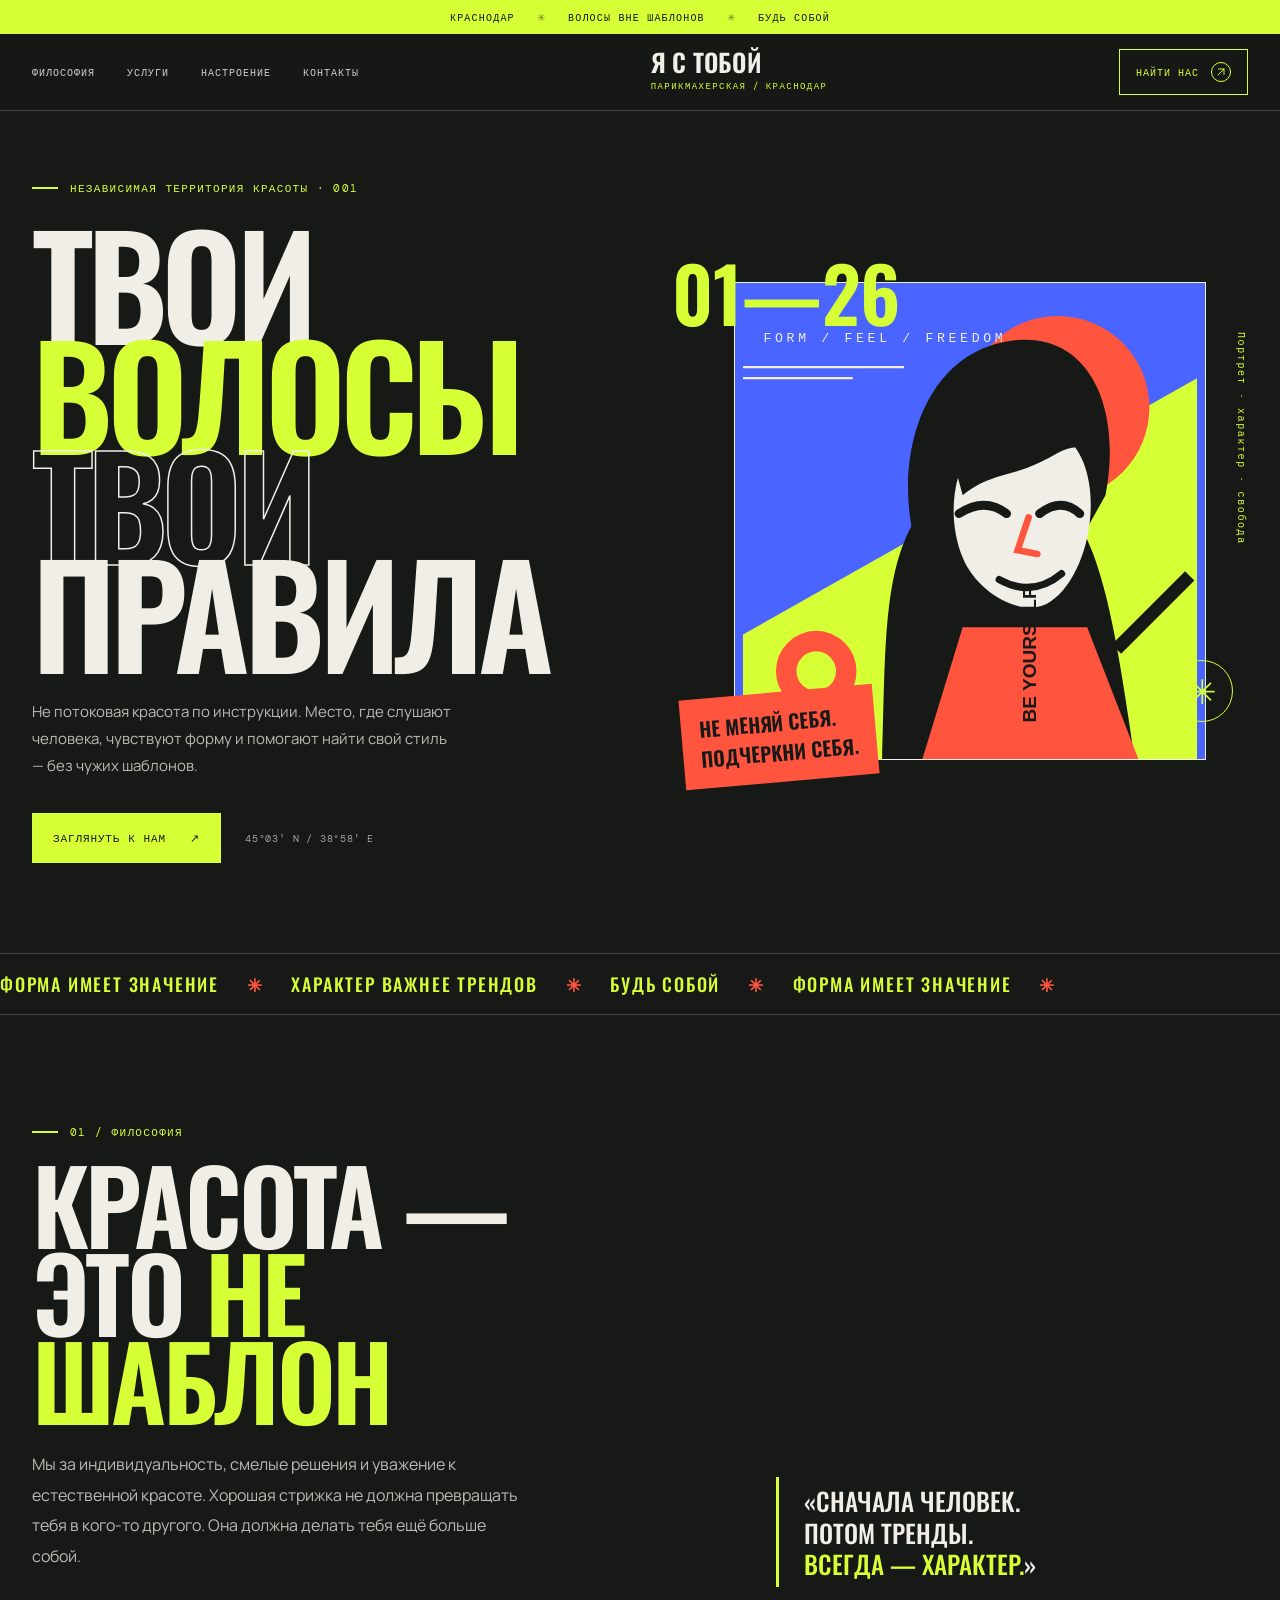
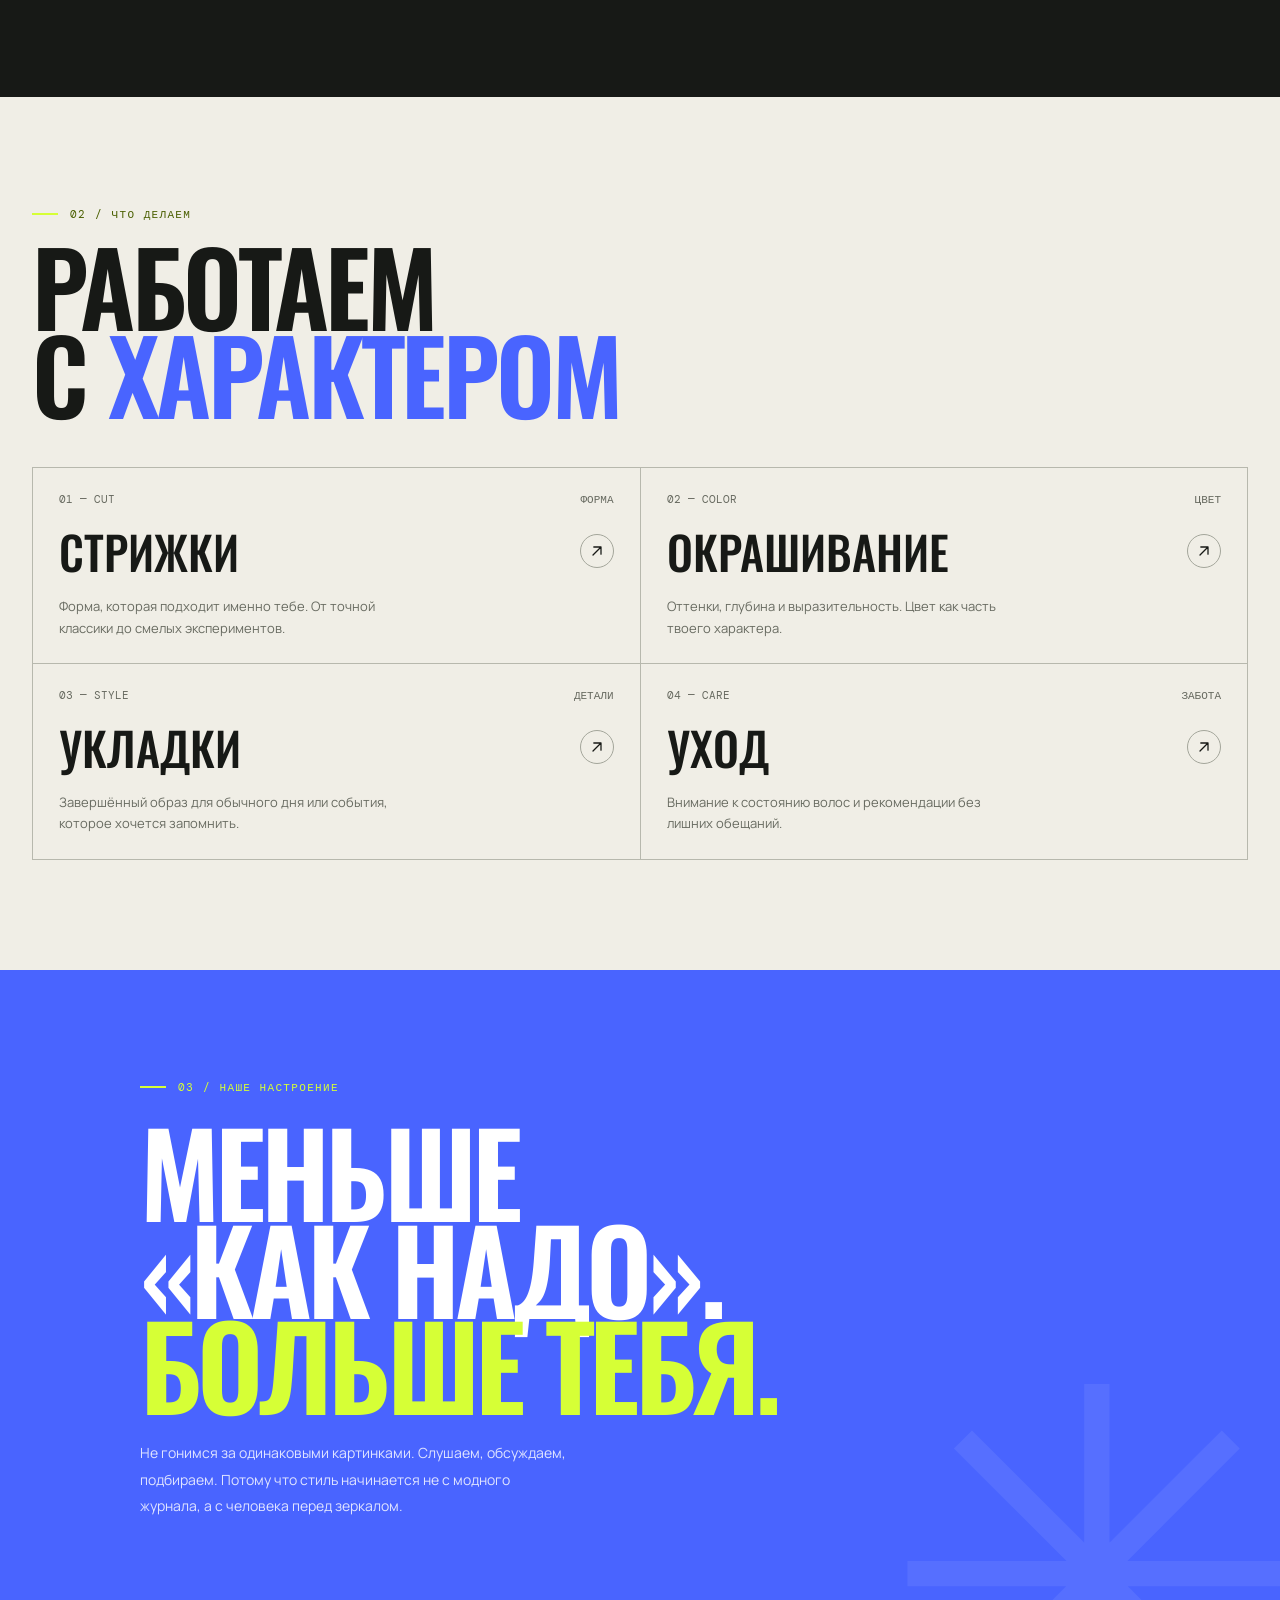
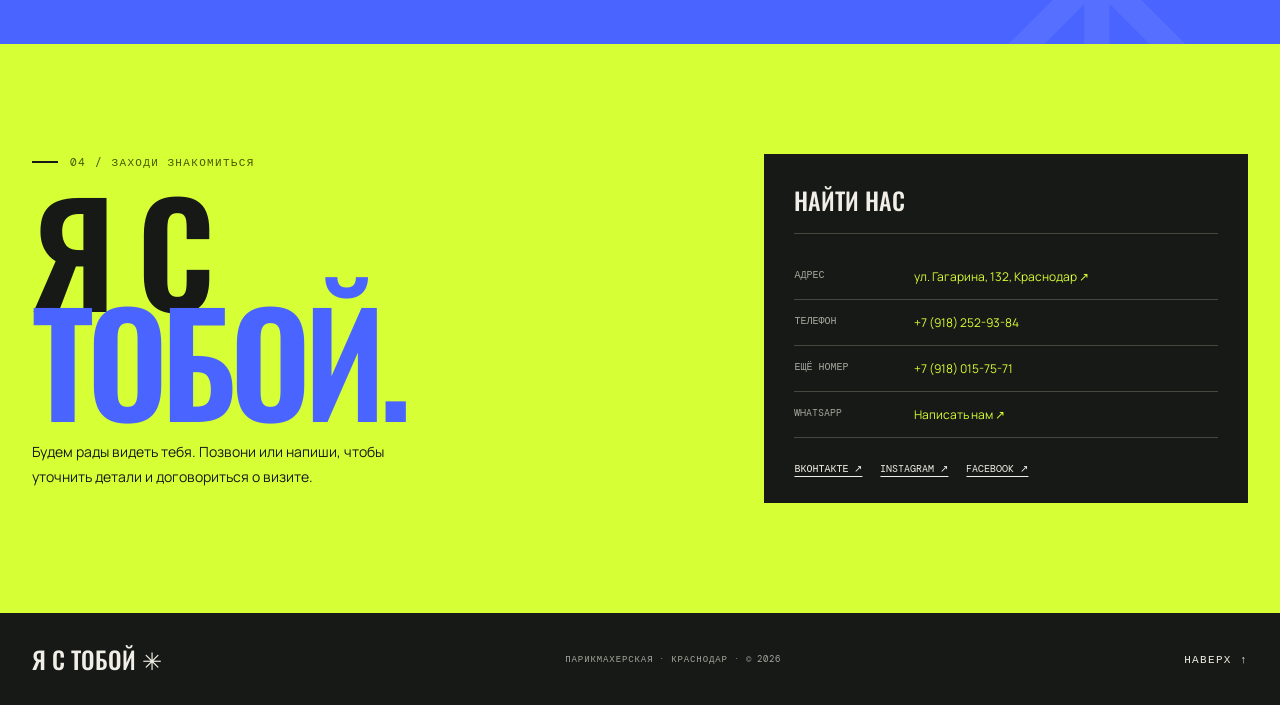
==== index.html @ aad61d64 "Use consistent geometric arrow icon in service cards" ====
<!doctype html>
<html lang="ru">
<head>
<meta charset="utf-8">
<meta name="viewport" content="width=device-width,initial-scale=1">
<meta name="theme-color" content="#171916">
<meta name="description" content="Я с Тобой — парикмахерская в Краснодаре. Стрижки, цвет и стиль с характером.">
<title>Я с Тобой — волосы вне шаблонов</title>
<link rel="preconnect" href="https://fonts.googleapis.com">
<link rel="preconnect" href="https://fonts.gstatic.com" crossorigin>
<link href="https://fonts.googleapis.com/css2?family=DM+Mono:wght@400;500&family=Manrope:wght@400;500;600;700;800&family=Oswald:wght@400;500;600;700&display=swap" rel="stylesheet">
<style>
:root{--night:#171916;--paper:#f0eee6;--lime:#d6ff36;--blue:#4964ff;--red:#ff543e;--muted:#a5a69c;--line:#44473e;--display:'Oswald',Impact,sans-serif;--body:'Manrope',Arial,sans-serif;--mono:'DM Mono',monospace}
*{box-sizing:border-box}html{scroll-behavior:smooth;scroll-padding-top:82px}body{margin:0;background:var(--night);color:var(--paper);font-family:var(--body);-webkit-font-smoothing:antialiased}a{color:inherit;text-decoration:none}button{font:inherit}img{display:block;width:100%;height:100%;object-fit:cover}::selection{background:var(--lime);color:var(--night)}.wrap{width:min(1320px,calc(100% - 64px));margin:auto}.mono,.eyebrow{font:11px var(--mono);letter-spacing:.12em;text-transform:uppercase}.topline{height:34px;background:var(--lime);color:var(--night);display:flex;align-items:center;justify-content:center;gap:22px;font:10px var(--mono);letter-spacing:.12em;text-transform:uppercase}.topline span{opacity:.55}header{position:sticky;top:0;z-index:20;background:rgba(23,25,22,.94);backdrop-filter:blur(14px);border-bottom:1px solid var(--line)}.nav{height:76px;display:flex;align-items:center;justify-content:space-between;gap:30px}.brand{font:600 25px/.82 var(--display);letter-spacing:.01em}.brand small{display:block;font:9px var(--mono);letter-spacing:.16em;margin-top:7px;color:var(--lime)}.navlinks{display:flex;gap:32px}.navlinks a{font:10px var(--mono);letter-spacing:.1em;text-transform:uppercase;color:#d0d0c8}.navlinks a:hover{color:var(--lime)}.nav-button{display:inline-flex;align-items:center;justify-content:center;gap:12px;border:1px solid var(--lime);padding:12px 16px;color:var(--lime);font:10px var(--mono);text-transform:uppercase;letter-spacing:.1em;white-space:nowrap}.nav-button i{display:grid;place-items:center;flex:0 0 20px;width:20px;height:20px;padding:0;border:1px solid currentColor;border-radius:50%}.nav-button i svg{display:block;width:12px;height:12px;overflow:visible}.nav-button:hover{background:var(--lime);color:var(--night)}.menu{display:none;background:none;color:var(--paper);border:1px solid var(--line);padding:10px 12px;font:10px var(--mono);text-transform:uppercase;align-items:center;justify-content:space-between;gap:9px;white-space:nowrap}.menu i{font:normal 14px/1 var(--body);display:grid;place-items:center;flex:0 0 19px;width:19px;height:19px;padding:0;line-height:1;text-align:center;border:1px solid var(--lime);border-radius:50%;color:var(--lime)}
.hero{min-height:690px;display:grid;grid-template-columns:1fr 1fr;align-items:center;gap:5vw;padding:70px 0 90px;position:relative}.hero-copy{position:relative;z-index:2}.eyebrow{color:var(--lime);display:flex;align-items:center;gap:12px}.eyebrow:before{content:'';width:26px;height:2px;background:var(--lime)}h1,h2,h3,p{margin-top:0}.hero h1{font:600 clamp(84px,11vw,154px)/.78 var(--display);text-transform:uppercase;letter-spacing:-.045em;margin:32px 0}.hero h1 span{display:block;color:var(--lime)}.hero h1 .outline{color:transparent;-webkit-text-stroke:1.5px var(--paper)}.hero-lead{font-size:15px;line-height:1.8;color:#b9bbb1;max-width:420px}.hero-actions{display:flex;align-items:center;gap:24px;margin-top:34px;flex-wrap:wrap}.button{display:inline-flex;align-items:center;gap:24px;background:var(--lime);color:var(--night);padding:17px 20px;font:500 11px var(--mono);text-transform:uppercase;letter-spacing:.08em;border:1px solid var(--lime);transition:.2s}.button:hover{background:transparent;color:var(--lime)}.coordinates{font:10px var(--mono);color:var(--muted);letter-spacing:.08em}
.visual{height:520px;position:relative;display:grid;place-items:center}.visual-frame{position:absolute;inset:20px 42px 22px 62px;background:var(--blue);overflow:hidden;border:1px solid var(--paper)}.visual-frame svg{width:100%;height:100%;display:block}.visual-index{position:absolute;top:0;left:0;font:600 76px/.8 var(--display);color:var(--lime);z-index:2}.visual-tag{position:absolute;right:0;top:70px;writing-mode:vertical-rl;font:10px var(--mono);letter-spacing:.16em;color:var(--lime)}.visual-stamp{position:absolute;bottom:0;left:10px;background:var(--red);color:var(--night);padding:15px 18px;font:600 20px var(--display);text-transform:uppercase;transform:rotate(-5deg)}.visual-cross{position:absolute;right:15px;bottom:60px;width:62px;height:62px;border:1px solid var(--lime);border-radius:50%;display:grid;place-items:center;color:var(--lime);font-size:34px}
.marquee{border-block:1px solid var(--line);overflow:hidden;white-space:nowrap;padding:17px 0;color:var(--lime);font:500 18px var(--display);letter-spacing:.1em;text-transform:uppercase}.marquee b{color:var(--red);padding:0 22px}
section{padding:110px 0}.section-kicker{color:var(--lime)}.section-title{font:600 clamp(56px,8vw,104px)/.86 var(--display);letter-spacing:-.035em;text-transform:uppercase;margin:20px 0 26px}.section-title span{color:var(--lime)}.intro-grid{display:grid;grid-template-columns:1fr .8fr;gap:12vw;align-items:end}.intro-copy{font-size:16px;line-height:1.9;color:#b9bbb1;max-width:500px}.manifesto-card{border-left:3px solid var(--lime);padding:8px 0 8px 25px;font:500 25px/1.25 var(--display);text-transform:uppercase}.manifesto-card span{color:var(--lime)}
.services{background:var(--paper);color:var(--night)}.services .section-kicker{color:#4a5f00}.services .section-title span{color:var(--blue)}.service-grid{display:grid;grid-template-columns:repeat(2,1fr);border-top:1px solid #b7b8ad;border-left:1px solid #b7b8ad;margin-top:50px}.service{min-height:190px;padding:24px 26px;border-right:1px solid #b7b8ad;border-bottom:1px solid #b7b8ad;display:flex;flex-direction:column;justify-content:space-between;gap:22px;transition:.2s}.service:hover{background:var(--lime)}.service-top{display:flex;justify-content:space-between;font:11px var(--mono);color:#66695f}.service-heading{display:flex;align-items:center;justify-content:space-between;gap:14px}.service h3{font:500 clamp(32px,3.6vw,46px)/1 var(--display);text-transform:uppercase;margin:0}.service p{color:#686b61;font-size:13px;line-height:1.65;max-width:340px;margin:0}.service-arrow{flex:0 0 34px;width:34px;height:34px;border:1px solid #a4a69b;border-radius:50%;display:grid;place-items:center;padding:0;transition:.2s}.service-arrow svg{display:block;width:16px;height:16px;overflow:visible}.service:hover .service-arrow{background:var(--night);border-color:var(--night);color:var(--lime)}
.statement{background:var(--blue);color:white;position:relative;overflow:hidden}.statement:after{content:'✳';position:absolute;right:-35px;bottom:-180px;font-size:520px;line-height:1;color:rgba(255,255,255,.07)}.statement-inner{position:relative;z-index:1;max-width:1000px}.statement .eyebrow{color:var(--lime)}.statement h2{font:600 clamp(60px,9vw,120px)/.84 var(--display);text-transform:uppercase;letter-spacing:-.04em;margin:28px 0}.statement h2 span{color:var(--lime)}.statement p{font-size:14px;line-height:1.9;max-width:430px;color:#e0e4ff}
.contact{background:var(--lime);color:var(--night)}.contact .eyebrow{color:#485700}.contact .eyebrow:before{background:var(--night)}.contact-grid{display:grid;grid-template-columns:1fr .8fr;gap:10vw;align-items:end}.contact h2{font:600 clamp(72px,11vw,145px)/.78 var(--display);text-transform:uppercase;letter-spacing:-.05em;margin:25px 0}.contact h2 span{color:var(--blue)}.contact-note{max-width:360px;font-size:14px;line-height:1.8}.contact-card{background:var(--night);color:var(--paper);padding:28px 30px}.contact-card h3{font:500 24px var(--display);text-transform:uppercase;margin-bottom:20px;padding-bottom:15px;border-bottom:1px solid var(--line)}.contact-row{display:grid;grid-template-columns:110px 1fr;gap:10px;padding:14px 0;border-bottom:1px solid var(--line);font-size:12px}.contact-row:last-child{border:0}.contact-row span:first-child{color:var(--muted);font:10px var(--mono);text-transform:uppercase}.contact-row a{color:var(--lime);overflow-wrap:anywhere}.socials{display:flex;gap:18px;flex-wrap:wrap;margin-top:24px;font:10px var(--mono);text-transform:uppercase}.socials a{text-decoration:underline;text-underline-offset:4px}
footer{padding:28px 0;background:var(--night)}.foot{display:flex;justify-content:space-between;gap:20px;align-items:center}.foot strong{font:500 24px var(--display)}.foot small{font:9px var(--mono);color:var(--muted);letter-spacing:.1em;text-transform:uppercase}
@media(max-width:800px){.hero{min-height:0;gap:25px}.visual{height:430px}.navlinks{gap:16px}.intro-grid,.contact-grid{gap:6vw}}
@media(max-width:600px){.wrap{width:calc(100% - 36px)}.topline{gap:9px;font-size:8px}.nav{height:66px}.menu{display:inline-flex}.navlinks{display:none;position:absolute;top:66px;left:0;right:0;background:var(--night);padding:24px;flex-direction:column;border-bottom:1px solid var(--line)}.navlinks.open{display:flex}.nav-button{padding:8px 10px;font-size:8px;gap:7px}.nav-button i{width:20px;height:20px}.nav-button i svg{width:12px;height:12px}.menu{width:96px;min-width:96px;padding:8px 10px;font-size:9px;gap:8px;justify-content:space-between}.menu i{flex-basis:18px;width:18px;height:18px;font-size:13px}.brand{font-size:22px}.hero{display:flex;flex-direction:column;align-items:stretch;padding:55px 0 70px;gap:35px}.hero h1{font-size:clamp(82px,19vw,116px)}.hero-lead{font-size:14px}.visual{height:360px}.visual-frame{inset:20px 25px 20px 45px}.visual-index{font-size:58px}.visual-stamp{font-size:16px}.visual-cross{width:48px;height:48px;right:0}.hero-actions{gap:17px}.button{padding:15px}.section-title{font-size:64px}section{padding:78px 0}.intro-grid,.contact-grid{grid-template-columns:1fr;gap:28px}.intro-copy{font-size:14px}.manifesto-card{font-size:22px}.service-grid{grid-template-columns:1fr;margin-top:34px}.service{min-height:0;padding:20px 19px;gap:15px}.service-heading{gap:10px}.service-arrow{flex-basis:30px;width:30px;height:30px;font-size:15px}.service h3{font-size:38px}.statement h2{font-size:clamp(60px,14vw,88px)}.contact h2{font-size:clamp(76px,18vw,112px)}.contact-card{padding:22px 18px}.contact-row{grid-template-columns:90px 1fr;font-size:11px}.foot{flex-direction:column;text-align:center;line-height:1.8}}
@media(prefers-reduced-motion:reduce){html{scroll-behavior:auto}*,*:before,*:after{transition:none!important}}
</style>
</head>
<body>
<div class="topline">Краснодар <span>✳</span> волосы вне шаблонов <span>✳</span> будь собой</div>
<header><div class="wrap nav">
<button class="menu" id="menu" aria-expanded="false" aria-controls="navlinks"><span id="menu-label">Меню</span><i id="menu-icon" aria-hidden="true">+</i></button>
<nav class="navlinks" id="navlinks"><a href="#about">Философия</a><a href="#services">Услуги</a><a href="#manifesto">Настроение</a><a href="#contacts">Контакты</a></nav>
<a class="brand" href="#top">Я С ТОБОЙ<small>ПАРИКМАХЕРСКАЯ / КРАСНОДАР</small></a>
<a class="nav-button" href="#contacts"><span>Найти нас</span><i aria-hidden="true"><svg viewBox="0 0 20 20" focusable="false"><path d="M5 15 15 5M6 5h9v9" fill="none" stroke="currentColor" stroke-width="1.6" stroke-linecap="round" stroke-linejoin="round"/></svg></i></a>
</div></header>
<main id="top">
<div class="wrap hero">
<div class="hero-copy"><div class="eyebrow">Независимая территория красоты · 001</div>
<h1>ТВОИ <span>ВОЛОСЫ</span><span class="outline">ТВОИ</span>ПРАВИЛА</h1>
<p class="hero-lead">Не потоковая красота по инструкции. Место, где слушают человека, чувствуют форму и помогают найти свой стиль — без чужих шаблонов.</p>
<div class="hero-actions"><a class="button" href="#contacts">Заглянуть к нам <span>↗</span></a><span class="coordinates">45°03′ N / 38°58′ E</span></div></div>
<div class="visual" aria-label="Авторская графическая иллюстрация в стиле современного авангардного плаката">
<div class="visual-index">01—26</div><div class="visual-frame">
<svg viewBox="0 0 620 650" role="img" aria-label="Абстрактный портрет в ярком графическом стиле" xmlns="http://www.w3.org/2000/svg">
<rect width="620" height="650" fill="#4964ff"/>
<path d="M0 480L620 130V650H0Z" fill="#d6ff36"/>
<circle cx="430" cy="170" r="125" fill="#ff543e"/>
<path d="M190 650C195 500 190 390 240 315C275 260 370 245 435 300C490 348 510 480 535 650Z" fill="#171916"/>
<path d="M235 355C205 240 245 100 360 80C465 60 520 160 495 290L450 370L270 420Z" fill="#171916"/>
<path d="M310 225C335 175 435 170 465 245C490 310 465 405 420 435C385 460 320 425 300 375C280 325 285 270 310 225Z" fill="#f0eee6"/>
<path d="M285 235C320 145 440 150 485 235C450 210 430 235 405 245C365 265 335 260 300 290Z" fill="#171916"/>
<path d="M295 315Q330 292 360 315" stroke="#171916" stroke-width="12" fill="none" stroke-linecap="round"/>
<path d="M405 315Q435 292 460 315" stroke="#171916" stroke-width="12" fill="none" stroke-linecap="round"/>
<path d="M390 320L375 365L402 370" stroke="#ff543e" stroke-width="9" fill="none" stroke-linecap="round"/>
<path d="M350 405Q395 430 435 397" stroke="#171916" stroke-width="10" fill="none" stroke-linecap="round"/>
<path d="M245 650L300 470L470 470L540 650Z" fill="#ff543e"/>
<path d="M0 115H220" stroke="#f0eee6" stroke-width="3"/><path d="M0 130H150" stroke="#f0eee6" stroke-width="3"/>
<path d="M510 500L610 400" stroke="#171916" stroke-width="18"/>
<circle cx="100" cy="530" r="55" fill="#ff543e"/><circle cx="100" cy="530" r="27" fill="#d6ff36"/>
<text x="28" y="80" fill="#f0eee6" font-family="monospace" font-size="18" letter-spacing="5">FORM / FEEL / FREEDOM</text>
<text x="400" y="600" fill="#171916" font-family="sans-serif" font-weight="900" font-size="26" transform="rotate(-90 400 600)">BE YOURSELF</text>
</svg></div><div class="visual-tag">Портрет · характер · свобода</div><div class="visual-stamp">Не меняй себя.<br>Подчеркни себя.</div><div class="visual-cross">✳</div></div>
</div>
<div class="marquee">Форма имеет значение <b>✳</b> характер важнее трендов <b>✳</b> будь собой <b>✳</b> форма имеет значение <b>✳</b></div>
<section id="about"><div class="wrap intro-grid"><div><div class="eyebrow section-kicker">01 / Философия</div><h2 class="section-title">Красота —<br>это <span>не шаблон</span></h2><p class="intro-copy">Мы за индивидуальность, смелые решения и уважение к естественной красоте. Хорошая стрижка не должна превращать тебя в кого-то другого. Она должна делать тебя ещё больше собой.</p></div><div class="manifesto-card">«Сначала человек.<br>Потом тренды.<br><span>Всегда — характер.</span>»</div></div></section>
<section class="services" id="services"><div class="wrap"><div class="eyebrow section-kicker">02 / Что делаем</div><h2 class="section-title">Работаем<br>с <span>характером</span></h2><div class="service-grid">
<article class="service"><div class="service-top"><span>01 — CUT</span><span>ФОРМА</span></div><div class="service-heading"><h3>Стрижки</h3><span class="service-arrow" aria-hidden="true"><svg viewBox="0 0 20 20" focusable="false"><path d="M5 15 15 5M6 5h9v9" fill="none" stroke="currentColor" stroke-width="1.6" stroke-linecap="round" stroke-linejoin="round"/></svg></span></div><p>Форма, которая подходит именно тебе. От точной классики до смелых экспериментов.</p></article>
<article class="service"><div class="service-top"><span>02 — COLOR</span><span>ЦВЕТ</span></div><div class="service-heading"><h3>Окрашивание</h3><span class="service-arrow" aria-hidden="true"><svg viewBox="0 0 20 20" focusable="false"><path d="M5 15 15 5M6 5h9v9" fill="none" stroke="currentColor" stroke-width="1.6" stroke-linecap="round" stroke-linejoin="round"/></svg></span></div><p>Оттенки, глубина и выразительность. Цвет как часть твоего характера.</p></article>
<article class="service"><div class="service-top"><span>03 — STYLE</span><span>ДЕТАЛИ</span></div><div class="service-heading"><h3>Укладки</h3><span class="service-arrow" aria-hidden="true"><svg viewBox="0 0 20 20" focusable="false"><path d="M5 15 15 5M6 5h9v9" fill="none" stroke="currentColor" stroke-width="1.6" stroke-linecap="round" stroke-linejoin="round"/></svg></span></div><p>Завершённый образ для обычного дня или события, которое хочется запомнить.</p></article>
<article class="service"><div class="service-top"><span>04 — CARE</span><span>ЗАБОТА</span></div><div class="service-heading"><h3>Уход</h3><span class="service-arrow" aria-hidden="true"><svg viewBox="0 0 20 20" focusable="false"><path d="M5 15 15 5M6 5h9v9" fill="none" stroke="currentColor" stroke-width="1.6" stroke-linecap="round" stroke-linejoin="round"/></svg></span></div><p>Внимание к состоянию волос и рекомендации без лишних обещаний.</p></article>
</div></div></section>
<section class="statement" id="manifesto"><div class="wrap statement-inner"><div class="eyebrow">03 / Наше настроение</div><h2>Меньше<br>«как надо».<br><span>Больше тебя.</span></h2><p>Не гонимся за одинаковыми картинками. Слушаем, обсуждаем, подбираем. Потому что стиль начинается не с модного журнала, а с человека перед зеркалом.</p></div></section>
<section class="contact" id="contacts"><div class="wrap contact-grid"><div><div class="eyebrow">04 / Заходи знакомиться</div><h2>Я с<br><span>тобой.</span></h2><p class="contact-note">Будем рады видеть тебя. Позвони или напиши, чтобы уточнить детали и договориться о визите.</p></div><div><div class="contact-card"><h3>Найти нас</h3>
<div class="contact-row"><span>Адрес</span><a href="https://www.google.com/maps/search/?api=1&query=45.0536065%2C38.9505459" target="_blank" rel="noopener">ул. Гагарина, 132, Краснодар ↗</a></div>
<div class="contact-row"><span>Телефон</span><a href="tel:+79182529384">+7 (918) 252-93-84</a></div>
<div class="contact-row"><span>Ещё номер</span><a href="tel:+79180157571">+7 (918) 015-75-71</a></div>
<div class="contact-row"><span>WhatsApp</span><a href="https://wa.me/79182529384" target="_blank" rel="noopener">Написать нам ↗</a></div>
<div class="socials"><a href="https://vk.com/elli_sol" target="_blank" rel="noopener">ВКонтакте ↗</a><a href="https://www.instagram.com/slli_soll/" target="_blank" rel="noopener">Instagram ↗</a><a href="https://www.facebook.com/elina.khoshabova" target="_blank" rel="noopener">Facebook ↗</a></div>
</div></div></div></section>
</main>
<footer><div class="wrap foot"><strong>Я С ТОБОЙ ✳</strong><small>Парикмахерская · Краснодар · © <span id="year"></span></small><a class="mono" href="#top">Наверх ↑</a></div></footer>
<script>
const menu=document.getElementById('menu'),menuLabel=document.getElementById('menu-label'),menuIcon=document.getElementById('menu-icon'),links=document.getElementById('navlinks');
function setMenu(open){menu.setAttribute('aria-expanded',String(open));menuLabel.textContent=open?'Закрыть':'Меню';menuIcon.textContent=open?'−':'+';}
menu.addEventListener('click',()=>{const open=links.classList.toggle('open');setMenu(open);});
links.querySelectorAll('a').forEach(a=>a.addEventListener('click',()=>{links.classList.remove('open');setMenu(false);}));
document.getElementById('year').textContent=new Date().getFullYear();
</script>
</body>
</html>
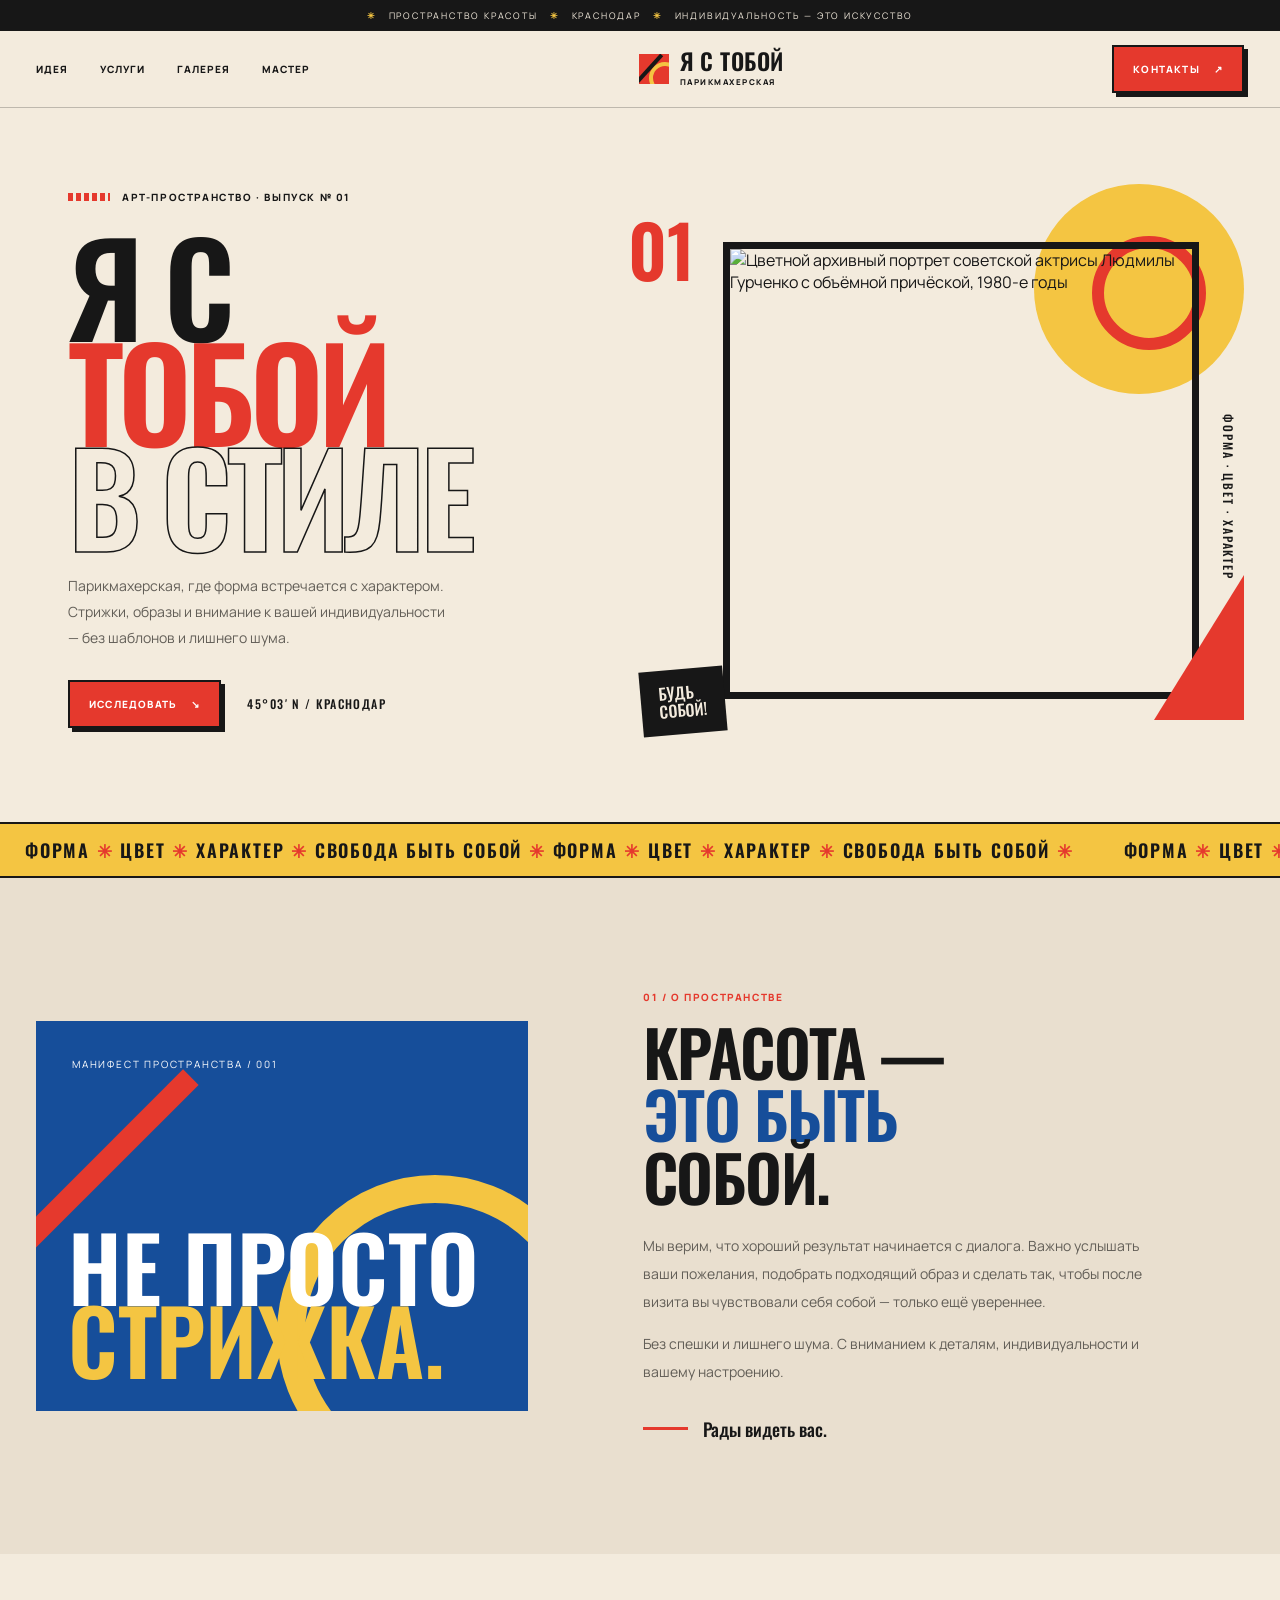
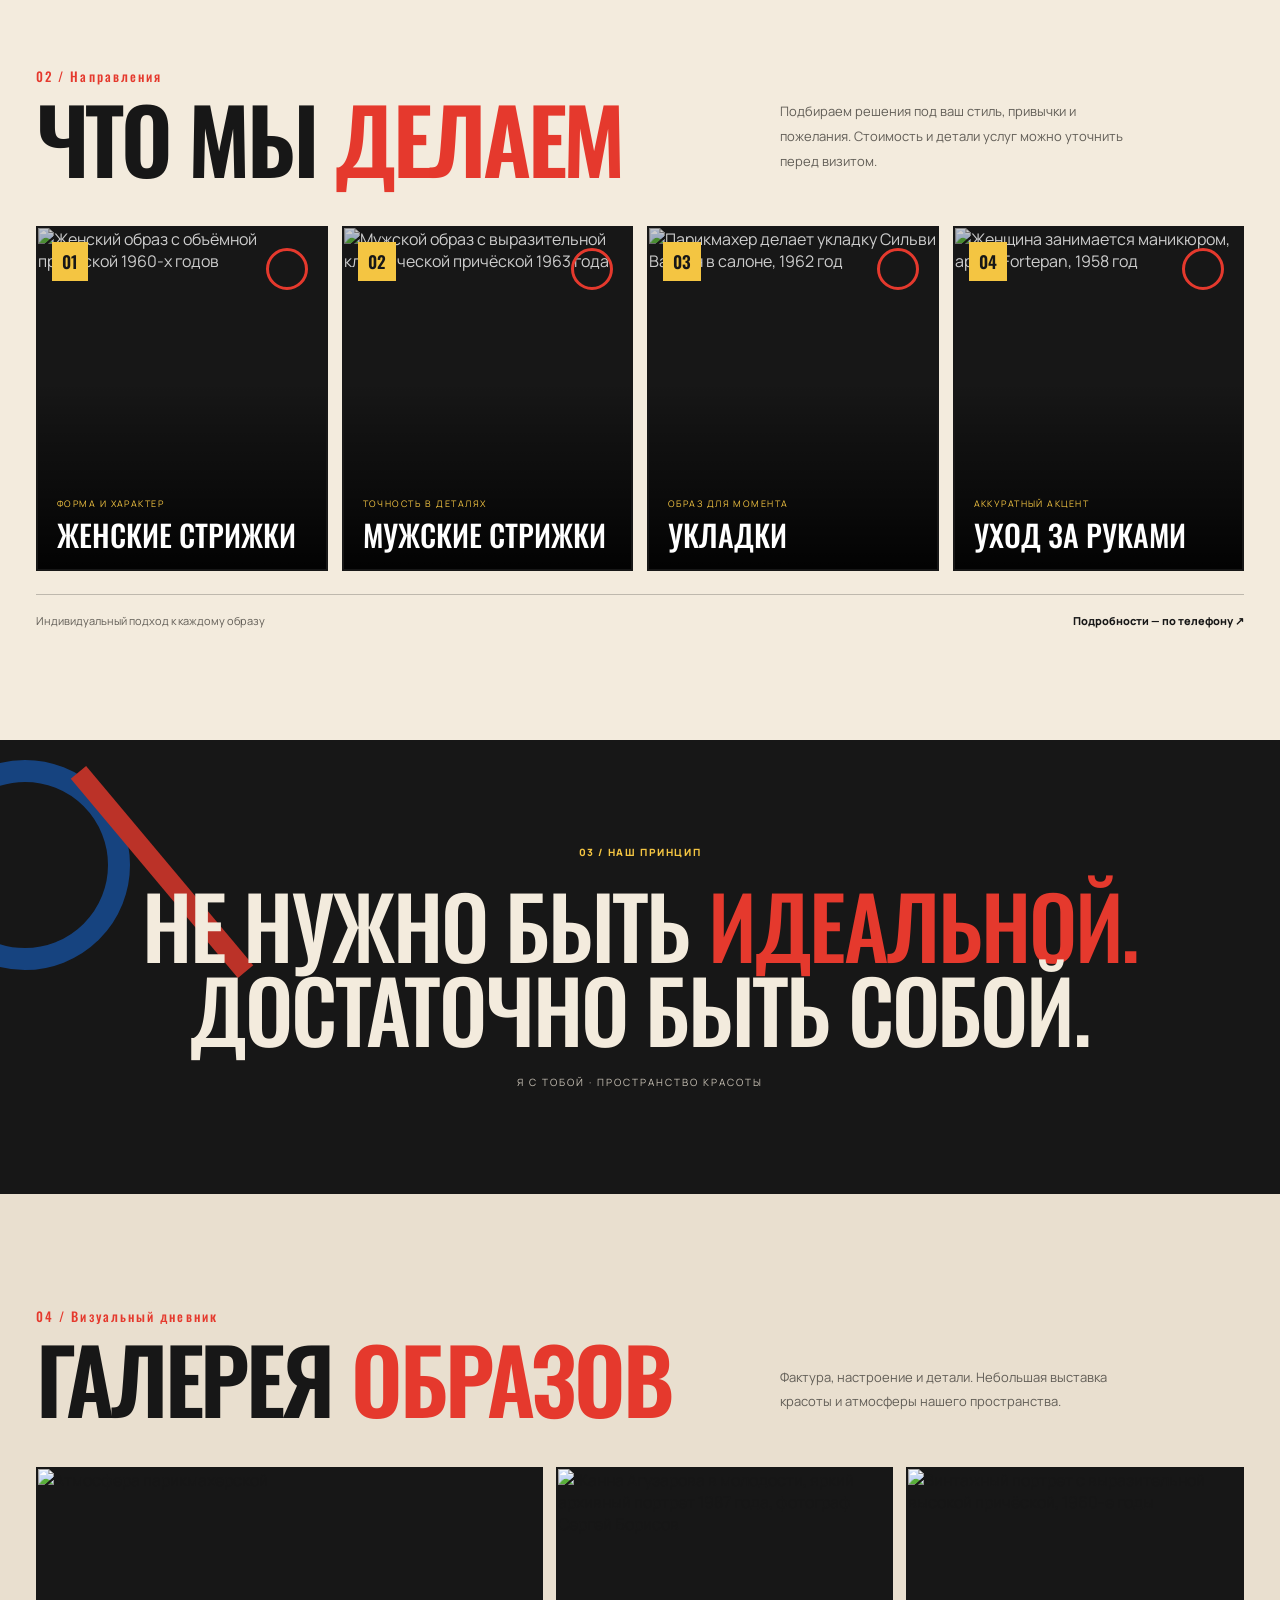
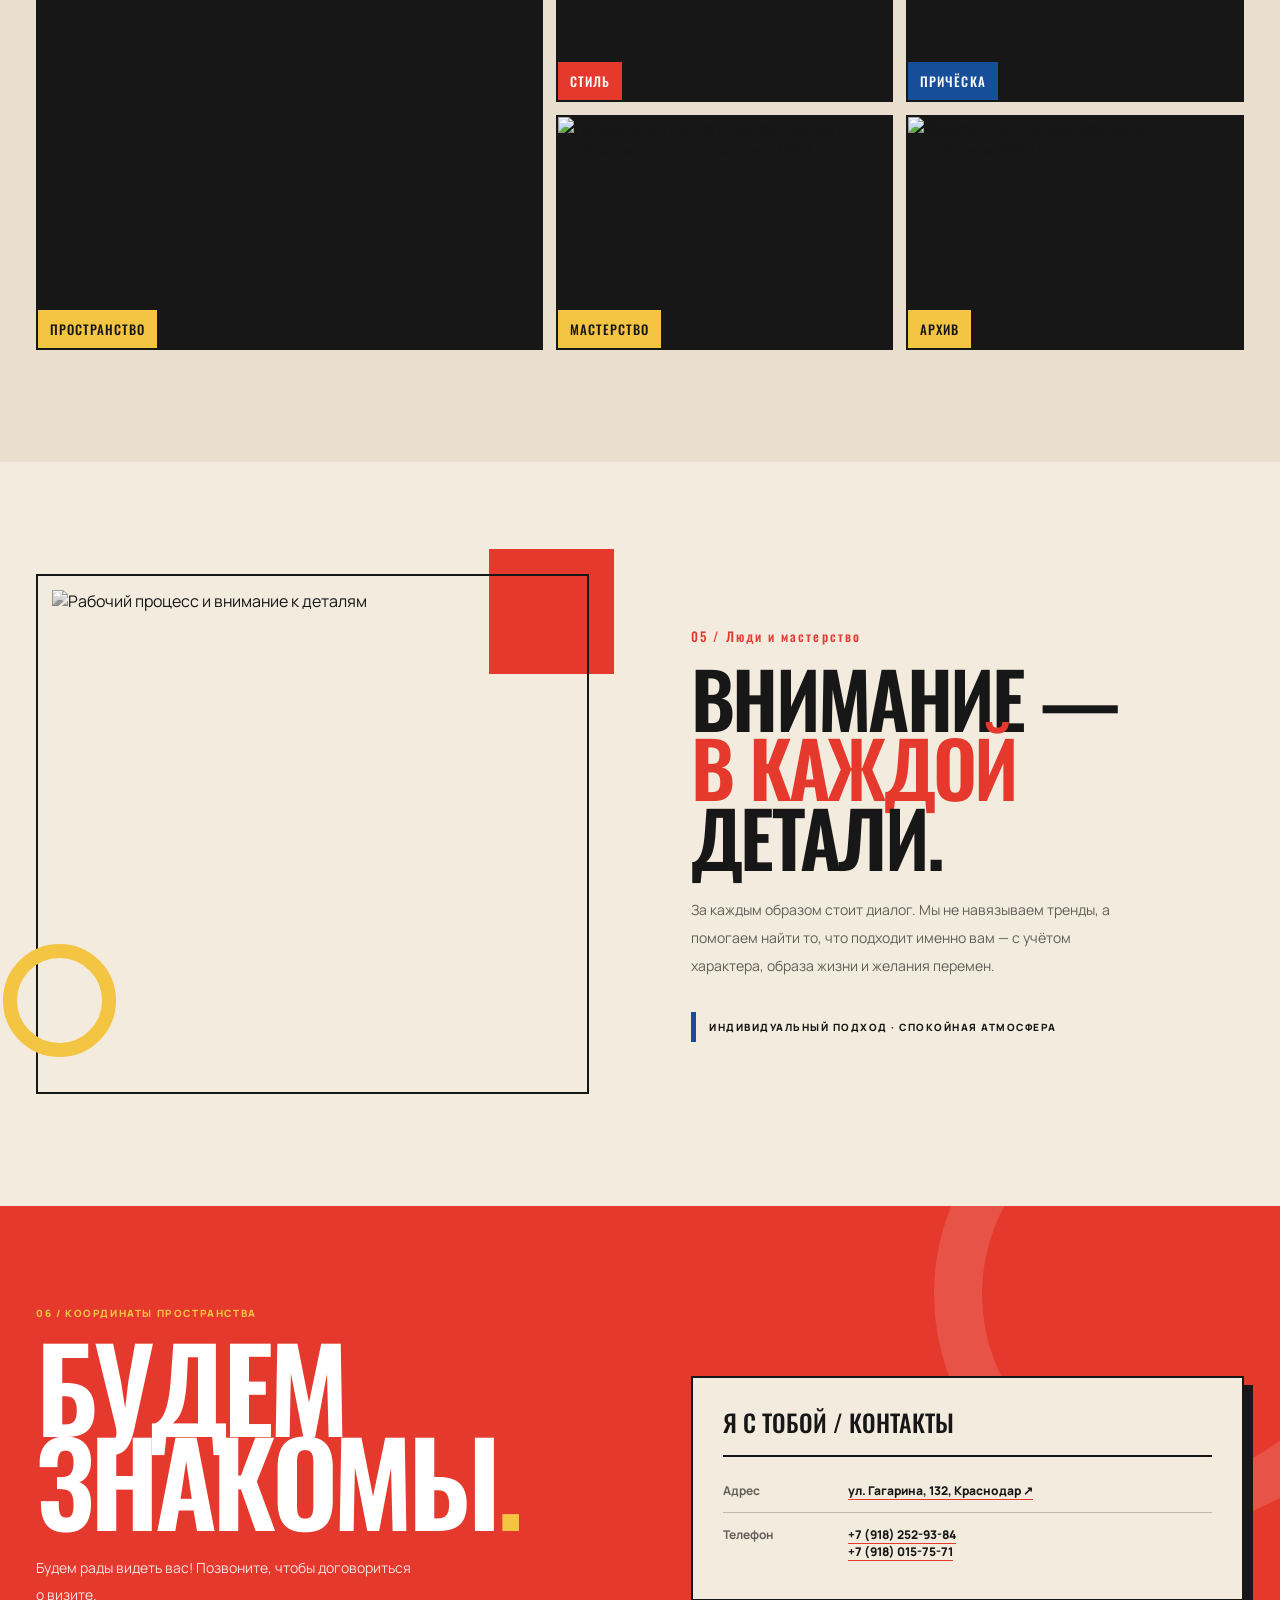
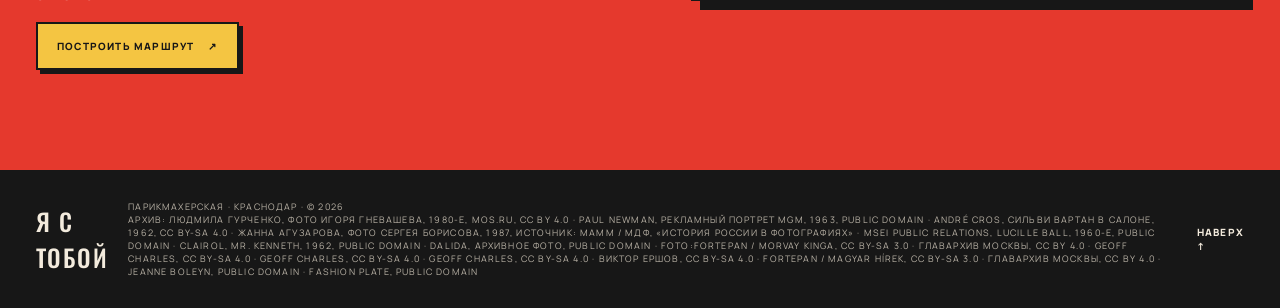
==== commit a5c4269b: "Update new salon website with final design and contacts" ====
--- a/index.html
+++ b/index.html
@@ -1,90 +1,339 @@
 <!doctype html>
-<html lang="ru">
+<html lang="ru" data-palette="A">
 <head>
-<meta charset="utf-8">
-<meta name="viewport" content="width=device-width,initial-scale=1">
-<meta name="theme-color" content="#171916">
-<meta name="description" content="Я с Тобой — парикмахерская в Краснодаре. Стрижки, цвет и стиль с характером.">
-<title>Я с Тобой — волосы вне шаблонов</title>
-<link rel="preconnect" href="https://fonts.googleapis.com">
-<link rel="preconnect" href="https://fonts.gstatic.com" crossorigin>
-<link href="https://fonts.googleapis.com/css2?family=DM+Mono:wght@400;500&family=Manrope:wght@400;500;600;700;800&family=Oswald:wght@400;500;600;700&display=swap" rel="stylesheet">
-<style>
-:root{--night:#171916;--paper:#f0eee6;--lime:#d6ff36;--blue:#4964ff;--red:#ff543e;--muted:#a5a69c;--line:#44473e;--display:'Oswald',Impact,sans-serif;--body:'Manrope',Arial,sans-serif;--mono:'DM Mono',monospace}
-*{box-sizing:border-box}html{scroll-behavior:smooth;scroll-padding-top:82px}body{margin:0;background:var(--night);color:var(--paper);font-family:var(--body);-webkit-font-smoothing:antialiased}a{color:inherit;text-decoration:none}button{font:inherit}img{display:block;width:100%;height:100%;object-fit:cover}::selection{background:var(--lime);color:var(--night)}.wrap{width:min(1320px,calc(100% - 64px));margin:auto}.mono,.eyebrow{font:11px var(--mono);letter-spacing:.12em;text-transform:uppercase}.topline{height:34px;background:var(--lime);color:var(--night);display:flex;align-items:center;justify-content:center;gap:22px;font:10px var(--mono);letter-spacing:.12em;text-transform:uppercase}.topline span{opacity:.55}header{position:sticky;top:0;z-index:20;background:rgba(23,25,22,.94);backdrop-filter:blur(14px);border-bottom:1px solid var(--line)}.nav{height:76px;display:flex;align-items:center;justify-content:space-between;gap:30px}.brand{font:600 25px/.82 var(--display);letter-spacing:.01em}.brand small{display:block;font:9px var(--mono);letter-spacing:.16em;margin-top:7px;color:var(--lime)}.navlinks{display:flex;gap:32px}.navlinks a{font:10px var(--mono);letter-spacing:.1em;text-transform:uppercase;color:#d0d0c8}.navlinks a:hover{color:var(--lime)}.nav-button{display:inline-flex;align-items:center;justify-content:center;gap:12px;border:1px solid var(--lime);padding:12px 16px;color:var(--lime);font:10px var(--mono);text-transform:uppercase;letter-spacing:.1em;white-space:nowrap}.nav-button i{display:grid;place-items:center;flex:0 0 20px;width:20px;height:20px;padding:0;border:1px solid currentColor;border-radius:50%}.nav-button i svg{display:block;width:12px;height:12px;overflow:visible}.nav-button:hover{background:var(--lime);color:var(--night)}.menu{display:none;background:none;color:var(--paper);border:1px solid var(--line);padding:10px 12px;font:10px var(--mono);text-transform:uppercase;align-items:center;justify-content:space-between;gap:9px;white-space:nowrap}.menu i{font:normal 14px/1 var(--body);display:grid;place-items:center;flex:0 0 19px;width:19px;height:19px;padding:0;line-height:1;text-align:center;border:1px solid var(--lime);border-radius:50%;color:var(--lime)}
-.hero{min-height:690px;display:grid;grid-template-columns:1fr 1fr;align-items:center;gap:5vw;padding:70px 0 90px;position:relative}.hero-copy{position:relative;z-index:2}.eyebrow{color:var(--lime);display:flex;align-items:center;gap:12px}.eyebrow:before{content:'';width:26px;height:2px;background:var(--lime)}h1,h2,h3,p{margin-top:0}.hero h1{font:600 clamp(84px,11vw,154px)/.78 var(--display);text-transform:uppercase;letter-spacing:-.045em;margin:32px 0}.hero h1 span{display:block;color:var(--lime)}.hero h1 .outline{color:transparent;-webkit-text-stroke:1.5px var(--paper)}.hero-lead{font-size:15px;line-height:1.8;color:#b9bbb1;max-width:420px}.hero-actions{display:flex;align-items:center;gap:24px;margin-top:34px;flex-wrap:wrap}.button{display:inline-flex;align-items:center;gap:24px;background:var(--lime);color:var(--night);padding:17px 20px;font:500 11px var(--mono);text-transform:uppercase;letter-spacing:.08em;border:1px solid var(--lime);transition:.2s}.button:hover{background:transparent;color:var(--lime)}.coordinates{font:10px var(--mono);color:var(--muted);letter-spacing:.08em}
-.visual{height:520px;position:relative;display:grid;place-items:center}.visual-frame{position:absolute;inset:20px 42px 22px 62px;background:var(--blue);overflow:hidden;border:1px solid var(--paper)}.visual-frame svg{width:100%;height:100%;display:block}.visual-index{position:absolute;top:0;left:0;font:600 76px/.8 var(--display);color:var(--lime);z-index:2}.visual-tag{position:absolute;right:0;top:70px;writing-mode:vertical-rl;font:10px var(--mono);letter-spacing:.16em;color:var(--lime)}.visual-stamp{position:absolute;bottom:0;left:10px;background:var(--red);color:var(--night);padding:15px 18px;font:600 20px var(--display);text-transform:uppercase;transform:rotate(-5deg)}.visual-cross{position:absolute;right:15px;bottom:60px;width:62px;height:62px;border:1px solid var(--lime);border-radius:50%;display:grid;place-items:center;color:var(--lime);font-size:34px}
-.marquee{border-block:1px solid var(--line);overflow:hidden;white-space:nowrap;padding:17px 0;color:var(--lime);font:500 18px var(--display);letter-spacing:.1em;text-transform:uppercase}.marquee b{color:var(--red);padding:0 22px}
-section{padding:110px 0}.section-kicker{color:var(--lime)}.section-title{font:600 clamp(56px,8vw,104px)/.86 var(--display);letter-spacing:-.035em;text-transform:uppercase;margin:20px 0 26px}.section-title span{color:var(--lime)}.intro-grid{display:grid;grid-template-columns:1fr .8fr;gap:12vw;align-items:end}.intro-copy{font-size:16px;line-height:1.9;color:#b9bbb1;max-width:500px}.manifesto-card{border-left:3px solid var(--lime);padding:8px 0 8px 25px;font:500 25px/1.25 var(--display);text-transform:uppercase}.manifesto-card span{color:var(--lime)}
-.services{background:var(--paper);color:var(--night)}.services .section-kicker{color:#4a5f00}.services .section-title span{color:var(--blue)}.service-grid{display:grid;grid-template-columns:repeat(2,1fr);border-top:1px solid #b7b8ad;border-left:1px solid #b7b8ad;margin-top:50px}.service{min-height:190px;padding:24px 26px;border-right:1px solid #b7b8ad;border-bottom:1px solid #b7b8ad;display:flex;flex-direction:column;justify-content:space-between;gap:22px;transition:.2s}.service:hover{background:var(--lime)}.service-top{display:flex;justify-content:space-between;font:11px var(--mono);color:#66695f}.service-heading{display:flex;align-items:center;justify-content:space-between;gap:14px}.service h3{font:500 clamp(32px,3.6vw,46px)/1 var(--display);text-transform:uppercase;margin:0}.service p{color:#686b61;font-size:13px;line-height:1.65;max-width:340px;margin:0}.service-arrow{flex:0 0 34px;width:34px;height:34px;border:1px solid #a4a69b;border-radius:50%;display:grid;place-items:center;padding:0;transition:.2s}.service-arrow svg{display:block;width:16px;height:16px;overflow:visible}.service:hover .service-arrow{background:var(--night);border-color:var(--night);color:var(--lime)}
-.statement{background:var(--blue);color:white;position:relative;overflow:hidden}.statement:after{content:'✳';position:absolute;right:-35px;bottom:-180px;font-size:520px;line-height:1;color:rgba(255,255,255,.07)}.statement-inner{position:relative;z-index:1;max-width:1000px}.statement .eyebrow{color:var(--lime)}.statement h2{font:600 clamp(60px,9vw,120px)/.84 var(--display);text-transform:uppercase;letter-spacing:-.04em;margin:28px 0}.statement h2 span{color:var(--lime)}.statement p{font-size:14px;line-height:1.9;max-width:430px;color:#e0e4ff}
-.contact{background:var(--lime);color:var(--night)}.contact .eyebrow{color:#485700}.contact .eyebrow:before{background:var(--night)}.contact-grid{display:grid;grid-template-columns:1fr .8fr;gap:10vw;align-items:end}.contact h2{font:600 clamp(72px,11vw,145px)/.78 var(--display);text-transform:uppercase;letter-spacing:-.05em;margin:25px 0}.contact h2 span{color:var(--blue)}.contact-note{max-width:360px;font-size:14px;line-height:1.8}.contact-card{background:var(--night);color:var(--paper);padding:28px 30px}.contact-card h3{font:500 24px var(--display);text-transform:uppercase;margin-bottom:20px;padding-bottom:15px;border-bottom:1px solid var(--line)}.contact-row{display:grid;grid-template-columns:110px 1fr;gap:10px;padding:14px 0;border-bottom:1px solid var(--line);font-size:12px}.contact-row:last-child{border:0}.contact-row span:first-child{color:var(--muted);font:10px var(--mono);text-transform:uppercase}.contact-row a{color:var(--lime);overflow-wrap:anywhere}.socials{display:flex;gap:18px;flex-wrap:wrap;margin-top:24px;font:10px var(--mono);text-transform:uppercase}.socials a{text-decoration:underline;text-underline-offset:4px}
-footer{padding:28px 0;background:var(--night)}.foot{display:flex;justify-content:space-between;gap:20px;align-items:center}.foot strong{font:500 24px var(--display)}.foot small{font:9px var(--mono);color:var(--muted);letter-spacing:.1em;text-transform:uppercase}
-@media(max-width:800px){.hero{min-height:0;gap:25px}.visual{height:430px}.navlinks{gap:16px}.intro-grid,.contact-grid{gap:6vw}}
-@media(max-width:600px){.wrap{width:calc(100% - 36px)}.topline{gap:9px;font-size:8px}.nav{height:66px}.menu{display:inline-flex}.navlinks{display:none;position:absolute;top:66px;left:0;right:0;background:var(--night);padding:24px;flex-direction:column;border-bottom:1px solid var(--line)}.navlinks.open{display:flex}.nav-button{padding:8px 10px;font-size:8px;gap:7px}.nav-button i{width:20px;height:20px}.nav-button i svg{width:12px;height:12px}.menu{width:96px;min-width:96px;padding:8px 10px;font-size:9px;gap:8px;justify-content:space-between}.menu i{flex-basis:18px;width:18px;height:18px;font-size:13px}.brand{font-size:22px}.hero{display:flex;flex-direction:column;align-items:stretch;padding:55px 0 70px;gap:35px}.hero h1{font-size:clamp(82px,19vw,116px)}.hero-lead{font-size:14px}.visual{height:360px}.visual-frame{inset:20px 25px 20px 45px}.visual-index{font-size:58px}.visual-stamp{font-size:16px}.visual-cross{width:48px;height:48px;right:0}.hero-actions{gap:17px}.button{padding:15px}.section-title{font-size:64px}section{padding:78px 0}.intro-grid,.contact-grid{grid-template-columns:1fr;gap:28px}.intro-copy{font-size:14px}.manifesto-card{font-size:22px}.service-grid{grid-template-columns:1fr;margin-top:34px}.service{min-height:0;padding:20px 19px;gap:15px}.service-heading{gap:10px}.service-arrow{flex-basis:30px;width:30px;height:30px;font-size:15px}.service h3{font-size:38px}.statement h2{font-size:clamp(60px,14vw,88px)}.contact h2{font-size:clamp(76px,18vw,112px)}.contact-card{padding:22px 18px}.contact-row{grid-template-columns:90px 1fr;font-size:11px}.foot{flex-direction:column;text-align:center;line-height:1.8}}
-@media(prefers-reduced-motion:reduce){html{scroll-behavior:auto}*,*:before,*:after{transition:none!important}}
-</style>
+  <meta charset="utf-8">
+  <meta name="viewport" content="width=device-width,initial-scale=1">
+  <meta name="theme-color" content="#f3ebdd">
+  <meta name="description" content="«Я с Тобой» — парикмахерская и пространство красоты. Стрижки, укладки и уход. Краснодар, улица Гагарина, 132.">
+  <title>Я с Тобой — пространство красоты</title>
+  <link rel="preconnect" href="https://fonts.googleapis.com">
+  <link rel="preconnect" href="https://fonts.gstatic.com" crossorigin>
+  <link href="https://fonts.googleapis.com/css2?family=Manrope:wght@400;500;600;700;800&family=Oswald:wght@400;500;600;700&display=swap" rel="stylesheet">
+  <style>
+    :root{
+      --paper:#f3ebdd;--paper-2:#e9dfcf;--ink:#171717;--muted:#625e57;
+      --red:#e5392d;--yellow:#f4c542;--blue:#164e9a;--green:#477c79;
+      --violet:#76618e;--line:rgba(23,23,23,.24);--white:#fffaf1;
+      --display:'Oswald',Impact,sans-serif;--body:'Manrope',Arial,sans-serif;
+      --shadow:7px 7px 0 var(--ink);
+    }
+    /* Four complete art directions. Preview with ?palette=A, B, C or D. */
+    html[data-palette="A"]{--paper:#f3ebdd;--paper-2:#e9dfcf;--ink:#171717;--muted:#625e57;--red:#e5392d;--yellow:#f4c542;--blue:#164e9a;--green:#477c79;--violet:#76618e}
+    html[data-palette="B"]{--paper:#f5f0e7;--paper-2:#e8e1d6;--ink:#171717;--muted:#69645c;--red:#d92727;--yellow:#b5b0a5;--blue:#343434;--green:#88847d;--violet:#d5cec2}
+    html[data-palette="C"]{--paper:#f1e9d9;--paper-2:#e8ddcc;--ink:#292521;--muted:#6e6258;--red:#e66a45;--yellow:#e9b94d;--blue:#477c79;--green:#477c79;--violet:#76618e}
+    html[data-palette="D"]{--paper:#ede5d5;--paper-2:#ddd1bc;--ink:#292929;--muted:#69665e;--red:#b92725;--yellow:#d8c9aa;--blue:#69736b;--green:#69736b;--violet:#8c8272}
+    *{box-sizing:border-box}
+    html{scroll-behavior:smooth;scroll-padding-top:84px}
+    body{margin:0;background:var(--paper);color:var(--ink);font-family:var(--body);-webkit-font-smoothing:antialiased}
+    a{color:inherit;text-decoration:none}
+    img{display:block;width:100%;height:100%;object-fit:cover}
+    button{font:inherit}
+    ::selection{background:var(--red);color:white}
+    a:focus-visible,button:focus-visible{outline:3px solid var(--blue);outline-offset:4px}
+    .skip{position:fixed;z-index:99;top:8px;left:8px;padding:12px;background:var(--ink);color:white;transform:translateY(-150%)}
+    .skip:focus{transform:none}
+    .wrap{width:min(1320px,calc(100% - 72px));margin:auto}
+    .micro{font-size:10px;font-weight:800;letter-spacing:.16em;text-transform:uppercase}
+    .muted{color:var(--muted)}
+    .topline{height:31px;background:var(--ink);color:var(--paper);display:flex;align-items:center;justify-content:center;gap:12px;font-size:9px;letter-spacing:.2em;text-transform:uppercase}
+    .topline b{color:var(--yellow)}
+    header{position:sticky;top:0;z-index:20;background:var(--paper);border-bottom:1px solid var(--line)}
+    .nav{height:76px;display:flex;align-items:center;justify-content:space-between;gap:24px}
+    .brand{display:flex;align-items:center;gap:11px;font:600 23px/.9 var(--display);letter-spacing:.02em;white-space:nowrap}
+    .brand-mark{width:30px;height:30px;background:var(--red);position:relative;display:block;overflow:hidden}
+    .brand-mark:before{content:"";position:absolute;width:24px;height:24px;border:4px solid var(--yellow);border-radius:50%;left:10px;top:8px}
+    .brand-mark:after{content:"";position:absolute;width:4px;height:38px;background:var(--ink);transform:rotate(42deg);left:8px;top:-4px}
+    .brand small{display:block;font:800 8px var(--body);letter-spacing:.19em;margin-top:5px}
+    .navlinks{display:flex;align-items:center;gap:clamp(15px,2.5vw,34px)}
+    .navlinks a{font-size:10px;font-weight:800;text-transform:uppercase;letter-spacing:.1em;position:relative}
+    .navlinks a:after{content:"";position:absolute;left:0;right:100%;bottom:-7px;height:2px;background:var(--red);transition:right .2s}
+    .navlinks a:hover:after{right:0}
+    .nav-cta,.button{display:inline-flex;align-items:center;justify-content:center;gap:14px;background:var(--red);color:white;padding:15px 19px;font-size:10px;font-weight:800;letter-spacing:.12em;text-transform:uppercase;border:2px solid var(--ink);box-shadow:4px 4px 0 var(--ink);transition:transform .2s,box-shadow .2s}
+    .nav-cta:hover,.button:hover{transform:translate(3px,3px);box-shadow:1px 1px 0 var(--ink)}
+    .menu-toggle{display:none;background:none;border:1px solid var(--ink);padding:10px 12px;font-size:10px;font-weight:800;text-transform:uppercase}
+    /* HERO — editorial cover / abstract poster */
+    .hero{min-height:690px;padding:64px 0 76px;display:grid;grid-template-columns:.92fr 1.08fr;gap:4.5vw;align-items:center;position:relative}
+    .hero-copy{position:relative;z-index:2;padding:18px 0 18px 2.5vw}
+    .issue{display:flex;align-items:center;gap:12px;margin-bottom:28px}
+    .issue:before{content:"";width:42px;height:8px;background:repeating-linear-gradient(90deg,var(--red) 0 5px,transparent 5px 8px)}
+    h1,h2,h3,p{margin-top:0}
+    .hero h1{font:600 clamp(76px,10vw,142px)/.82 var(--display);letter-spacing:-.045em;text-transform:uppercase;margin:0 0 26px}
+    .hero h1 span{display:block;color:var(--red)}
+    .hero h1 .outline{-webkit-text-stroke:1.5px var(--ink);color:transparent}
+    .hero-desc{max-width:380px;font-size:14px;line-height:1.85;color:var(--muted);margin:0 0 29px}
+    .hero-bottom{display:flex;align-items:center;gap:26px;flex-wrap:wrap}
+    .hero-index{font:500 12px var(--display);letter-spacing:.12em}
+    .hero-art{height:550px;position:relative;isolation:isolate}
+    .hero-photo{position:absolute;inset:58px 45px 35px 100px;width:calc(100% - 145px);height:calc(100% - 93px);border:7px solid var(--ink);z-index:1;filter:none}
+    .hero-photo img{object-position:center 34%}
+    .art-circle{position:absolute;width:210px;height:210px;border-radius:50%;background:var(--yellow);top:0;right:0;z-index:0}
+    .art-circle:after{content:"";position:absolute;width:90px;height:90px;border:12px solid var(--red);border-radius:50%;left:58px;top:52px}
+    .art-bar{display:none}
+    .art-triangle{position:absolute;right:0;bottom:14px;width:0;height:0;border-left:90px solid transparent;border-right:0 solid transparent;border-bottom:145px solid var(--red);z-index:2}
+    .art-caption{position:absolute;right:7px;top:230px;writing-mode:vertical-rl;font:500 12px var(--display);letter-spacing:.16em;text-transform:uppercase;z-index:4}
+    .art-number{position:absolute;left:5px;top:36px;font:600 72px/.8 var(--display);color:var(--red);z-index:3}
+    .hero-sticker{position:absolute;left:18px;bottom:0;background:var(--ink);color:var(--paper);padding:15px 18px;font:500 16px/1.1 var(--display);text-transform:uppercase;transform:rotate(-5deg);z-index:4}
+    .ticker{background:var(--yellow);border-block:2px solid var(--ink);overflow:hidden;white-space:nowrap;padding:13px 0;font:600 18px var(--display);letter-spacing:.1em;text-transform:uppercase}
+    .ticker-track{display:inline-block;animation:marquee 32s linear infinite}
+    .ticker span{padding:0 25px}.ticker b{color:var(--red)}
+    @keyframes marquee{to{transform:translateX(-50%)}}
+    /* Sections */
+    .section{padding:112px 0}
+    .section-head{display:grid;grid-template-columns:1fr .65fr;gap:30px;align-items:end;margin-bottom:48px}
+    .section-no{font:500 13px var(--display);letter-spacing:.16em;color:var(--red)}
+    .section-head h2{font:600 clamp(55px,7vw,94px)/.9 var(--display);text-transform:uppercase;letter-spacing:-.035em;margin:12px 0 0}
+    .section-head h2 em{font-style:normal;color:var(--red)}
+    .section-head p{max-width:360px;margin:0 0 5px;font-size:13px;line-height:1.9;color:var(--muted)}
+    .about{background:var(--paper-2);position:relative;overflow:hidden}
+    .about-grid{display:grid;grid-template-columns:.9fr 1.1fr;gap:9vw;align-items:center}
+    .about-poster{min-height:390px;position:relative;background:var(--blue);padding:36px;color:white;overflow:hidden}
+    .about-poster:before{content:"";position:absolute;width:260px;height:260px;border:28px solid var(--yellow);border-radius:50%;right:-65px;bottom:-80px}
+    .about-poster:after{content:"";position:absolute;width:240px;height:22px;background:var(--red);transform:rotate(-45deg);left:-50px;top:130px}
+    .poster-small{font-size:10px;letter-spacing:.18em;text-transform:uppercase;position:relative;z-index:1}
+    .poster-word{position:absolute;left:32px;bottom:35px;font:600 clamp(56px,7vw,94px)/.82 var(--display);text-transform:uppercase;z-index:1}
+    .poster-word span{display:block;color:var(--yellow)}
+    .about-copy .micro{color:var(--red)}
+    .about-copy h3{font:600 clamp(38px,5vw,64px)/.98 var(--display);text-transform:uppercase;letter-spacing:-.025em;margin:16px 0 24px}
+    .about-copy h3 span{color:var(--blue)}
+    .about-copy p{font-size:14px;line-height:2;color:var(--muted);max-width:520px}
+    .signature{display:flex;align-items:center;gap:15px;margin-top:30px;font:500 18px var(--display)}
+    .signature:before{content:"";width:45px;height:3px;background:var(--red)}
+    .services-grid{display:grid;grid-template-columns:repeat(4,1fr);gap:14px}
+    .service{min-height:345px;position:relative;background:var(--ink);color:white;overflow:hidden;border:2px solid var(--ink)}
+    .service img{position:absolute;inset:0;opacity:.78;filter:none;transition:transform .7s,filter .7s}
+    .service:hover img{transform:scale(1.06);filter:none;opacity:.9}
+    .service:after{content:"";position:absolute;inset:45% 0 0;background:linear-gradient(transparent,rgba(0,0,0,.88))}
+    .service-index{position:absolute;top:14px;left:14px;z-index:2;background:var(--yellow);color:var(--ink);padding:7px 10px;font:600 17px var(--display)}
+    .service-shape{position:absolute;top:20px;right:18px;width:42px;height:42px;border:3px solid var(--red);border-radius:50%;z-index:2}
+    .service-copy{position:absolute;left:19px;right:15px;bottom:19px;z-index:2}
+    .service-copy small{font-size:9px;letter-spacing:.16em;text-transform:uppercase;color:var(--yellow)}
+    .service-copy h3{font:500 30px/1 var(--display);text-transform:uppercase;margin:8px 0 0}
+    .service-foot{margin-top:23px;display:flex;justify-content:space-between;align-items:center;border-top:1px solid var(--line);padding-top:18px;font-size:11px;color:var(--muted)}
+    .service-foot strong{color:var(--ink);font-weight:800}
+    .manifesto{background:var(--ink);color:var(--paper);padding:105px 0;position:relative;overflow:hidden}
+    .manifesto-inner{position:relative;z-index:1;max-width:1050px;margin:auto;text-align:center}
+    .manifesto .micro{color:var(--yellow)}
+    .manifesto blockquote{font:500 clamp(42px,6.7vw,88px)/.98 var(--display);text-transform:uppercase;letter-spacing:-.025em;margin:24px 0}
+    .manifesto blockquote span{color:var(--red)}
+    .manifesto-note{font-size:10px;letter-spacing:.2em;text-transform:uppercase;color:#c8c1b5}
+    .manifesto-shape{position:absolute;width:210px;height:210px;border:22px solid var(--blue);border-radius:50%;left:-80px;top:20px;opacity:.8}
+    .manifesto-shape:after{content:"";position:absolute;width:260px;height:20px;background:var(--red);transform:rotate(50deg);left:90px;top:80px}
+    .gallery-section{background:var(--paper-2)}
+    .gallery{display:grid;grid-template-columns:1.2fr .8fr .8fr;grid-template-rows:235px 235px;gap:13px}
+    .gallery figure{margin:0;position:relative;overflow:hidden;background:var(--ink);border:2px solid var(--ink)}
+    .gallery figure:first-child{grid-row:span 2}
+    .gallery img{filter:none;transition:transform .7s,filter .7s}
+    .gallery figure:hover img{transform:scale(1.045);filter:none}
+    .gallery figcaption{position:absolute;left:0;bottom:0;background:var(--yellow);color:var(--ink);padding:9px 12px;font:500 13px var(--display);letter-spacing:.08em;text-transform:uppercase}
+    .gallery figure:nth-child(2) figcaption{background:var(--red);color:white}
+    .gallery figure:nth-child(3) figcaption{background:var(--blue);color:white}
+    .master-grid{display:grid;grid-template-columns:1fr 1fr;gap:8vw;align-items:center}
+    .master-photo{height:520px;position:relative;border:2px solid var(--ink);padding:14px}
+    .master-photo img{filter:grayscale(100%);object-position:center 30%}
+    .master-photo:before{content:"";position:absolute;width:125px;height:125px;background:var(--red);right:-27px;top:-27px;z-index:-1}
+    .master-photo:after{content:"";position:absolute;width:85px;height:85px;border:14px solid var(--yellow);border-radius:50%;left:-35px;bottom:35px;z-index:2}
+    .master-copy h2{font:600 clamp(48px,6vw,78px)/.9 var(--display);text-transform:uppercase;letter-spacing:-.035em;margin:17px 0 25px}
+    .master-copy h2 span{color:var(--red)}
+    .master-copy p{max-width:440px;font-size:14px;line-height:2;color:var(--muted)}
+    .master-label{display:inline-block;margin-top:18px;border-left:5px solid var(--blue);padding:8px 0 8px 13px;font-size:10px;font-weight:800;letter-spacing:.15em;text-transform:uppercase}
+    .contact{background:var(--red);color:white;padding:100px 0;position:relative;overflow:hidden}
+    .contact:after{content:"";position:absolute;width:370px;height:370px;border:48px solid rgba(255,255,255,.13);border-radius:50%;right:-120px;top:-145px}
+    .contact-grid{position:relative;z-index:1;display:grid;grid-template-columns:1fr 1fr;gap:8vw;align-items:center}
+    .contact .micro{color:var(--yellow)}
+    .contact h2{font:600 clamp(65px,9vw,116px)/.82 var(--display);text-transform:uppercase;letter-spacing:-.04em;margin:18px 0 28px}
+    .contact-intro{max-width:380px;font-size:14px;line-height:1.9;color:rgba(255,255,255,.85)}
+    .contact .button{background:var(--yellow);color:var(--ink);border-color:var(--ink)}
+    .contact-card{background:var(--paper);color:var(--ink);padding:26px 30px;border:2px solid var(--ink);box-shadow:9px 9px 0 var(--ink)}
+    .contact-card-title{font:500 24px var(--display);text-transform:uppercase;border-bottom:2px solid var(--ink);padding-bottom:15px;margin-bottom:12px}
+    .contact-row{display:grid;grid-template-columns:110px 1fr;gap:15px;padding:13px 0;border-bottom:1px solid var(--line);font-size:12px}
+    .contact-row:last-child{border:0}
+    .contact-row span:first-child{color:var(--muted);font-weight:700}
+    .contact-row a{font-weight:800;border-bottom:1px solid var(--red);overflow-wrap:anywhere}
+    .contact-row a:hover{color:var(--red)}
+    footer{background:var(--ink);color:var(--paper);padding:30px 0}
+    .footer-inner{display:flex;align-items:center;justify-content:space-between;gap:20px}
+    .footer-brand{font:500 24px var(--display);letter-spacing:.06em}
+    .footer-note{font-size:9px;letter-spacing:.13em;text-transform:uppercase;color:#b8b1a5}
+    .backtop{font-size:10px;font-weight:800;letter-spacing:.12em;text-transform:uppercase}
+    .reveal{opacity:0;transform:translateY(22px);transition:opacity .7s ease,transform .7s ease}
+    .reveal.visible{opacity:1;transform:none}
+    @media(max-width:950px){
+      .wrap{width:calc(100% - 46px)}.hero{min-height:0;padding:55px 0 65px;gap:25px}.hero h1{font-size:clamp(70px,10vw,110px)}.hero-art{height:460px}.hero-photo{inset:48px 35px 30px 65px;width:calc(100% - 100px);height:calc(100% - 78px)}.art-circle{width:165px;height:165px}.art-circle:after{width:70px;height:70px;left:44px;top:40px}.art-bar{width:260px;bottom:75px}.services-grid{grid-template-columns:repeat(2,1fr)}.service{min-height:330px}.gallery{grid-template-rows:190px 190px}.navlinks{gap:15px}.navlinks a{font-size:9px}
+    }
+    @media(max-width:650px){
+      html{scroll-padding-top:72px}.wrap{width:calc(100% - 36px)}.topline{font-size:8px;letter-spacing:.1em}.nav{height:68px}.brand{font-size:20px}.brand-mark{width:26px;height:26px}.menu-toggle{display:block}.navlinks{display:none;position:absolute;top:68px;left:0;right:0;background:var(--paper);padding:22px 20px 25px;border-bottom:2px solid var(--ink);flex-direction:column;align-items:flex-start;gap:22px}.navlinks.open{display:flex}.navlinks a{font-size:12px}.nav-cta{padding:11px 12px;font-size:9px}.hero{display:flex;flex-direction:column;align-items:stretch;padding:43px 0 55px;gap:35px}.hero-copy{padding:0}.hero h1{font-size:clamp(75px,18vw,112px)}.hero-desc{font-size:13px}.hero-art{height:390px;margin:0 3px 0 0}.hero-photo{inset:43px 33px 28px 55px;width:calc(100% - 88px);height:calc(100% - 71px)}.art-circle{width:135px;height:135px}.art-circle:after{width:55px;height:55px;border-width:9px;left:37px;top:34px}.art-bar{width:230px;height:25px;left:-20px;bottom:58px}.art-triangle{border-left-width:65px;border-bottom-width:105px}.art-caption{right:0;top:175px;font-size:10px}.art-number{font-size:57px}.hero-sticker{font-size:13px;padding:12px 14px}.ticker{padding:10px 0;font-size:15px}.section{padding:76px 0}.section-head{display:block;margin-bottom:30px}.section-head h2{font-size:65px}.section-head p{margin-top:18px}.about-grid,.master-grid,.contact-grid{grid-template-columns:1fr;gap:35px}.about-poster{min-height:320px}.poster-word{font-size:76px}.about-copy h3{font-size:48px}.services-grid{gap:10px}.service{min-height:270px}.service-copy{left:12px;right:10px;bottom:13px}.service-copy h3{font-size:23px}.service-index{top:9px;left:9px;font-size:14px}.service-shape{width:30px;height:30px;top:11px;right:11px}.service-foot{font-size:10px;line-height:1.6}.manifesto{padding:80px 0}.manifesto blockquote{font-size:48px}.manifesto-shape{width:130px;height:130px;border-width:15px;left:-90px}.gallery{grid-template-columns:1fr 1fr;grid-template-rows:245px 155px 155px;gap:9px}.gallery figure:first-child{grid-row:span 2}.gallery figure:last-child{grid-column:span 2}.master-photo{height:390px;order:2}.master-copy{order:1}.master-copy h2{font-size:60px}.contact{padding:76px 0}.contact h2{font-size:82px}.contact-card{padding:21px 17px;box-shadow:6px 6px 0 var(--ink)}.contact-row{grid-template-columns:90px 1fr;font-size:11px}.footer-inner{flex-direction:column;text-align:center}.footer-note{line-height:1.8}
+    }
+    @media(max-width:370px){.nav-cta{font-size:8px;padding:10px 8px}.brand{font-size:18px}.hero h1{font-size:70px}.service{min-height:235px}.service-copy h3{font-size:20px}.contact-row{grid-template-columns:78px 1fr}}
+    @media(prefers-reduced-motion:reduce){*,*:before,*:after{scroll-behavior:auto!important;animation:none!important;transition:none!important}.reveal{opacity:1;transform:none}}
+  </style>
 </head>
 <body>
-<div class="topline">Краснодар <span>✳</span> волосы вне шаблонов <span>✳</span> будь собой</div>
-<header><div class="wrap nav">
-<button class="menu" id="menu" aria-expanded="false" aria-controls="navlinks"><span id="menu-label">Меню</span><i id="menu-icon" aria-hidden="true">+</i></button>
-<nav class="navlinks" id="navlinks"><a href="#about">Философия</a><a href="#services">Услуги</a><a href="#manifesto">Настроение</a><a href="#contacts">Контакты</a></nav>
-<a class="brand" href="#top">Я С ТОБОЙ<small>ПАРИКМАХЕРСКАЯ / КРАСНОДАР</small></a>
-<a class="nav-button" href="#contacts"><span>Найти нас</span><i aria-hidden="true"><svg viewBox="0 0 20 20" focusable="false"><path d="M5 15 15 5M6 5h9v9" fill="none" stroke="currentColor" stroke-width="1.6" stroke-linecap="round" stroke-linejoin="round"/></svg></i></a>
-</div></header>
-<main id="top">
-<div class="wrap hero">
-<div class="hero-copy"><div class="eyebrow">Независимая территория красоты · 001</div>
-<h1>ТВОИ <span>ВОЛОСЫ</span><span class="outline">ТВОИ</span>ПРАВИЛА</h1>
-<p class="hero-lead">Не потоковая красота по инструкции. Место, где слушают человека, чувствуют форму и помогают найти свой стиль — без чужих шаблонов.</p>
-<div class="hero-actions"><a class="button" href="#contacts">Заглянуть к нам <span>↗</span></a><span class="coordinates">45°03′ N / 38°58′ E</span></div></div>
-<div class="visual" aria-label="Авторская графическая иллюстрация в стиле современного авангардного плаката">
-<div class="visual-index">01—26</div><div class="visual-frame">
-<svg viewBox="0 0 620 650" role="img" aria-label="Абстрактный портрет в ярком графическом стиле" xmlns="http://www.w3.org/2000/svg">
-<rect width="620" height="650" fill="#4964ff"/>
-<path d="M0 480L620 130V650H0Z" fill="#d6ff36"/>
-<circle cx="430" cy="170" r="125" fill="#ff543e"/>
-<path d="M190 650C195 500 190 390 240 315C275 260 370 245 435 300C490 348 510 480 535 650Z" fill="#171916"/>
-<path d="M235 355C205 240 245 100 360 80C465 60 520 160 495 290L450 370L270 420Z" fill="#171916"/>
-<path d="M310 225C335 175 435 170 465 245C490 310 465 405 420 435C385 460 320 425 300 375C280 325 285 270 310 225Z" fill="#f0eee6"/>
-<path d="M285 235C320 145 440 150 485 235C450 210 430 235 405 245C365 265 335 260 300 290Z" fill="#171916"/>
-<path d="M295 315Q330 292 360 315" stroke="#171916" stroke-width="12" fill="none" stroke-linecap="round"/>
-<path d="M405 315Q435 292 460 315" stroke="#171916" stroke-width="12" fill="none" stroke-linecap="round"/>
-<path d="M390 320L375 365L402 370" stroke="#ff543e" stroke-width="9" fill="none" stroke-linecap="round"/>
-<path d="M350 405Q395 430 435 397" stroke="#171916" stroke-width="10" fill="none" stroke-linecap="round"/>
-<path d="M245 650L300 470L470 470L540 650Z" fill="#ff543e"/>
-<path d="M0 115H220" stroke="#f0eee6" stroke-width="3"/><path d="M0 130H150" stroke="#f0eee6" stroke-width="3"/>
-<path d="M510 500L610 400" stroke="#171916" stroke-width="18"/>
-<circle cx="100" cy="530" r="55" fill="#ff543e"/><circle cx="100" cy="530" r="27" fill="#d6ff36"/>
-<text x="28" y="80" fill="#f0eee6" font-family="monospace" font-size="18" letter-spacing="5">FORM / FEEL / FREEDOM</text>
-<text x="400" y="600" fill="#171916" font-family="sans-serif" font-weight="900" font-size="26" transform="rotate(-90 400 600)">BE YOURSELF</text>
-</svg></div><div class="visual-tag">Портрет · характер · свобода</div><div class="visual-stamp">Не меняй себя.<br>Подчеркни себя.</div><div class="visual-cross">✳</div></div>
-</div>
-<div class="marquee">Форма имеет значение <b>✳</b> характер важнее трендов <b>✳</b> будь собой <b>✳</b> форма имеет значение <b>✳</b></div>
-<section id="about"><div class="wrap intro-grid"><div><div class="eyebrow section-kicker">01 / Философия</div><h2 class="section-title">Красота —<br>это <span>не шаблон</span></h2><p class="intro-copy">Мы за индивидуальность, смелые решения и уважение к естественной красоте. Хорошая стрижка не должна превращать тебя в кого-то другого. Она должна делать тебя ещё больше собой.</p></div><div class="manifesto-card">«Сначала человек.<br>Потом тренды.<br><span>Всегда — характер.</span>»</div></div></section>
-<section class="services" id="services"><div class="wrap"><div class="eyebrow section-kicker">02 / Что делаем</div><h2 class="section-title">Работаем<br>с <span>характером</span></h2><div class="service-grid">
-<article class="service"><div class="service-top"><span>01 — CUT</span><span>ФОРМА</span></div><div class="service-heading"><h3>Стрижки</h3><span class="service-arrow" aria-hidden="true"><svg viewBox="0 0 20 20" focusable="false"><path d="M5 15 15 5M6 5h9v9" fill="none" stroke="currentColor" stroke-width="1.6" stroke-linecap="round" stroke-linejoin="round"/></svg></span></div><p>Форма, которая подходит именно тебе. От точной классики до смелых экспериментов.</p></article>
-<article class="service"><div class="service-top"><span>02 — COLOR</span><span>ЦВЕТ</span></div><div class="service-heading"><h3>Окрашивание</h3><span class="service-arrow" aria-hidden="true"><svg viewBox="0 0 20 20" focusable="false"><path d="M5 15 15 5M6 5h9v9" fill="none" stroke="currentColor" stroke-width="1.6" stroke-linecap="round" stroke-linejoin="round"/></svg></span></div><p>Оттенки, глубина и выразительность. Цвет как часть твоего характера.</p></article>
-<article class="service"><div class="service-top"><span>03 — STYLE</span><span>ДЕТАЛИ</span></div><div class="service-heading"><h3>Укладки</h3><span class="service-arrow" aria-hidden="true"><svg viewBox="0 0 20 20" focusable="false"><path d="M5 15 15 5M6 5h9v9" fill="none" stroke="currentColor" stroke-width="1.6" stroke-linecap="round" stroke-linejoin="round"/></svg></span></div><p>Завершённый образ для обычного дня или события, которое хочется запомнить.</p></article>
-<article class="service"><div class="service-top"><span>04 — CARE</span><span>ЗАБОТА</span></div><div class="service-heading"><h3>Уход</h3><span class="service-arrow" aria-hidden="true"><svg viewBox="0 0 20 20" focusable="false"><path d="M5 15 15 5M6 5h9v9" fill="none" stroke="currentColor" stroke-width="1.6" stroke-linecap="round" stroke-linejoin="round"/></svg></span></div><p>Внимание к состоянию волос и рекомендации без лишних обещаний.</p></article>
-</div></div></section>
-<section class="statement" id="manifesto"><div class="wrap statement-inner"><div class="eyebrow">03 / Наше настроение</div><h2>Меньше<br>«как надо».<br><span>Больше тебя.</span></h2><p>Не гонимся за одинаковыми картинками. Слушаем, обсуждаем, подбираем. Потому что стиль начинается не с модного журнала, а с человека перед зеркалом.</p></div></section>
-<section class="contact" id="contacts"><div class="wrap contact-grid"><div><div class="eyebrow">04 / Заходи знакомиться</div><h2>Я с<br><span>тобой.</span></h2><p class="contact-note">Будем рады видеть тебя. Позвони или напиши, чтобы уточнить детали и договориться о визите.</p></div><div><div class="contact-card"><h3>Найти нас</h3>
-<div class="contact-row"><span>Адрес</span><a href="https://www.google.com/maps/search/?api=1&query=45.0536065%2C38.9505459" target="_blank" rel="noopener">ул. Гагарина, 132, Краснодар ↗</a></div>
-<div class="contact-row"><span>Телефон</span><a href="tel:+79182529384">+7 (918) 252-93-84</a></div>
-<div class="contact-row"><span>Ещё номер</span><a href="tel:+79180157571">+7 (918) 015-75-71</a></div>
-<div class="contact-row"><span>WhatsApp</span><a href="https://wa.me/79182529384" target="_blank" rel="noopener">Написать нам ↗</a></div>
-<div class="socials"><a href="https://vk.com/elli_sol" target="_blank" rel="noopener">ВКонтакте ↗</a><a href="https://www.instagram.com/slli_soll/" target="_blank" rel="noopener">Instagram ↗</a><a href="https://www.facebook.com/elina.khoshabova" target="_blank" rel="noopener">Facebook ↗</a></div>
-</div></div></div></section>
-</main>
-<footer><div class="wrap foot"><strong>Я С ТОБОЙ ✳</strong><small>Парикмахерская · Краснодар · © <span id="year"></span></small><a class="mono" href="#top">Наверх ↑</a></div></footer>
-<script>
-const menu=document.getElementById('menu'),menuLabel=document.getElementById('menu-label'),menuIcon=document.getElementById('menu-icon'),links=document.getElementById('navlinks');
-function setMenu(open){menu.setAttribute('aria-expanded',String(open));menuLabel.textContent=open?'Закрыть':'Меню';menuIcon.textContent=open?'−':'+';}
-menu.addEventListener('click',()=>{const open=links.classList.toggle('open');setMenu(open);});
-links.querySelectorAll('a').forEach(a=>a.addEventListener('click',()=>{links.classList.remove('open');setMenu(false);}));
-document.getElementById('year').textContent=new Date().getFullYear();
-</script>
+  <a class="skip" href="#main">Перейти к содержимому</a>
+  <div class="topline"><b>✳</b> Пространство красоты <b>✳</b> Краснодар <b>✳</b> Индивидуальность — это искусство</div>
+  <header>
+    <div class="wrap nav">
+      <button class="menu-toggle" aria-expanded="false" aria-controls="menu">Меню</button>
+      <nav class="navlinks" id="menu" aria-label="Основная навигация">
+        <a href="#about">Идея</a><a href="#services">Услуги</a><a href="#works">Галерея</a><a href="#master">Мастер</a>
+      </nav>
+      <a class="brand" href="#top" aria-label="Я с Тобой — на главную"><span class="brand-mark" aria-hidden="true"></span><span>Я С ТОБОЙ<small>ПАРИКМАХЕРСКАЯ</small></span></a>
+      <a class="nav-cta" href="#contacts">Контакты <span aria-hidden="true">↗</span></a>
+    </div>
+  </header>
+
+  <main id="main">
+    <div id="top" class="wrap hero">
+      <div class="hero-copy">
+        <div class="issue micro">Арт-пространство · Выпуск № 01</div>
+        <h1>Я с <span>Тобой</span><span class="outline">в стиле</span></h1>
+        <p class="hero-desc">Парикмахерская, где форма встречается с характером. Стрижки, образы и внимание к вашей индивидуальности — без шаблонов и лишнего шума.</p>
+        <div class="hero-bottom">
+          <a class="button" href="#services">Исследовать <span aria-hidden="true">↘</span></a>
+          <span class="hero-index micro">45°03′ N / Краснодар</span>
+        </div>
+      </div>
+      <div class="hero-art" aria-label="Абстрактная композиция в духе авангарда">
+        <div class="art-circle"></div>
+        <div class="art-number">01</div>
+        <div class="hero-photo"><img src="https://upload.wikimedia.org/wikipedia/commons/c/c2/Gurchenko_1980s.jpg" alt="Цветной архивный портрет советской актрисы Людмилы Гурченко с объёмной причёской, 1980-е годы" fetchpriority="high"></div>
+        <div class="art-bar"></div><div class="art-triangle"></div>
+        <div class="art-caption">Форма · цвет · характер</div>
+        <div class="hero-sticker">Будь<br>собой!</div>
+      </div>
+    </div>
+
+    <div class="ticker" aria-label="Я с Тобой — пространство красоты">
+      <div class="ticker-track"><span>Форма <b>✳</b> Цвет <b>✳</b> Характер <b>✳</b> Свобода быть собой <b>✳</b> Форма <b>✳</b> Цвет <b>✳</b> Характер <b>✳</b> Свобода быть собой <b>✳</b></span><span aria-hidden="true">Форма <b>✳</b> Цвет <b>✳</b> Характер <b>✳</b> Свобода быть собой <b>✳</b> Форма <b>✳</b> Цвет <b>✳</b> Характер <b>✳</b> Свобода быть собой <b>✳</b></span></div>
+    </div>
+
+    <section class="about section" id="about">
+      <div class="wrap about-grid">
+        <div class="about-poster reveal"><div class="poster-small">Манифест пространства / 001</div><div class="poster-word">Не просто<span>стрижка.</span></div></div>
+        <div class="about-copy reveal">
+          <div class="micro">01 / О пространстве</div>
+          <h3>Красота —<br><span>это быть</span><br>собой.</h3>
+          <p>Мы верим, что хороший результат начинается с диалога. Важно услышать ваши пожелания, подобрать подходящий образ и сделать так, чтобы после визита вы чувствовали себя собой — только ещё увереннее.</p>
+          <p>Без спешки и лишнего шума. С вниманием к деталям, индивидуальности и вашему настроению.</p>
+          <div class="signature">Рады видеть вас.</div>
+        </div>
+      </div>
+    </section>
+
+    <section class="section wrap" id="services">
+      <div class="section-head reveal">
+        <div><div class="section-no">02 / Направления</div><h2>Что мы <em>делаем</em></h2></div>
+        <p>Подбираем решения под ваш стиль, привычки и пожелания. Стоимость и детали услуг можно уточнить перед визитом.</p>
+      </div>
+      <div class="services-grid">
+        <article class="service reveal"><img loading="lazy" decoding="async" src="https://upload.wikimedia.org/wikipedia/commons/3/3c/Dalida_publicity_photo_1960s.jpg" alt="Женский образ с объёмной причёской 1960-х годов"><span class="service-index">01</span><span class="service-shape"></span><div class="service-copy"><small>Форма и характер</small><h3>Женские стрижки</h3></div></article>
+        <article class="service reveal"><img loading="lazy" decoding="async" src="https://upload.wikimedia.org/wikipedia/commons/d/d2/Paul_Newman_-_1963.jpg" alt="Мужской образ с выразительной классической причёской 1963 года"><span class="service-index">02</span><span class="service-shape"></span><div class="service-copy"><small>Точность в деталях</small><h3>Мужские стрижки</h3></div></article>
+        <article class="service reveal"><img loading="lazy" decoding="async" src="https://upload.wikimedia.org/wikipedia/commons/1/1d/13.12.1962._Queralto_coiffe_Sylvie_Vartan._%281962%29_-_53Fi3119.jpg" alt="Парикмахер делает укладку Сильви Вартан в салоне, 1962 год"><span class="service-index">03</span><span class="service-shape"></span><div class="service-copy"><small>Образ для момента</small><h3>Укладки</h3></div></article>
+        <article class="service reveal"><img loading="lazy" decoding="async" src="https://upload.wikimedia.org/wikipedia/commons/9/91/Woman%2C_light%2C_manicure%2C_portrait_Fortepan_31001.jpg" alt="Женщина занимается маникюром, архив Fortepan, 1958 год"><span class="service-index">04</span><span class="service-shape"></span><div class="service-copy"><small>Аккуратный акцент</small><h3>Уход за руками</h3></div></article>
+      </div>
+      <div class="service-foot"><span>Индивидуальный подход к каждому образу</span><strong>Подробности — по телефону ↗</strong></div>
+    </section>
+
+    <section class="manifesto">
+      <div class="manifesto-shape" aria-hidden="true"></div>
+      <div class="wrap manifesto-inner reveal">
+        <div class="micro">03 / Наш принцип</div>
+        <blockquote>Не нужно быть <span>идеальной.</span><br>Достаточно быть собой.</blockquote>
+        <div class="manifesto-note">Я С ТОБОЙ · Пространство красоты</div>
+      </div>
+    </section>
+
+    <section class="gallery-section section" id="works">
+      <div class="wrap">
+        <div class="section-head reveal">
+          <div><div class="section-no">04 / Визуальный дневник</div><h2>Галерея <em>образов</em></h2></div>
+          <p>Фактура, настроение и детали. Небольшая выставка красоты и атмосферы нашего пространства.</p>
+        </div>
+        <div class="gallery">
+          <figure class="reveal"><img loading="lazy" decoding="async" src="https://upload.wikimedia.org/wikipedia/commons/0/02/28th_hair_dressing_shop_on_Kutuzovsky_Prospekt.jpg" alt="Атмосфера парикмахерской"><figcaption>Пространство</figcaption></figure>
+          <figure class="reveal"><img loading="lazy" decoding="async" src="https://735606.selcdn.ru/thumbnails/photos/2017/02/20/f78k4wvue6ebiip5_1024.jpg" alt="Жанна Агузарова в молодости, яркий архивный портрет 1987 года, фотограф Сергей Борисов"><figcaption>Стиль</figcaption></figure>
+          <figure class="reveal"><img loading="lazy" decoding="async" src="https://upload.wikimedia.org/wikipedia/commons/d/dd/Lucille_Ball_-_1960.jpg" alt="Винтажный портрет с выразительной высокой причёской, 1960-е годы"><figcaption>Причёска</figcaption></figure>
+          <figure class="reveal"><img loading="lazy" decoding="async" src="https://upload.wikimedia.org/wikipedia/commons/1/17/Kenneth_1962.jpg" alt="Парикмахер Кеннет демонстрирует профессиональную укладку, 1962 год"><figcaption>Мастерство</figcaption></figure>
+          <figure class="reveal"><img loading="lazy" decoding="async" src="https://upload.wikimedia.org/wikipedia/commons/0/03/Hairdresser%2C_hair_dryer_Fortepan_84472.jpg" alt="Женский зал парикмахерской с сушуарами, 1960 год"><figcaption>Архив</figcaption></figure>
+        </div>
+      </div>
+    </section>
+
+    <section class="section wrap" id="master">
+      <div class="master-grid">
+        <div class="master-photo reveal"><img loading="lazy" decoding="async" src="https://upload.wikimedia.org/wikipedia/commons/d/de/History_of_hairdressing_salons_in_Moscow_03.jpg" alt="Рабочий процесс и внимание к деталям"></div>
+        <div class="master-copy reveal">
+          <div class="section-no">05 / Люди и мастерство</div>
+          <h2>Внимание —<br><span>в каждой</span><br>детали.</h2>
+          <p>За каждым образом стоит диалог. Мы не навязываем тренды, а помогаем найти то, что подходит именно вам — с учётом характера, образа жизни и желания перемен.</p>
+          <div class="master-label">Индивидуальный подход · Спокойная атмосфера</div>
+        </div>
+      </div>
+    </section>
+
+    <section class="contact" id="contacts">
+      <div class="wrap contact-grid">
+        <div class="reveal">
+          <div class="micro">06 / Координаты пространства</div>
+          <h2>Будем<br>знакомы<span style="color:var(--yellow)">.</span></h2>
+          <p class="contact-intro">Будем рады видеть вас! Позвоните, чтобы договориться о визите.</p>
+          <a class="button" href="https://www.google.com/maps/dir/?api=1&destination=45.0536065%2C38.9505459" target="_blank" rel="noopener">Построить маршрут <span aria-hidden="true">↗</span></a>
+        </div>
+        <div class="contact-card reveal">
+          <div class="contact-card-title">Я с Тобой / Контакты</div>
+          <div class="contact-row"><span>Адрес</span><span><a href="https://www.google.com/maps/dir/?api=1&destination=45.0536065%2C38.9505459" target="_blank" rel="noopener">ул. Гагарина, 132, Краснодар ↗</a></span></div>
+          <div class="contact-row"><span>Телефон</span><span><a href="tel:+79182529384">+7 (918) 252-93-84</a><br><a href="tel:+79180157571">+7 (918) 015-75-71</a></span></div>
+        </div>
+      </div>
+    </section>
+  </main>
+
+  <footer>
+    <div class="wrap footer-inner">
+      <div class="footer-brand">Я С ТОБОЙ</div>
+      <div class="footer-note">Парикмахерская · Краснодар · © <span id="year"></span><br><span>Архив: <a href="https://commons.wikimedia.org/wiki/File:Gurchenko_1980s.jpg" target="_blank" rel="noopener">Людмила Гурченко, фото Игоря Гневашева, 1980-е, Mos.ru, CC BY 4.0</a> · <a href="https://commons.wikimedia.org/wiki/File:Paul_Newman_-_1963.jpg" target="_blank" rel="noopener">Paul Newman, рекламный портрет MGM, 1963, Public Domain</a> · <a href="https://commons.wikimedia.org/wiki/File:13.12.1962._Queralto_coiffe_Sylvie_Vartan._(1962)_-_53Fi3119.jpg" target="_blank" rel="noopener">André Cros, Сильви Вартан в салоне, 1962, CC BY-SA 4.0</a> · <a href="https://russiainphoto.ru/photos/134982/" target="_blank" rel="noopener">Жанна Агузарова, фото Сергея Борисова, 1987, источник: МАММ / МДФ, «История России в фотографиях»</a> · <a href="https://commons.wikimedia.org/wiki/File:Lucille_Ball_-_1960.jpg" target="_blank" rel="noopener">MSEI Public Relations, Lucille Ball, 1960-е, Public Domain</a> · <a href="https://commons.wikimedia.org/wiki/File:Kenneth_1962.jpg" target="_blank" rel="noopener">Clairol, Mr. Kenneth, 1962, Public Domain</a> · <a href="https://commons.wikimedia.org/wiki/File:Dalida_publicity_photo_1960s.jpg" target="_blank" rel="noopener">Dalida, архивное фото, Public Domain</a> · <a href="https://commons.wikimedia.org/wiki/File:Hairdresser,_hair_dryer_Fortepan_84472.jpg" target="_blank" rel="noopener">FOTO:Fortepan / Morvay Kinga, CC BY-SA 3.0</a> · <a href="https://commons.wikimedia.org/wiki/File:28th_hair_dressing_shop_on_Kutuzovsky_Prospekt.jpg" target="_blank" rel="noopener">Главархив Москвы, CC BY 4.0</a> · <a href="https://commons.wikimedia.org/wiki/File:Young_woman_with_a_1960s-style_haircut_(1541847).jpg" target="_blank" rel="noopener">Geoff Charles, CC BY-SA 4.0</a> · <a href="https://commons.wikimedia.org/wiki/File:Young_woman_with_a_1960s-style_haircut_(1541848).jpg" target="_blank" rel="noopener">Geoff Charles, CC BY-SA 4.0</a> · <a href="https://commons.wikimedia.org/wiki/File:Young_woman_with_a_1960s-style_haircut_(1541844).jpg" target="_blank" rel="noopener">Geoff Charles, CC BY-SA 4.0</a> · <a href="https://commons.wikimedia.org/wiki/File:At_a_barber%27s._Tbilisi,_Georgia._Viktor_Yershov._1971.jpg" target="_blank" rel="noopener">Виктор Ершов, CC BY-SA 4.0</a> · <a href="https://commons.wikimedia.org/wiki/File:Manicure,_headscarf,_newspaper,_light_Fortepan_84664.jpg" target="_blank" rel="noopener">Fortepan / Magyar Hírek, CC BY-SA 3.0</a> · <a href="https://commons.wikimedia.org/wiki/File:History_of_hairdressing_salons_in_Moscow_03.jpg" target="_blank" rel="noopener">Главархив Москвы, CC BY 4.0</a> · <a href="https://commons.wikimedia.org/wiki/File:1967_hairstyle.jpg" target="_blank" rel="noopener">Jeanne Boleyn, Public Domain</a> · <a href="https://commons.wikimedia.org/wiki/File:June_1830_hairstyles.jpg" target="_blank" rel="noopener">Fashion plate, Public Domain</a></span></div>
+      <a class="backtop" href="#top">Наверх ↑</a>
+    </div>
+  </footer>
+
+  <script>
+    // Palette previews: append ?palette=A, ?palette=B, ?palette=C or ?palette=D.
+    const requestedPalette = new URLSearchParams(location.search).get('palette');
+    if (['A','B','C','D'].includes(requestedPalette)) {
+      document.documentElement.dataset.palette = requestedPalette;
+      const theme = {A:'#f3ebdd',B:'#f5f0e7',C:'#f1e9d9',D:'#ede5d5'}[requestedPalette];
+      document.querySelector('meta[name="theme-color"]').content = theme;
+    }
+    const toggle = document.querySelector('.menu-toggle');
+    const menu = document.querySelector('.navlinks');
+    toggle.addEventListener('click', () => {
+      const opened = menu.classList.toggle('open');
+      toggle.setAttribute('aria-expanded', String(opened));
+    });
+    menu.querySelectorAll('a').forEach(link => link.addEventListener('click', () => {
+      menu.classList.remove('open');
+      toggle.setAttribute('aria-expanded', 'false');
+    }));
+    document.addEventListener('keydown', event => {
+      if (event.key === 'Escape' && menu.classList.contains('open')) {
+        menu.classList.remove('open');
+        toggle.setAttribute('aria-expanded', 'false');
+        toggle.focus();
+      }
+    });
+    document.getElementById('year').textContent = new Date().getFullYear();
+    if ('IntersectionObserver' in window) {
+      const observer = new IntersectionObserver(entries => {
+        entries.forEach(entry => {
+          if (entry.isIntersecting) {
+            entry.target.classList.add('visible');
+            observer.unobserve(entry.target);
+          }
+        });
+      }, {threshold:.12});
+      document.querySelectorAll('.reveal').forEach(el => observer.observe(el));
+    } else {
+      document.querySelectorAll('.reveal').forEach(el => el.classList.add('visible'));
+    }
+  </script>
 </body>
 </html>
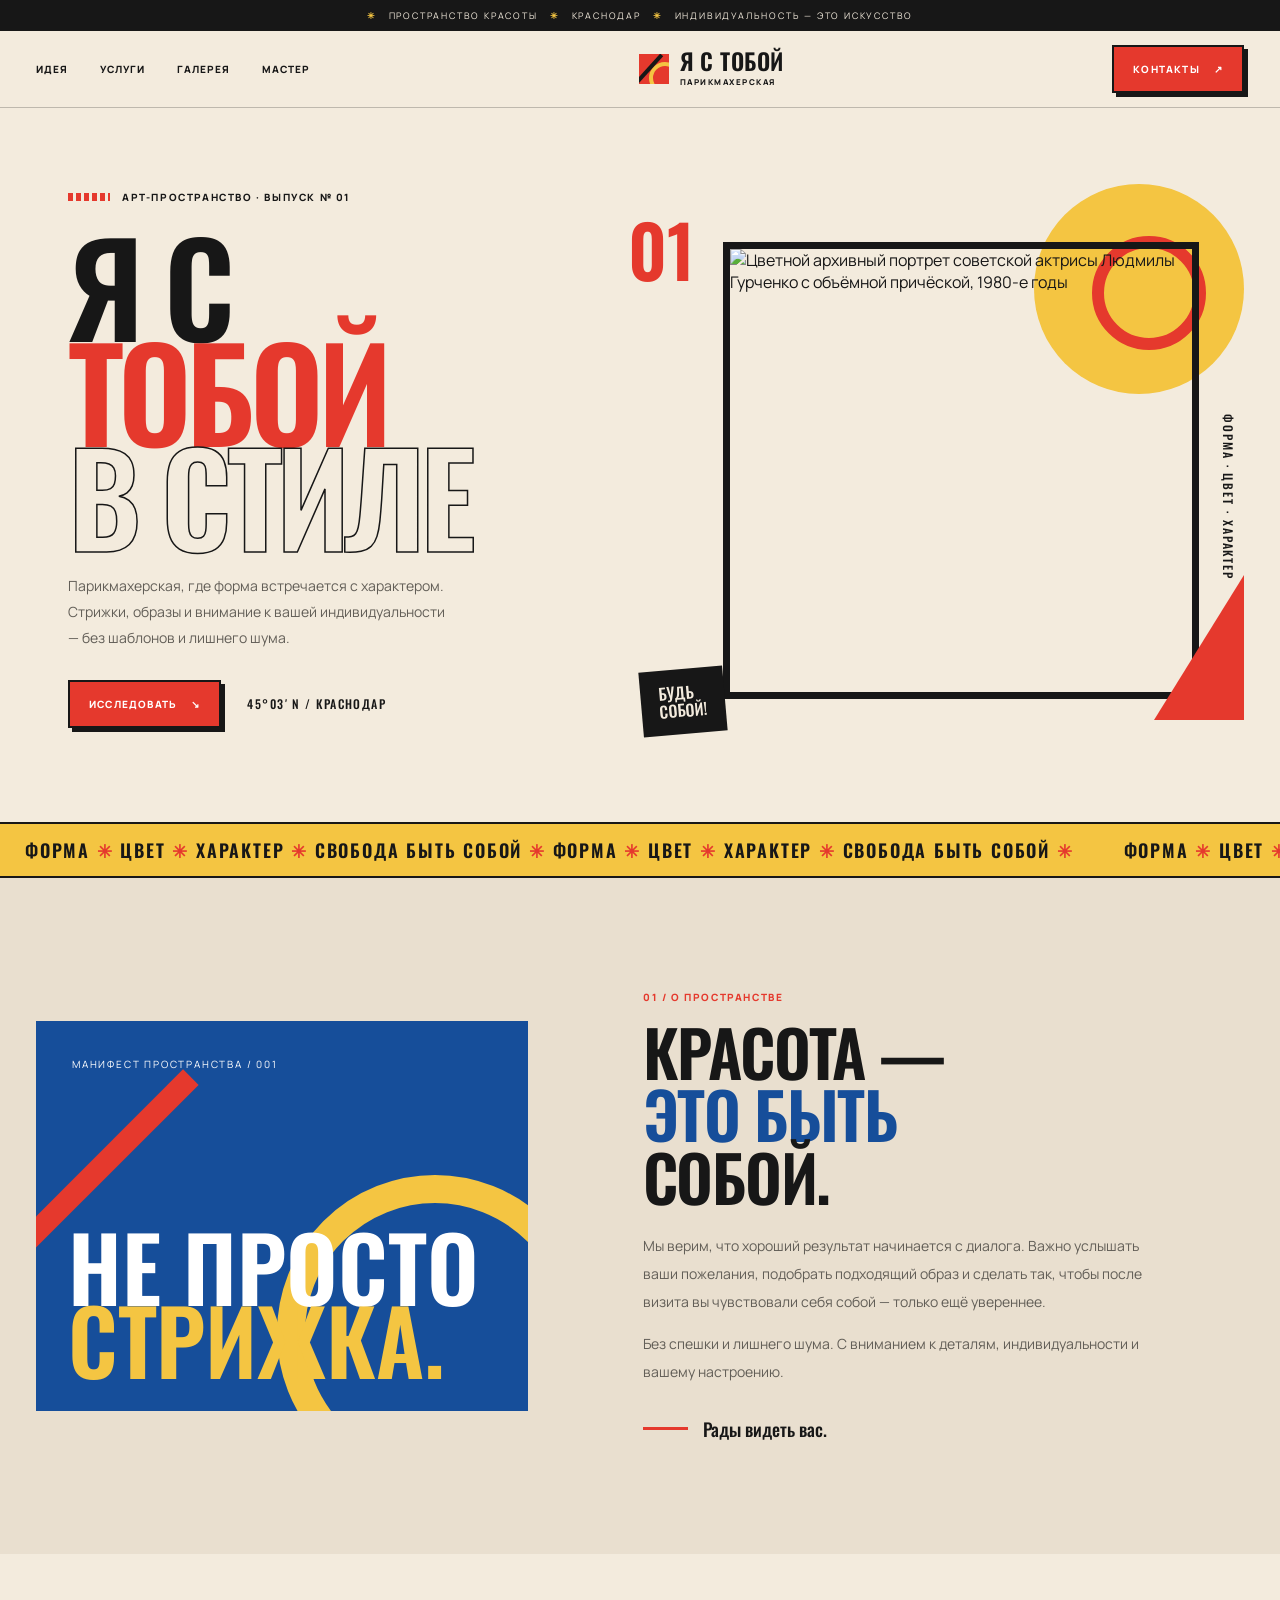
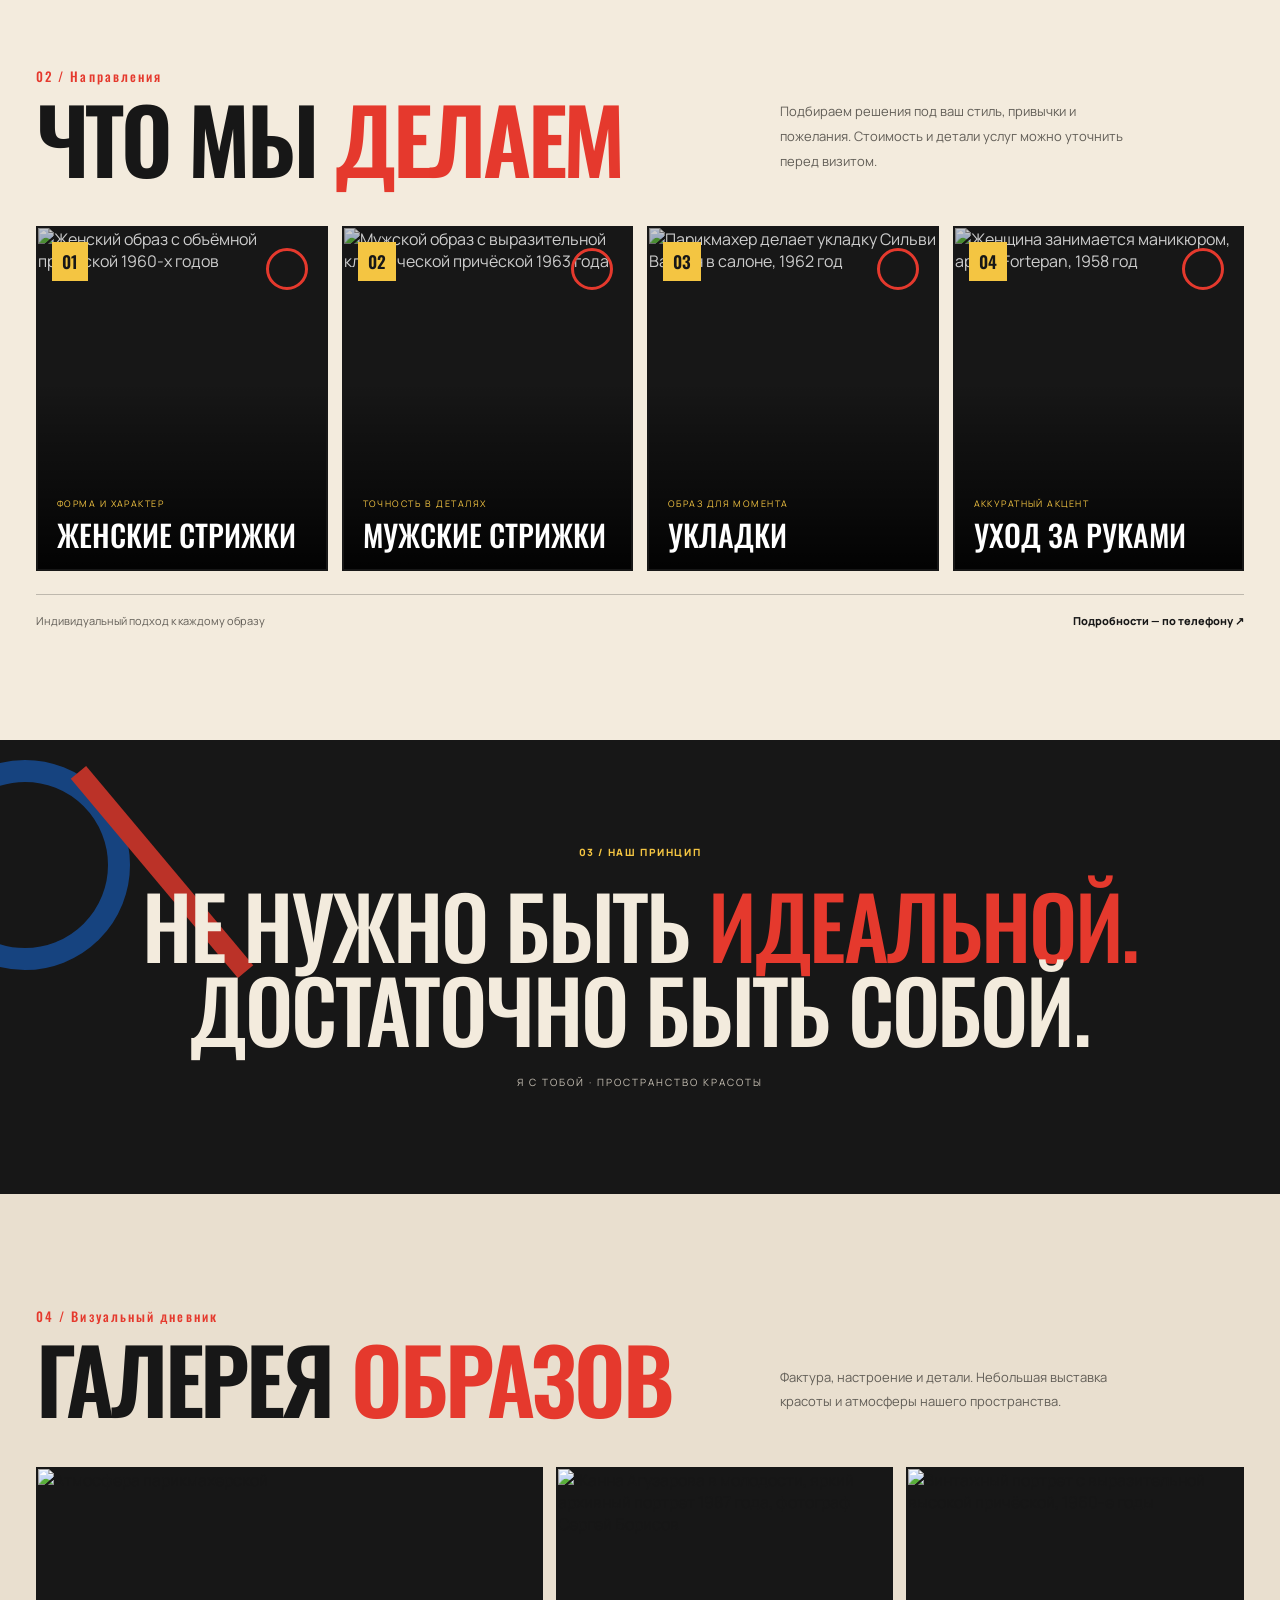
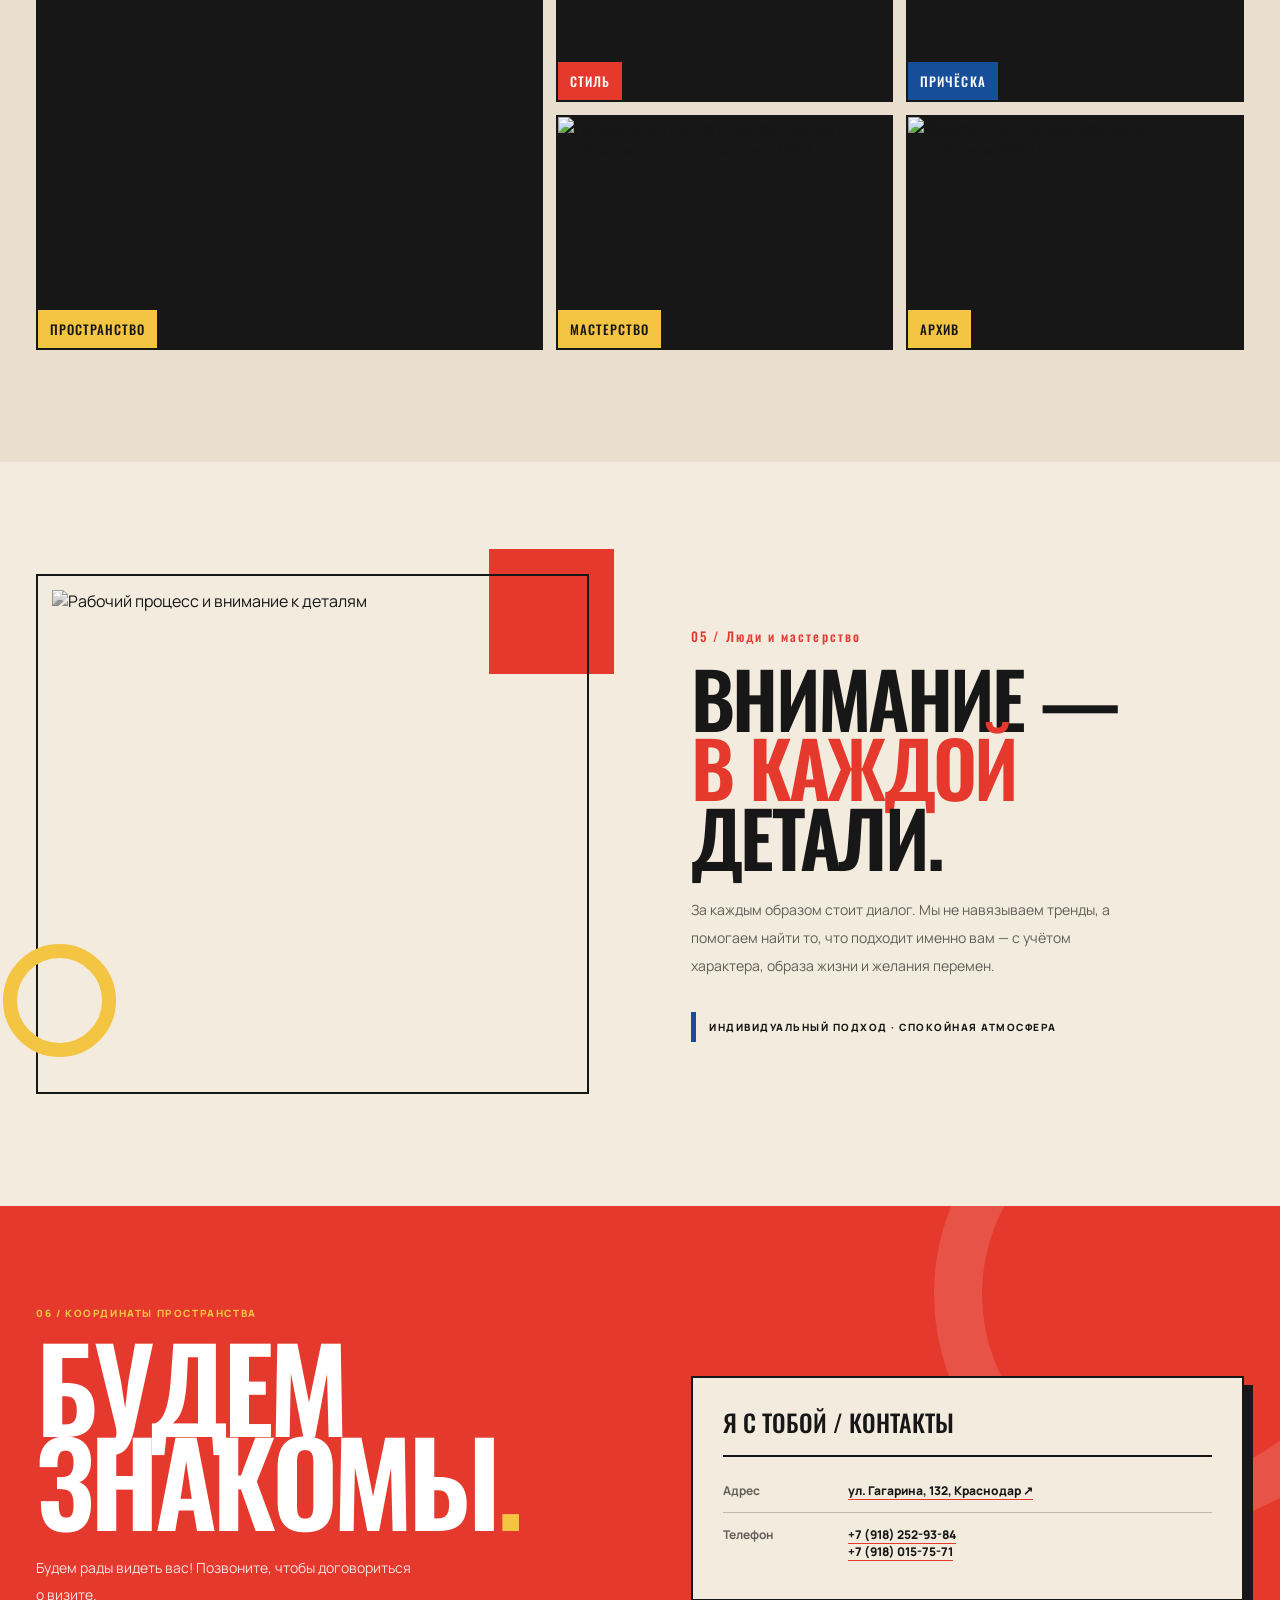
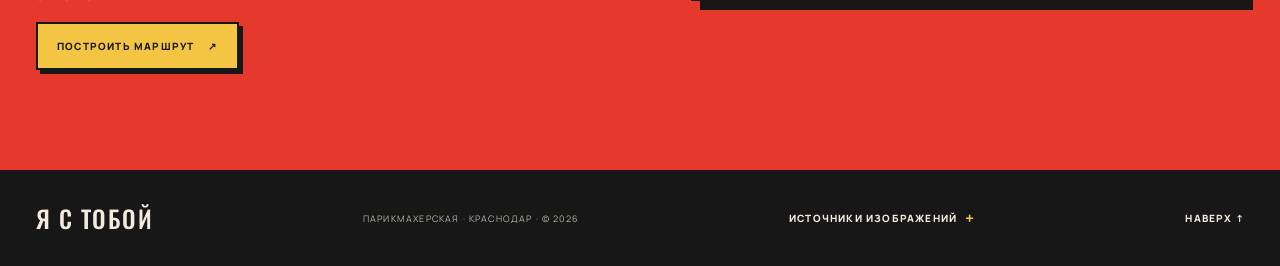
==== commit 04ad445a: "Move current image credits into compact expandable footer" ====
--- a/index.html
+++ b/index.html
@@ -154,6 +154,14 @@
     .footer-inner{display:flex;align-items:center;justify-content:space-between;gap:20px}
     .footer-brand{font:500 24px var(--display);letter-spacing:.06em}
     .footer-note{font-size:9px;letter-spacing:.13em;text-transform:uppercase;color:#b8b1a5}
+    .credits{font-size:10px;color:#b8b1a5;max-width:520px}
+    .credits summary{cursor:pointer;display:inline-flex;align-items:center;gap:8px;color:var(--paper);font-size:10px;font-weight:800;letter-spacing:.12em;text-transform:uppercase;list-style:none}
+    .credits summary::-webkit-details-marker{display:none}
+    .credits summary:after{content:"+";font:700 16px var(--body);color:var(--yellow)}
+    .credits[open] summary:after{content:"−"}
+    .credits-list{padding:13px 0 0;line-height:1.9;letter-spacing:0;text-transform:none}
+    .credits-list a{color:#ded6c8;text-decoration:underline;text-decoration-color:#777064;text-underline-offset:3px}
+    .credits-list a:hover{color:var(--yellow)}
     .backtop{font-size:10px;font-weight:800;letter-spacing:.12em;text-transform:uppercase}
     .reveal{opacity:0;transform:translateY(22px);transition:opacity .7s ease,transform .7s ease}
     .reveal.visible{opacity:1;transform:none}
@@ -161,7 +169,7 @@
       .wrap{width:calc(100% - 46px)}.hero{min-height:0;padding:55px 0 65px;gap:25px}.hero h1{font-size:clamp(70px,10vw,110px)}.hero-art{height:460px}.hero-photo{inset:48px 35px 30px 65px;width:calc(100% - 100px);height:calc(100% - 78px)}.art-circle{width:165px;height:165px}.art-circle:after{width:70px;height:70px;left:44px;top:40px}.art-bar{width:260px;bottom:75px}.services-grid{grid-template-columns:repeat(2,1fr)}.service{min-height:330px}.gallery{grid-template-rows:190px 190px}.navlinks{gap:15px}.navlinks a{font-size:9px}
     }
     @media(max-width:650px){
-      html{scroll-padding-top:72px}.wrap{width:calc(100% - 36px)}.topline{font-size:8px;letter-spacing:.1em}.nav{height:68px}.brand{font-size:20px}.brand-mark{width:26px;height:26px}.menu-toggle{display:block}.navlinks{display:none;position:absolute;top:68px;left:0;right:0;background:var(--paper);padding:22px 20px 25px;border-bottom:2px solid var(--ink);flex-direction:column;align-items:flex-start;gap:22px}.navlinks.open{display:flex}.navlinks a{font-size:12px}.nav-cta{padding:11px 12px;font-size:9px}.hero{display:flex;flex-direction:column;align-items:stretch;padding:43px 0 55px;gap:35px}.hero-copy{padding:0}.hero h1{font-size:clamp(75px,18vw,112px)}.hero-desc{font-size:13px}.hero-art{height:390px;margin:0 3px 0 0}.hero-photo{inset:43px 33px 28px 55px;width:calc(100% - 88px);height:calc(100% - 71px)}.art-circle{width:135px;height:135px}.art-circle:after{width:55px;height:55px;border-width:9px;left:37px;top:34px}.art-bar{width:230px;height:25px;left:-20px;bottom:58px}.art-triangle{border-left-width:65px;border-bottom-width:105px}.art-caption{right:0;top:175px;font-size:10px}.art-number{font-size:57px}.hero-sticker{font-size:13px;padding:12px 14px}.ticker{padding:10px 0;font-size:15px}.section{padding:76px 0}.section-head{display:block;margin-bottom:30px}.section-head h2{font-size:65px}.section-head p{margin-top:18px}.about-grid,.master-grid,.contact-grid{grid-template-columns:1fr;gap:35px}.about-poster{min-height:320px}.poster-word{font-size:76px}.about-copy h3{font-size:48px}.services-grid{gap:10px}.service{min-height:270px}.service-copy{left:12px;right:10px;bottom:13px}.service-copy h3{font-size:23px}.service-index{top:9px;left:9px;font-size:14px}.service-shape{width:30px;height:30px;top:11px;right:11px}.service-foot{font-size:10px;line-height:1.6}.manifesto{padding:80px 0}.manifesto blockquote{font-size:48px}.manifesto-shape{width:130px;height:130px;border-width:15px;left:-90px}.gallery{grid-template-columns:1fr 1fr;grid-template-rows:245px 155px 155px;gap:9px}.gallery figure:first-child{grid-row:span 2}.gallery figure:last-child{grid-column:span 2}.master-photo{height:390px;order:2}.master-copy{order:1}.master-copy h2{font-size:60px}.contact{padding:76px 0}.contact h2{font-size:82px}.contact-card{padding:21px 17px;box-shadow:6px 6px 0 var(--ink)}.contact-row{grid-template-columns:90px 1fr;font-size:11px}.footer-inner{flex-direction:column;text-align:center}.footer-note{line-height:1.8}
+      html{scroll-padding-top:72px}.wrap{width:calc(100% - 36px)}.topline{font-size:8px;letter-spacing:.1em}.nav{height:68px}.brand{font-size:20px}.brand-mark{width:26px;height:26px}.menu-toggle{display:block}.navlinks{display:none;position:absolute;top:68px;left:0;right:0;background:var(--paper);padding:22px 20px 25px;border-bottom:2px solid var(--ink);flex-direction:column;align-items:flex-start;gap:22px}.navlinks.open{display:flex}.navlinks a{font-size:12px}.nav-cta{padding:11px 12px;font-size:9px}.hero{display:flex;flex-direction:column;align-items:stretch;padding:43px 0 55px;gap:35px}.hero-copy{padding:0}.hero h1{font-size:clamp(75px,18vw,112px)}.hero-desc{font-size:13px}.hero-art{height:390px;margin:0 3px 0 0}.hero-photo{inset:43px 33px 28px 55px;width:calc(100% - 88px);height:calc(100% - 71px)}.art-circle{width:135px;height:135px}.art-circle:after{width:55px;height:55px;border-width:9px;left:37px;top:34px}.art-bar{width:230px;height:25px;left:-20px;bottom:58px}.art-triangle{border-left-width:65px;border-bottom-width:105px}.art-caption{right:0;top:175px;font-size:10px}.art-number{font-size:57px}.hero-sticker{font-size:13px;padding:12px 14px}.ticker{padding:10px 0;font-size:15px}.section{padding:76px 0}.section-head{display:block;margin-bottom:30px}.section-head h2{font-size:65px}.section-head p{margin-top:18px}.about-grid,.master-grid,.contact-grid{grid-template-columns:1fr;gap:35px}.about-poster{min-height:320px}.poster-word{font-size:76px}.about-copy h3{font-size:48px}.services-grid{gap:10px}.service{min-height:270px}.service-copy{left:12px;right:10px;bottom:13px}.service-copy h3{font-size:23px}.service-index{top:9px;left:9px;font-size:14px}.service-shape{width:30px;height:30px;top:11px;right:11px}.service-foot{font-size:10px;line-height:1.6}.manifesto{padding:80px 0}.manifesto blockquote{font-size:48px}.manifesto-shape{width:130px;height:130px;border-width:15px;left:-90px}.gallery{grid-template-columns:1fr 1fr;grid-template-rows:245px 155px 155px;gap:9px}.gallery figure:first-child{grid-row:span 2}.gallery figure:last-child{grid-column:span 2}.master-photo{height:390px;order:2}.master-copy{order:1}.master-copy h2{font-size:60px}.contact{padding:76px 0}.contact h2{font-size:82px}.contact-card{padding:21px 17px;box-shadow:6px 6px 0 var(--ink)}.contact-row{grid-template-columns:90px 1fr;font-size:11px}.footer-inner{flex-direction:column;text-align:center}.footer-note{line-height:1.8}.credits{max-width:100%}.credits-list{text-align:left}
     }
     @media(max-width:370px){.nav-cta{font-size:8px;padding:10px 8px}.brand{font-size:18px}.hero h1{font-size:70px}.service{min-height:235px}.service-copy h3{font-size:20px}.contact-row{grid-template-columns:78px 1fr}}
     @media(prefers-reduced-motion:reduce){*,*:before,*:after{scroll-behavior:auto!important;animation:none!important;transition:none!important}.reveal{opacity:1;transform:none}}
@@ -290,7 +298,23 @@
   <footer>
     <div class="wrap footer-inner">
       <div class="footer-brand">Я С ТОБОЙ</div>
-      <div class="footer-note">Парикмахерская · Краснодар · © <span id="year"></span><br><span>Архив: <a href="https://commons.wikimedia.org/wiki/File:Gurchenko_1980s.jpg" target="_blank" rel="noopener">Людмила Гурченко, фото Игоря Гневашева, 1980-е, Mos.ru, CC BY 4.0</a> · <a href="https://commons.wikimedia.org/wiki/File:Paul_Newman_-_1963.jpg" target="_blank" rel="noopener">Paul Newman, рекламный портрет MGM, 1963, Public Domain</a> · <a href="https://commons.wikimedia.org/wiki/File:13.12.1962._Queralto_coiffe_Sylvie_Vartan._(1962)_-_53Fi3119.jpg" target="_blank" rel="noopener">André Cros, Сильви Вартан в салоне, 1962, CC BY-SA 4.0</a> · <a href="https://russiainphoto.ru/photos/134982/" target="_blank" rel="noopener">Жанна Агузарова, фото Сергея Борисова, 1987, источник: МАММ / МДФ, «История России в фотографиях»</a> · <a href="https://commons.wikimedia.org/wiki/File:Lucille_Ball_-_1960.jpg" target="_blank" rel="noopener">MSEI Public Relations, Lucille Ball, 1960-е, Public Domain</a> · <a href="https://commons.wikimedia.org/wiki/File:Kenneth_1962.jpg" target="_blank" rel="noopener">Clairol, Mr. Kenneth, 1962, Public Domain</a> · <a href="https://commons.wikimedia.org/wiki/File:Dalida_publicity_photo_1960s.jpg" target="_blank" rel="noopener">Dalida, архивное фото, Public Domain</a> · <a href="https://commons.wikimedia.org/wiki/File:Hairdresser,_hair_dryer_Fortepan_84472.jpg" target="_blank" rel="noopener">FOTO:Fortepan / Morvay Kinga, CC BY-SA 3.0</a> · <a href="https://commons.wikimedia.org/wiki/File:28th_hair_dressing_shop_on_Kutuzovsky_Prospekt.jpg" target="_blank" rel="noopener">Главархив Москвы, CC BY 4.0</a> · <a href="https://commons.wikimedia.org/wiki/File:Young_woman_with_a_1960s-style_haircut_(1541847).jpg" target="_blank" rel="noopener">Geoff Charles, CC BY-SA 4.0</a> · <a href="https://commons.wikimedia.org/wiki/File:Young_woman_with_a_1960s-style_haircut_(1541848).jpg" target="_blank" rel="noopener">Geoff Charles, CC BY-SA 4.0</a> · <a href="https://commons.wikimedia.org/wiki/File:Young_woman_with_a_1960s-style_haircut_(1541844).jpg" target="_blank" rel="noopener">Geoff Charles, CC BY-SA 4.0</a> · <a href="https://commons.wikimedia.org/wiki/File:At_a_barber%27s._Tbilisi,_Georgia._Viktor_Yershov._1971.jpg" target="_blank" rel="noopener">Виктор Ершов, CC BY-SA 4.0</a> · <a href="https://commons.wikimedia.org/wiki/File:Manicure,_headscarf,_newspaper,_light_Fortepan_84664.jpg" target="_blank" rel="noopener">Fortepan / Magyar Hírek, CC BY-SA 3.0</a> · <a href="https://commons.wikimedia.org/wiki/File:History_of_hairdressing_salons_in_Moscow_03.jpg" target="_blank" rel="noopener">Главархив Москвы, CC BY 4.0</a> · <a href="https://commons.wikimedia.org/wiki/File:1967_hairstyle.jpg" target="_blank" rel="noopener">Jeanne Boleyn, Public Domain</a> · <a href="https://commons.wikimedia.org/wiki/File:June_1830_hairstyles.jpg" target="_blank" rel="noopener">Fashion plate, Public Domain</a></span></div>
+      <div class="footer-note">Парикмахерская · Краснодар · © <span id="year"></span></div>
+      <details class="credits">
+        <summary>Источники изображений</summary>
+        <div class="credits-list">
+          <a href="https://commons.wikimedia.org/wiki/File:Gurchenko_1980s.jpg" target="_blank" rel="noopener">Людмила Гурченко — Игорь Гневашев, 1980-е; Mos.ru, CC BY 4.0</a><br>
+          <a href="https://commons.wikimedia.org/wiki/File:Dalida_publicity_photo_1960s.jpg" target="_blank" rel="noopener">Далида — рекламный портрет 1960-х; автор неизвестен, Public Domain (Италия)</a><br>
+          <a href="https://commons.wikimedia.org/wiki/File:Paul_Newman_-_1963.jpg" target="_blank" rel="noopener">Пол Ньюман — MGM, рекламное фото, 1963; Public Domain (США)</a><br>
+          <a href="https://commons.wikimedia.org/wiki/File:13.12.1962._Queralto_coiffe_Sylvie_Vartan._(1962)_-_53Fi3119.jpg" target="_blank" rel="noopener">Сильви Вартан в салоне — André Cros, 1962; Archives municipales de Toulouse, CC BY-SA 4.0</a><br>
+          <a href="https://commons.wikimedia.org/wiki/File:Woman,_light,_manicure,_portrait_Fortepan_31001.jpg" target="_blank" rel="noopener">Маникюр — FOTO:FORTEPAN / Lencse Zoltán, 1958; CC BY-SA 3.0</a><br>
+          <a href="https://commons.wikimedia.org/wiki/File:28th_hair_dressing_shop_on_Kutuzovsky_Prospekt.jpg" target="_blank" rel="noopener">Парикмахерская на Кутузовском проспекте — Mos.ru; CC BY 4.0</a><br>
+          <a href="https://russiainphoto.ru/photos/134982/" target="_blank" rel="noopener">Жанна Агузарова — Сергей Борисов, 1987; источник: МАММ / МДФ</a> <span>(условия использования уточняются у правообладателя)</span><br>
+          <a href="https://commons.wikimedia.org/wiki/File:Lucille_Ball_-_1960.jpg" target="_blank" rel="noopener">Люсиль Болл — MSEI Public Relations, 1960-е; Public Domain (США)</a><br>
+          <a href="https://commons.wikimedia.org/wiki/File:Kenneth_1962.jpg" target="_blank" rel="noopener">Mr. Kenneth — Clairol, 1962; Public Domain (США)</a><br>
+          <a href="https://commons.wikimedia.org/wiki/File:Hairdresser,_hair_dryer_Fortepan_84472.jpg" target="_blank" rel="noopener">Парикмахерская с сушуарами — FOTO:FORTEPAN / Morvay Kinga, 1960; CC BY-SA 3.0</a><br>
+          <a href="https://commons.wikimedia.org/wiki/File:History_of_hairdressing_salons_in_Moscow_03.jpg" target="_blank" rel="noopener">Архив парикмахерских Москвы — Mos.ru; CC BY 4.0</a>
+        </div>
+      </details>
       <a class="backtop" href="#top">Наверх ↑</a>
     </div>
   </footer>
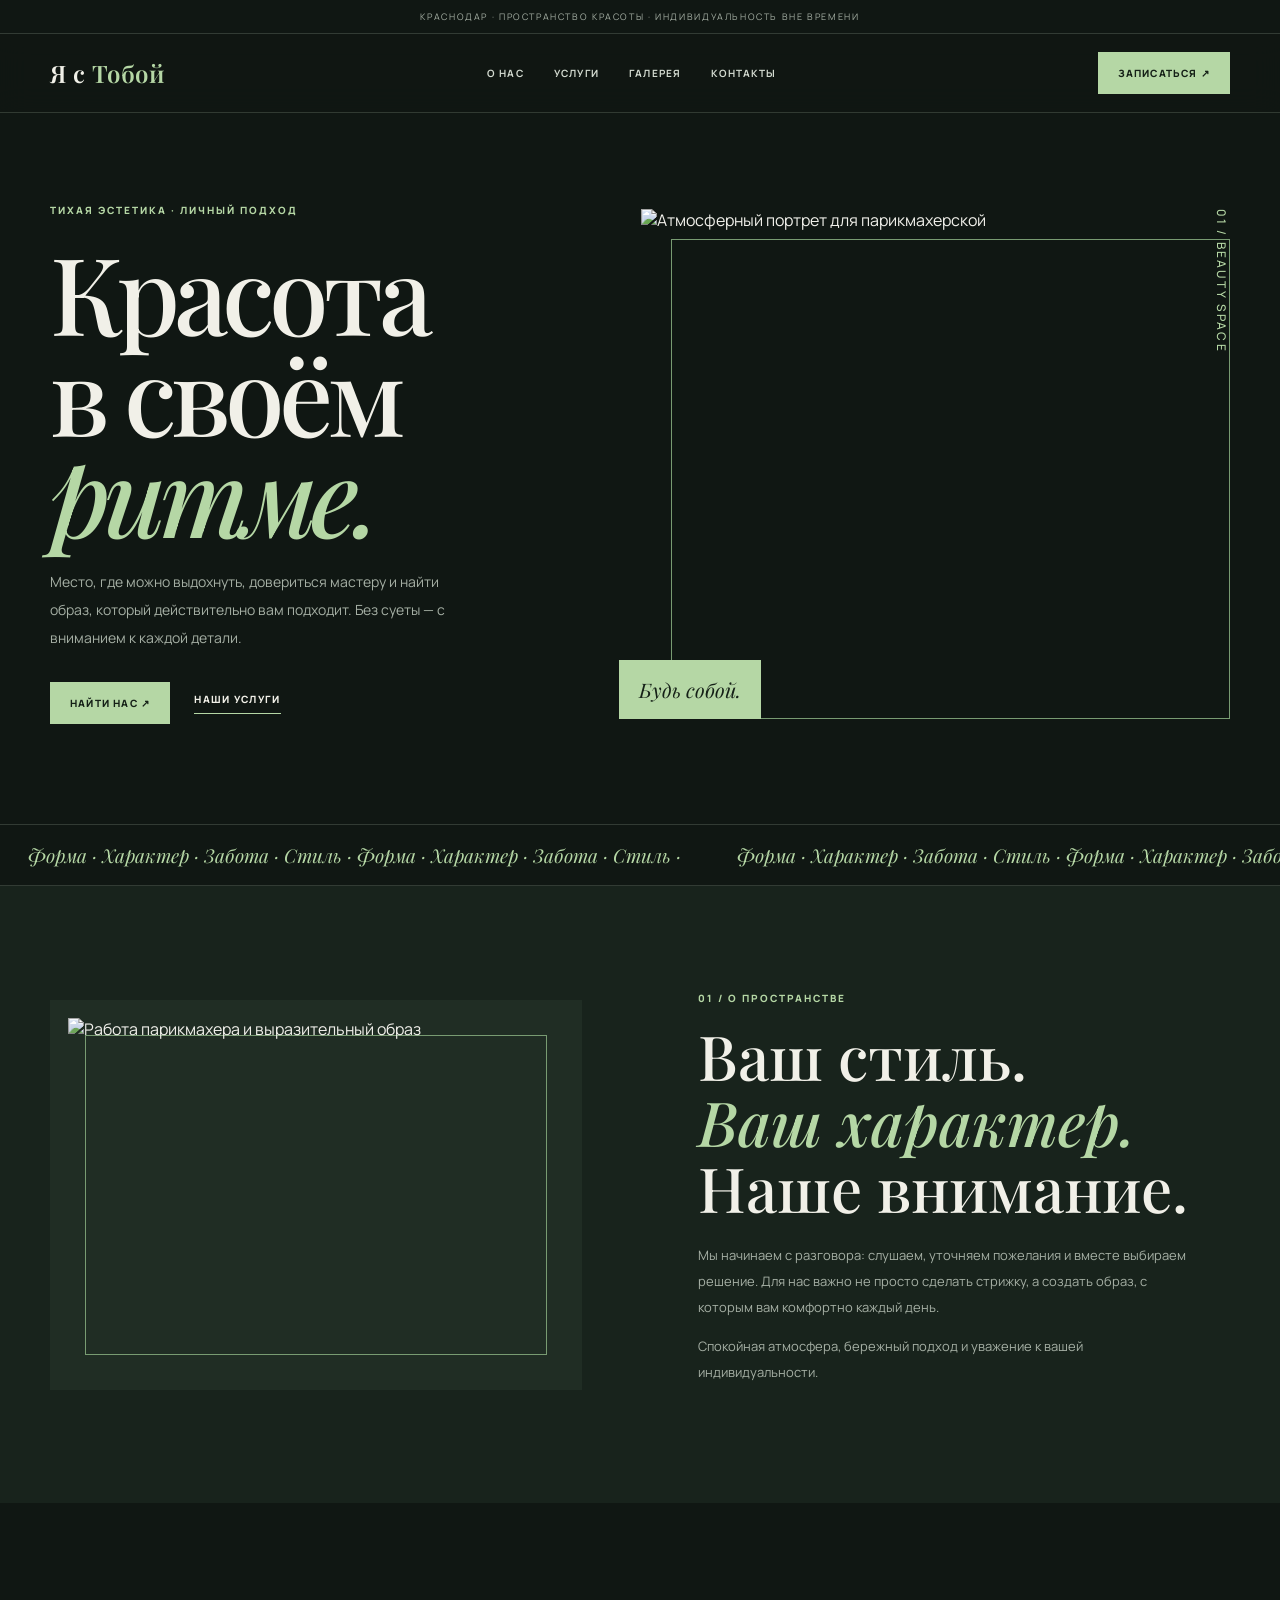
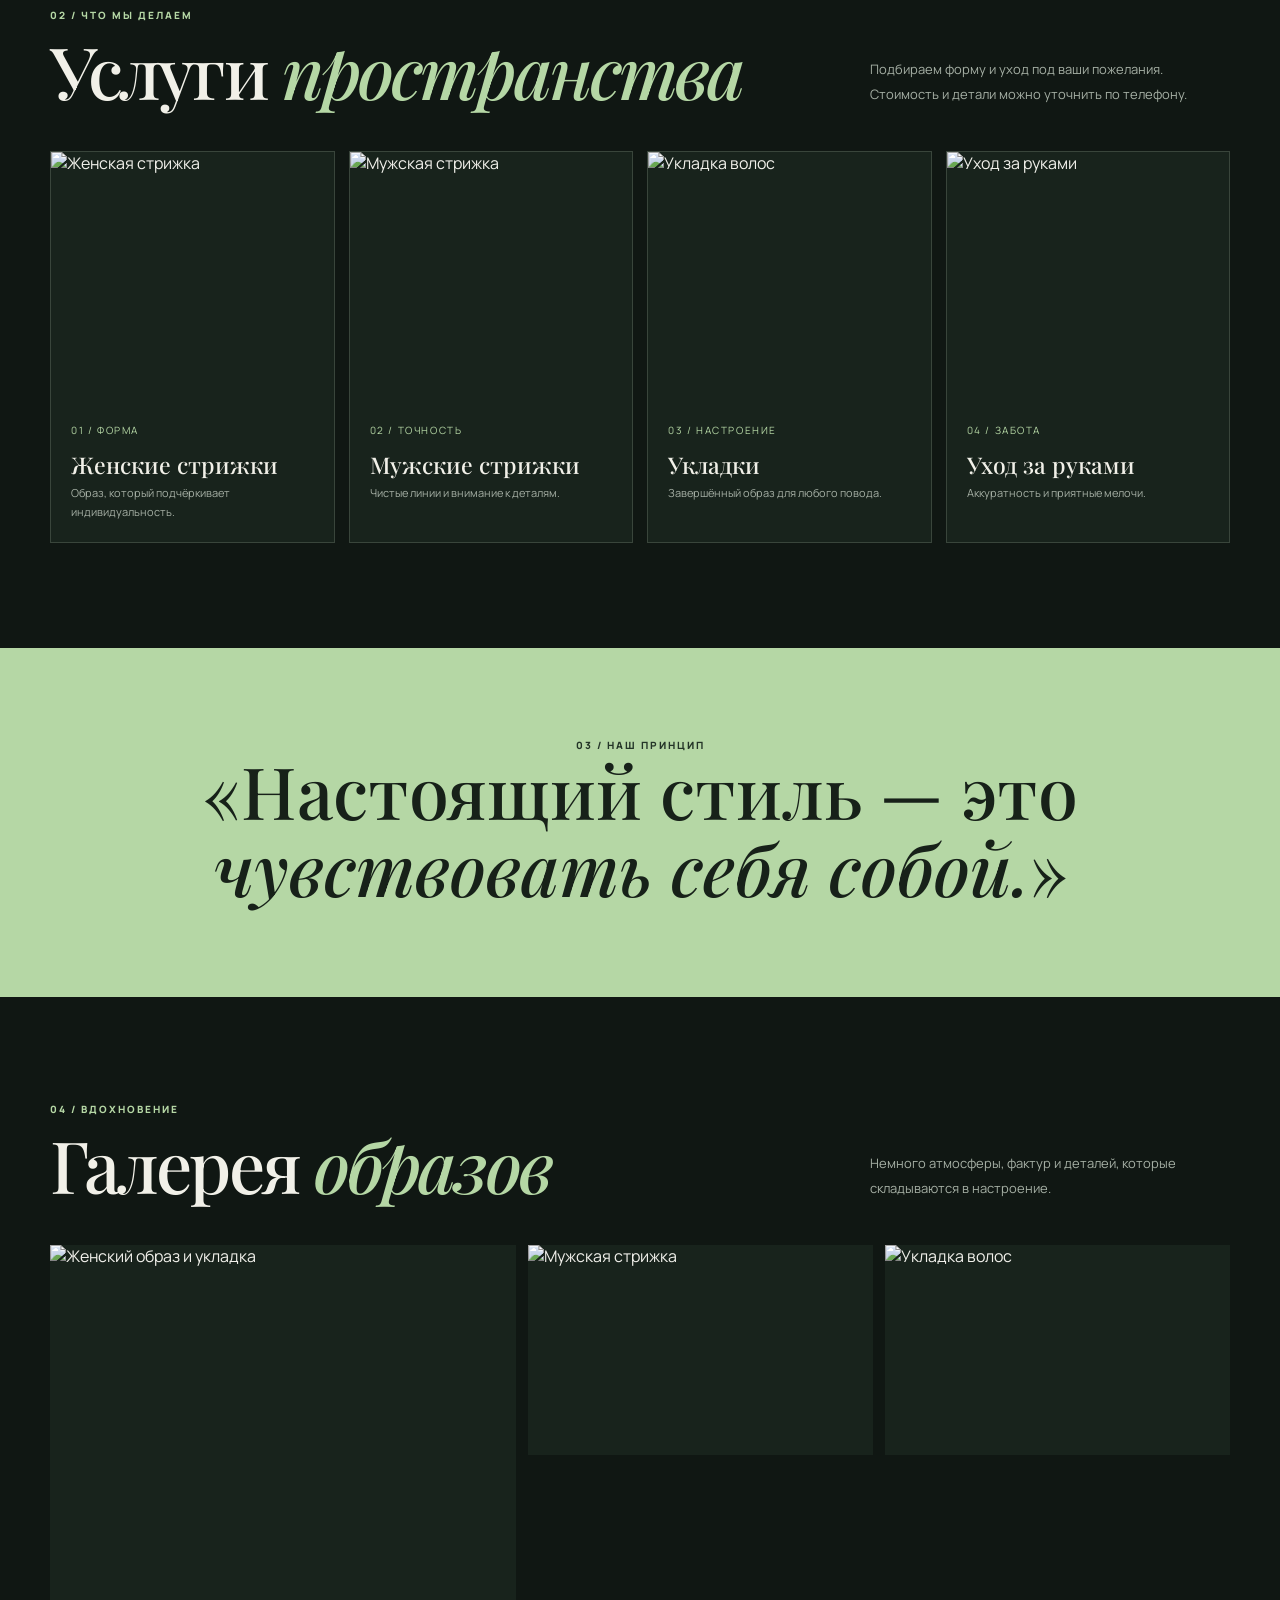
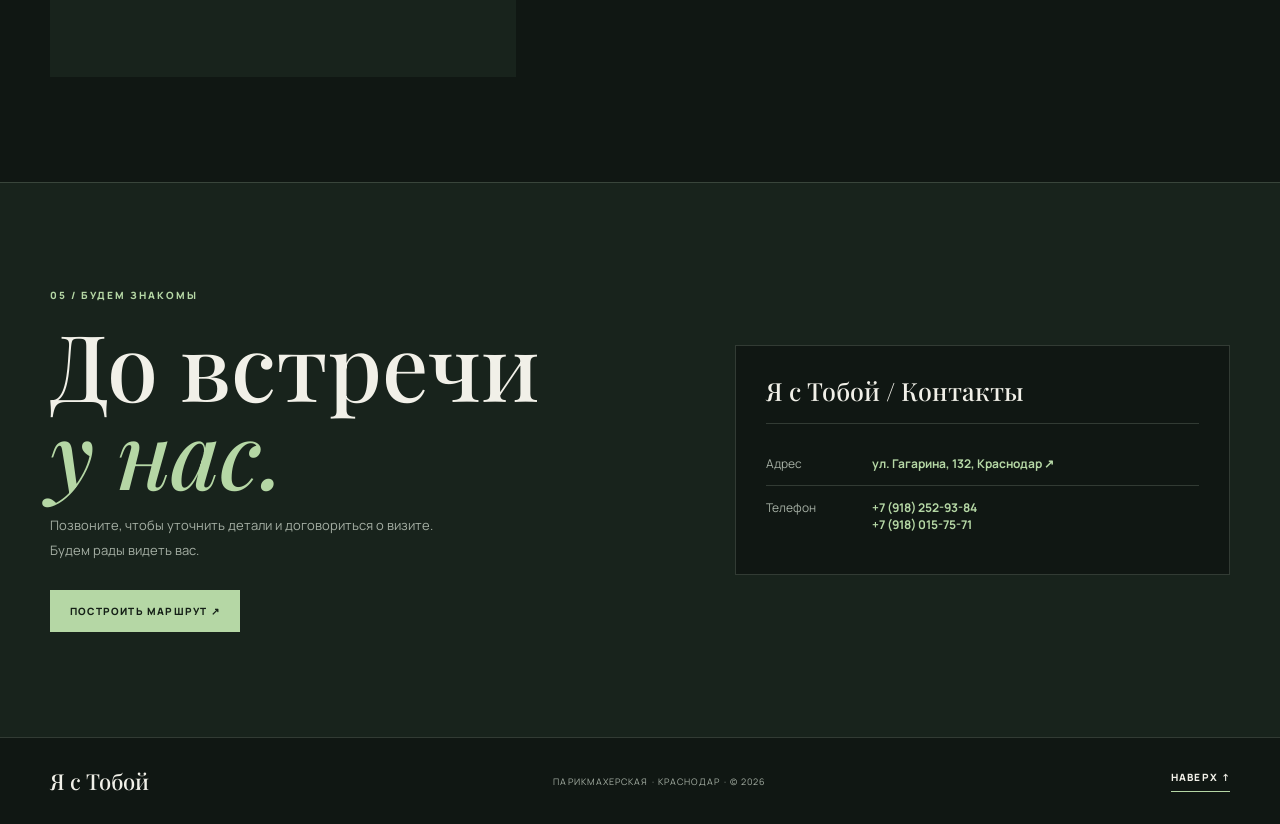
==== commit 73fbd5ce: "Set black-green design on the project site" ====
--- a/index.html
+++ b/index.html
@@ -1,363 +1,76 @@
 <!doctype html>
-<html lang="ru" data-palette="A">
+<html lang="ru">
 <head>
-  <meta charset="utf-8">
-  <meta name="viewport" content="width=device-width,initial-scale=1">
-  <meta name="theme-color" content="#f3ebdd">
-  <meta name="description" content="«Я с Тобой» — парикмахерская и пространство красоты. Стрижки, укладки и уход. Краснодар, улица Гагарина, 132.">
-  <title>Я с Тобой — пространство красоты</title>
-  <link rel="preconnect" href="https://fonts.googleapis.com">
-  <link rel="preconnect" href="https://fonts.gstatic.com" crossorigin>
-  <link href="https://fonts.googleapis.com/css2?family=Manrope:wght@400;500;600;700;800&family=Oswald:wght@400;500;600;700&display=swap" rel="stylesheet">
-  <style>
-    :root{
-      --paper:#f3ebdd;--paper-2:#e9dfcf;--ink:#171717;--muted:#625e57;
-      --red:#e5392d;--yellow:#f4c542;--blue:#164e9a;--green:#477c79;
-      --violet:#76618e;--line:rgba(23,23,23,.24);--white:#fffaf1;
-      --display:'Oswald',Impact,sans-serif;--body:'Manrope',Arial,sans-serif;
-      --shadow:7px 7px 0 var(--ink);
-    }
-    /* Four complete art directions. Preview with ?palette=A, B, C or D. */
-    html[data-palette="A"]{--paper:#f3ebdd;--paper-2:#e9dfcf;--ink:#171717;--muted:#625e57;--red:#e5392d;--yellow:#f4c542;--blue:#164e9a;--green:#477c79;--violet:#76618e}
-    html[data-palette="B"]{--paper:#f5f0e7;--paper-2:#e8e1d6;--ink:#171717;--muted:#69645c;--red:#d92727;--yellow:#b5b0a5;--blue:#343434;--green:#88847d;--violet:#d5cec2}
-    html[data-palette="C"]{--paper:#f1e9d9;--paper-2:#e8ddcc;--ink:#292521;--muted:#6e6258;--red:#e66a45;--yellow:#e9b94d;--blue:#477c79;--green:#477c79;--violet:#76618e}
-    html[data-palette="D"]{--paper:#ede5d5;--paper-2:#ddd1bc;--ink:#292929;--muted:#69665e;--red:#b92725;--yellow:#d8c9aa;--blue:#69736b;--green:#69736b;--violet:#8c8272}
-    *{box-sizing:border-box}
-    html{scroll-behavior:smooth;scroll-padding-top:84px}
-    body{margin:0;background:var(--paper);color:var(--ink);font-family:var(--body);-webkit-font-smoothing:antialiased}
-    a{color:inherit;text-decoration:none}
-    img{display:block;width:100%;height:100%;object-fit:cover}
-    button{font:inherit}
-    ::selection{background:var(--red);color:white}
-    a:focus-visible,button:focus-visible{outline:3px solid var(--blue);outline-offset:4px}
-    .skip{position:fixed;z-index:99;top:8px;left:8px;padding:12px;background:var(--ink);color:white;transform:translateY(-150%)}
-    .skip:focus{transform:none}
-    .wrap{width:min(1320px,calc(100% - 72px));margin:auto}
-    .micro{font-size:10px;font-weight:800;letter-spacing:.16em;text-transform:uppercase}
-    .muted{color:var(--muted)}
-    .topline{height:31px;background:var(--ink);color:var(--paper);display:flex;align-items:center;justify-content:center;gap:12px;font-size:9px;letter-spacing:.2em;text-transform:uppercase}
-    .topline b{color:var(--yellow)}
-    header{position:sticky;top:0;z-index:20;background:var(--paper);border-bottom:1px solid var(--line)}
-    .nav{height:76px;display:flex;align-items:center;justify-content:space-between;gap:24px}
-    .brand{display:flex;align-items:center;gap:11px;font:600 23px/.9 var(--display);letter-spacing:.02em;white-space:nowrap}
-    .brand-mark{width:30px;height:30px;background:var(--red);position:relative;display:block;overflow:hidden}
-    .brand-mark:before{content:"";position:absolute;width:24px;height:24px;border:4px solid var(--yellow);border-radius:50%;left:10px;top:8px}
-    .brand-mark:after{content:"";position:absolute;width:4px;height:38px;background:var(--ink);transform:rotate(42deg);left:8px;top:-4px}
-    .brand small{display:block;font:800 8px var(--body);letter-spacing:.19em;margin-top:5px}
-    .navlinks{display:flex;align-items:center;gap:clamp(15px,2.5vw,34px)}
-    .navlinks a{font-size:10px;font-weight:800;text-transform:uppercase;letter-spacing:.1em;position:relative}
-    .navlinks a:after{content:"";position:absolute;left:0;right:100%;bottom:-7px;height:2px;background:var(--red);transition:right .2s}
-    .navlinks a:hover:after{right:0}
-    .nav-cta,.button{display:inline-flex;align-items:center;justify-content:center;gap:14px;background:var(--red);color:white;padding:15px 19px;font-size:10px;font-weight:800;letter-spacing:.12em;text-transform:uppercase;border:2px solid var(--ink);box-shadow:4px 4px 0 var(--ink);transition:transform .2s,box-shadow .2s}
-    .nav-cta:hover,.button:hover{transform:translate(3px,3px);box-shadow:1px 1px 0 var(--ink)}
-    .menu-toggle{display:none;background:none;border:1px solid var(--ink);padding:10px 12px;font-size:10px;font-weight:800;text-transform:uppercase}
-    /* HERO — editorial cover / abstract poster */
-    .hero{min-height:690px;padding:64px 0 76px;display:grid;grid-template-columns:.92fr 1.08fr;gap:4.5vw;align-items:center;position:relative}
-    .hero-copy{position:relative;z-index:2;padding:18px 0 18px 2.5vw}
-    .issue{display:flex;align-items:center;gap:12px;margin-bottom:28px}
-    .issue:before{content:"";width:42px;height:8px;background:repeating-linear-gradient(90deg,var(--red) 0 5px,transparent 5px 8px)}
-    h1,h2,h3,p{margin-top:0}
-    .hero h1{font:600 clamp(76px,10vw,142px)/.82 var(--display);letter-spacing:-.045em;text-transform:uppercase;margin:0 0 26px}
-    .hero h1 span{display:block;color:var(--red)}
-    .hero h1 .outline{-webkit-text-stroke:1.5px var(--ink);color:transparent}
-    .hero-desc{max-width:380px;font-size:14px;line-height:1.85;color:var(--muted);margin:0 0 29px}
-    .hero-bottom{display:flex;align-items:center;gap:26px;flex-wrap:wrap}
-    .hero-index{font:500 12px var(--display);letter-spacing:.12em}
-    .hero-art{height:550px;position:relative;isolation:isolate}
-    .hero-photo{position:absolute;inset:58px 45px 35px 100px;width:calc(100% - 145px);height:calc(100% - 93px);border:7px solid var(--ink);z-index:1;filter:none}
-    .hero-photo img{object-position:center 34%}
-    .art-circle{position:absolute;width:210px;height:210px;border-radius:50%;background:var(--yellow);top:0;right:0;z-index:0}
-    .art-circle:after{content:"";position:absolute;width:90px;height:90px;border:12px solid var(--red);border-radius:50%;left:58px;top:52px}
-    .art-bar{display:none}
-    .art-triangle{position:absolute;right:0;bottom:14px;width:0;height:0;border-left:90px solid transparent;border-right:0 solid transparent;border-bottom:145px solid var(--red);z-index:2}
-    .art-caption{position:absolute;right:7px;top:230px;writing-mode:vertical-rl;font:500 12px var(--display);letter-spacing:.16em;text-transform:uppercase;z-index:4}
-    .art-number{position:absolute;left:5px;top:36px;font:600 72px/.8 var(--display);color:var(--red);z-index:3}
-    .hero-sticker{position:absolute;left:18px;bottom:0;background:var(--ink);color:var(--paper);padding:15px 18px;font:500 16px/1.1 var(--display);text-transform:uppercase;transform:rotate(-5deg);z-index:4}
-    .ticker{background:var(--yellow);border-block:2px solid var(--ink);overflow:hidden;white-space:nowrap;padding:13px 0;font:600 18px var(--display);letter-spacing:.1em;text-transform:uppercase}
-    .ticker-track{display:inline-block;animation:marquee 32s linear infinite}
-    .ticker span{padding:0 25px}.ticker b{color:var(--red)}
-    @keyframes marquee{to{transform:translateX(-50%)}}
-    /* Sections */
-    .section{padding:112px 0}
-    .section-head{display:grid;grid-template-columns:1fr .65fr;gap:30px;align-items:end;margin-bottom:48px}
-    .section-no{font:500 13px var(--display);letter-spacing:.16em;color:var(--red)}
-    .section-head h2{font:600 clamp(55px,7vw,94px)/.9 var(--display);text-transform:uppercase;letter-spacing:-.035em;margin:12px 0 0}
-    .section-head h2 em{font-style:normal;color:var(--red)}
-    .section-head p{max-width:360px;margin:0 0 5px;font-size:13px;line-height:1.9;color:var(--muted)}
-    .about{background:var(--paper-2);position:relative;overflow:hidden}
-    .about-grid{display:grid;grid-template-columns:.9fr 1.1fr;gap:9vw;align-items:center}
-    .about-poster{min-height:390px;position:relative;background:var(--blue);padding:36px;color:white;overflow:hidden}
-    .about-poster:before{content:"";position:absolute;width:260px;height:260px;border:28px solid var(--yellow);border-radius:50%;right:-65px;bottom:-80px}
-    .about-poster:after{content:"";position:absolute;width:240px;height:22px;background:var(--red);transform:rotate(-45deg);left:-50px;top:130px}
-    .poster-small{font-size:10px;letter-spacing:.18em;text-transform:uppercase;position:relative;z-index:1}
-    .poster-word{position:absolute;left:32px;bottom:35px;font:600 clamp(56px,7vw,94px)/.82 var(--display);text-transform:uppercase;z-index:1}
-    .poster-word span{display:block;color:var(--yellow)}
-    .about-copy .micro{color:var(--red)}
-    .about-copy h3{font:600 clamp(38px,5vw,64px)/.98 var(--display);text-transform:uppercase;letter-spacing:-.025em;margin:16px 0 24px}
-    .about-copy h3 span{color:var(--blue)}
-    .about-copy p{font-size:14px;line-height:2;color:var(--muted);max-width:520px}
-    .signature{display:flex;align-items:center;gap:15px;margin-top:30px;font:500 18px var(--display)}
-    .signature:before{content:"";width:45px;height:3px;background:var(--red)}
-    .services-grid{display:grid;grid-template-columns:repeat(4,1fr);gap:14px}
-    .service{min-height:345px;position:relative;background:var(--ink);color:white;overflow:hidden;border:2px solid var(--ink)}
-    .service img{position:absolute;inset:0;opacity:.78;filter:none;transition:transform .7s,filter .7s}
-    .service:hover img{transform:scale(1.06);filter:none;opacity:.9}
-    .service:after{content:"";position:absolute;inset:45% 0 0;background:linear-gradient(transparent,rgba(0,0,0,.88))}
-    .service-index{position:absolute;top:14px;left:14px;z-index:2;background:var(--yellow);color:var(--ink);padding:7px 10px;font:600 17px var(--display)}
-    .service-shape{position:absolute;top:20px;right:18px;width:42px;height:42px;border:3px solid var(--red);border-radius:50%;z-index:2}
-    .service-copy{position:absolute;left:19px;right:15px;bottom:19px;z-index:2}
-    .service-copy small{font-size:9px;letter-spacing:.16em;text-transform:uppercase;color:var(--yellow)}
-    .service-copy h3{font:500 30px/1 var(--display);text-transform:uppercase;margin:8px 0 0}
-    .service-foot{margin-top:23px;display:flex;justify-content:space-between;align-items:center;border-top:1px solid var(--line);padding-top:18px;font-size:11px;color:var(--muted)}
-    .service-foot strong{color:var(--ink);font-weight:800}
-    .manifesto{background:var(--ink);color:var(--paper);padding:105px 0;position:relative;overflow:hidden}
-    .manifesto-inner{position:relative;z-index:1;max-width:1050px;margin:auto;text-align:center}
-    .manifesto .micro{color:var(--yellow)}
-    .manifesto blockquote{font:500 clamp(42px,6.7vw,88px)/.98 var(--display);text-transform:uppercase;letter-spacing:-.025em;margin:24px 0}
-    .manifesto blockquote span{color:var(--red)}
-    .manifesto-note{font-size:10px;letter-spacing:.2em;text-transform:uppercase;color:#c8c1b5}
-    .manifesto-shape{position:absolute;width:210px;height:210px;border:22px solid var(--blue);border-radius:50%;left:-80px;top:20px;opacity:.8}
-    .manifesto-shape:after{content:"";position:absolute;width:260px;height:20px;background:var(--red);transform:rotate(50deg);left:90px;top:80px}
-    .gallery-section{background:var(--paper-2)}
-    .gallery{display:grid;grid-template-columns:1.2fr .8fr .8fr;grid-template-rows:235px 235px;gap:13px}
-    .gallery figure{margin:0;position:relative;overflow:hidden;background:var(--ink);border:2px solid var(--ink)}
-    .gallery figure:first-child{grid-row:span 2}
-    .gallery img{filter:none;transition:transform .7s,filter .7s}
-    .gallery figure:hover img{transform:scale(1.045);filter:none}
-    .gallery figcaption{position:absolute;left:0;bottom:0;background:var(--yellow);color:var(--ink);padding:9px 12px;font:500 13px var(--display);letter-spacing:.08em;text-transform:uppercase}
-    .gallery figure:nth-child(2) figcaption{background:var(--red);color:white}
-    .gallery figure:nth-child(3) figcaption{background:var(--blue);color:white}
-    .master-grid{display:grid;grid-template-columns:1fr 1fr;gap:8vw;align-items:center}
-    .master-photo{height:520px;position:relative;border:2px solid var(--ink);padding:14px}
-    .master-photo img{filter:grayscale(100%);object-position:center 30%}
-    .master-photo:before{content:"";position:absolute;width:125px;height:125px;background:var(--red);right:-27px;top:-27px;z-index:-1}
-    .master-photo:after{content:"";position:absolute;width:85px;height:85px;border:14px solid var(--yellow);border-radius:50%;left:-35px;bottom:35px;z-index:2}
-    .master-copy h2{font:600 clamp(48px,6vw,78px)/.9 var(--display);text-transform:uppercase;letter-spacing:-.035em;margin:17px 0 25px}
-    .master-copy h2 span{color:var(--red)}
-    .master-copy p{max-width:440px;font-size:14px;line-height:2;color:var(--muted)}
-    .master-label{display:inline-block;margin-top:18px;border-left:5px solid var(--blue);padding:8px 0 8px 13px;font-size:10px;font-weight:800;letter-spacing:.15em;text-transform:uppercase}
-    .contact{background:var(--red);color:white;padding:100px 0;position:relative;overflow:hidden}
-    .contact:after{content:"";position:absolute;width:370px;height:370px;border:48px solid rgba(255,255,255,.13);border-radius:50%;right:-120px;top:-145px}
-    .contact-grid{position:relative;z-index:1;display:grid;grid-template-columns:1fr 1fr;gap:8vw;align-items:center}
-    .contact .micro{color:var(--yellow)}
-    .contact h2{font:600 clamp(65px,9vw,116px)/.82 var(--display);text-transform:uppercase;letter-spacing:-.04em;margin:18px 0 28px}
-    .contact-intro{max-width:380px;font-size:14px;line-height:1.9;color:rgba(255,255,255,.85)}
-    .contact .button{background:var(--yellow);color:var(--ink);border-color:var(--ink)}
-    .contact-card{background:var(--paper);color:var(--ink);padding:26px 30px;border:2px solid var(--ink);box-shadow:9px 9px 0 var(--ink)}
-    .contact-card-title{font:500 24px var(--display);text-transform:uppercase;border-bottom:2px solid var(--ink);padding-bottom:15px;margin-bottom:12px}
-    .contact-row{display:grid;grid-template-columns:110px 1fr;gap:15px;padding:13px 0;border-bottom:1px solid var(--line);font-size:12px}
-    .contact-row:last-child{border:0}
-    .contact-row span:first-child{color:var(--muted);font-weight:700}
-    .contact-row a{font-weight:800;border-bottom:1px solid var(--red);overflow-wrap:anywhere}
-    .contact-row a:hover{color:var(--red)}
-    footer{background:var(--ink);color:var(--paper);padding:30px 0}
-    .footer-inner{display:flex;align-items:center;justify-content:space-between;gap:20px}
-    .footer-brand{font:500 24px var(--display);letter-spacing:.06em}
-    .footer-note{font-size:9px;letter-spacing:.13em;text-transform:uppercase;color:#b8b1a5}
-    .credits{font-size:10px;color:#b8b1a5;max-width:520px}
-    .credits summary{cursor:pointer;display:inline-flex;align-items:center;gap:8px;color:var(--paper);font-size:10px;font-weight:800;letter-spacing:.12em;text-transform:uppercase;list-style:none}
-    .credits summary::-webkit-details-marker{display:none}
-    .credits summary:after{content:"+";font:700 16px var(--body);color:var(--yellow)}
-    .credits[open] summary:after{content:"−"}
-    .credits-list{padding:13px 0 0;line-height:1.9;letter-spacing:0;text-transform:none}
-    .credits-list a{color:#ded6c8;text-decoration:underline;text-decoration-color:#777064;text-underline-offset:3px}
-    .credits-list a:hover{color:var(--yellow)}
-    .backtop{font-size:10px;font-weight:800;letter-spacing:.12em;text-transform:uppercase}
-    .reveal{opacity:0;transform:translateY(22px);transition:opacity .7s ease,transform .7s ease}
-    .reveal.visible{opacity:1;transform:none}
-    @media(max-width:950px){
-      .wrap{width:calc(100% - 46px)}.hero{min-height:0;padding:55px 0 65px;gap:25px}.hero h1{font-size:clamp(70px,10vw,110px)}.hero-art{height:460px}.hero-photo{inset:48px 35px 30px 65px;width:calc(100% - 100px);height:calc(100% - 78px)}.art-circle{width:165px;height:165px}.art-circle:after{width:70px;height:70px;left:44px;top:40px}.art-bar{width:260px;bottom:75px}.services-grid{grid-template-columns:repeat(2,1fr)}.service{min-height:330px}.gallery{grid-template-rows:190px 190px}.navlinks{gap:15px}.navlinks a{font-size:9px}
-    }
-    @media(max-width:650px){
-      html{scroll-padding-top:72px}.wrap{width:calc(100% - 36px)}.topline{font-size:8px;letter-spacing:.1em}.nav{height:68px}.brand{font-size:20px}.brand-mark{width:26px;height:26px}.menu-toggle{display:block}.navlinks{display:none;position:absolute;top:68px;left:0;right:0;background:var(--paper);padding:22px 20px 25px;border-bottom:2px solid var(--ink);flex-direction:column;align-items:flex-start;gap:22px}.navlinks.open{display:flex}.navlinks a{font-size:12px}.nav-cta{padding:11px 12px;font-size:9px}.hero{display:flex;flex-direction:column;align-items:stretch;padding:43px 0 55px;gap:35px}.hero-copy{padding:0}.hero h1{font-size:clamp(75px,18vw,112px)}.hero-desc{font-size:13px}.hero-art{height:390px;margin:0 3px 0 0}.hero-photo{inset:43px 33px 28px 55px;width:calc(100% - 88px);height:calc(100% - 71px)}.art-circle{width:135px;height:135px}.art-circle:after{width:55px;height:55px;border-width:9px;left:37px;top:34px}.art-bar{width:230px;height:25px;left:-20px;bottom:58px}.art-triangle{border-left-width:65px;border-bottom-width:105px}.art-caption{right:0;top:175px;font-size:10px}.art-number{font-size:57px}.hero-sticker{font-size:13px;padding:12px 14px}.ticker{padding:10px 0;font-size:15px}.section{padding:76px 0}.section-head{display:block;margin-bottom:30px}.section-head h2{font-size:65px}.section-head p{margin-top:18px}.about-grid,.master-grid,.contact-grid{grid-template-columns:1fr;gap:35px}.about-poster{min-height:320px}.poster-word{font-size:76px}.about-copy h3{font-size:48px}.services-grid{gap:10px}.service{min-height:270px}.service-copy{left:12px;right:10px;bottom:13px}.service-copy h3{font-size:23px}.service-index{top:9px;left:9px;font-size:14px}.service-shape{width:30px;height:30px;top:11px;right:11px}.service-foot{font-size:10px;line-height:1.6}.manifesto{padding:80px 0}.manifesto blockquote{font-size:48px}.manifesto-shape{width:130px;height:130px;border-width:15px;left:-90px}.gallery{grid-template-columns:1fr 1fr;grid-template-rows:245px 155px 155px;gap:9px}.gallery figure:first-child{grid-row:span 2}.gallery figure:last-child{grid-column:span 2}.master-photo{height:390px;order:2}.master-copy{order:1}.master-copy h2{font-size:60px}.contact{padding:76px 0}.contact h2{font-size:82px}.contact-card{padding:21px 17px;box-shadow:6px 6px 0 var(--ink)}.contact-row{grid-template-columns:90px 1fr;font-size:11px}.footer-inner{flex-direction:column;text-align:center}.footer-note{line-height:1.8}.credits{max-width:100%}.credits-list{text-align:left}
-    }
-    @media(max-width:370px){.nav-cta{font-size:8px;padding:10px 8px}.brand{font-size:18px}.hero h1{font-size:70px}.service{min-height:235px}.service-copy h3{font-size:20px}.contact-row{grid-template-columns:78px 1fr}}
-    @media(prefers-reduced-motion:reduce){*,*:before,*:after{scroll-behavior:auto!important;animation:none!important;transition:none!important}.reveal{opacity:1;transform:none}}
-  </style>
+<meta charset="utf-8">
+<meta name="viewport" content="width=device-width, initial-scale=1">
+<meta name="theme-color" content="#101713">
+<meta name="description" content="Я с Тобой — парикмахерская и пространство красоты в Краснодаре. Стрижки, укладки и уход.">
+<title>Я с Тобой — пространство красоты</title>
+<link rel="preconnect" href="https://fonts.googleapis.com">
+<link rel="preconnect" href="https://fonts.gstatic.com" crossorigin>
+<link href="https://fonts.googleapis.com/css2?family=DM+Sans:wght@400;500;600;700&family=Manrope:wght@400;500;600;700;800&family=Playfair+Display:ital,wght@0,500;0,600;1,500&display=swap" rel="stylesheet">
+<style>
+:root{--bg:#101713;--panel:#18231c;--panel2:#202d24;--ink:#f1f0e8;--muted:#a5afa4;--green:#b5d7a5;--green2:#789b72;--line:rgba(221,235,215,.17);--sans:'Manrope',sans-serif;--serif:'Playfair Display',Georgia,serif}
+*{box-sizing:border-box}html{scroll-behavior:smooth;scroll-padding-top:90px}body{margin:0;background:var(--bg);color:var(--ink);font-family:var(--sans);-webkit-font-smoothing:antialiased}a{color:inherit;text-decoration:none}img{display:block;width:100%;height:100%;object-fit:cover}button{font:inherit}.wrap{width:min(1180px,calc(100% - 56px));margin:auto}.eyebrow{font-size:10px;font-weight:800;letter-spacing:.2em;text-transform:uppercase;color:var(--green)}.muted{color:var(--muted)}
+.top{border-bottom:1px solid var(--line);color:var(--muted);font-size:9px;letter-spacing:.18em;text-transform:uppercase;text-align:center;padding:10px 15px}
+header{position:sticky;top:0;z-index:10;background:rgba(16,23,19,.94);backdrop-filter:blur(14px);border-bottom:1px solid var(--line)}.nav{height:78px;display:flex;align-items:center;justify-content:space-between;gap:24px}.brand{font:600 24px var(--serif);letter-spacing:.02em}.brand span{color:var(--green)}.links{display:flex;gap:30px}.links a{font-size:10px;font-weight:700;letter-spacing:.12em;text-transform:uppercase;color:#d4dbd1}.links a:hover{color:var(--green)}.cta{display:inline-flex;align-items:center;justify-content:center;background:var(--green);color:#152017;padding:14px 20px;font-size:10px;font-weight:800;letter-spacing:.12em;text-transform:uppercase;transition:.2s}.cta:hover{background:#d1e7c7;transform:translateY(-2px)}.menu{display:none;background:none;border:1px solid var(--line);color:var(--ink);padding:10px 12px}
+.hero{display:grid;grid-template-columns:.92fr 1.08fr;gap:7vw;align-items:center;padding:90px 0 100px;min-height:650px}.hero h1{font:500 clamp(64px,8.4vw,112px)/.94 var(--serif);letter-spacing:-.055em;margin:24px 0}.hero h1 em{font-style:italic;color:var(--green)}.hero p{max-width:420px;color:var(--muted);font-size:14px;line-height:2;margin:0 0 30px}.hero-actions{display:flex;align-items:center;gap:24px;flex-wrap:wrap}.quiet-link{font-size:10px;font-weight:800;letter-spacing:.13em;text-transform:uppercase;border-bottom:1px solid var(--green);padding:0 0 7px}.hero-visual{height:510px;position:relative;padding:0 30px 30px 0}.hero-visual:before{content:"";position:absolute;inset:30px 0 0 30px;border:1px solid var(--green2)}.hero-visual img{position:relative;z-index:1;object-position:center 30%;filter:saturate(.72);}.visual-note{position:absolute;z-index:2;left:-22px;bottom:0;background:var(--green);color:#152017;padding:16px 20px;font:italic 20px var(--serif)}.visual-index{position:absolute;right:0;top:0;color:var(--green);font:500 12px var(--sans);letter-spacing:.18em;writing-mode:vertical-rl}
+.marquee{overflow:hidden;border-block:1px solid var(--line);padding:17px 0;color:var(--green);font:italic 19px var(--serif);white-space:nowrap}.marquee span{padding:0 28px}
+.section{padding:105px 0}.section-head{display:flex;justify-content:space-between;align-items:end;gap:30px;margin-bottom:45px}.section-head h2{font:500 clamp(42px,6vw,72px)/1 var(--serif);letter-spacing:-.04em;margin:12px 0 0}.section-head h2 em{color:var(--green)}.section-head p{max-width:360px;color:var(--muted);font-size:13px;line-height:1.9;margin:0}
+.about{background:var(--panel)}.about-grid{display:grid;grid-template-columns:1fr 1fr;gap:9vw;align-items:center}.about-art{height:390px;position:relative;background:var(--panel2);padding:18px}.about-art:before{content:"";position:absolute;inset:35px;border:1px solid var(--green2)}.about-art img{position:relative;z-index:1;object-position:center 28%;filter:saturate(.65)}.about-copy h3{font:500 clamp(38px,5vw,62px)/1.06 var(--serif);margin:18px 0 22px}.about-copy h3 em{color:var(--green)}.about-copy p{font-size:13px;line-height:2;color:var(--muted);max-width:500px}
+.services{display:grid;grid-template-columns:repeat(4,1fr);gap:14px}.service{background:var(--panel);border:1px solid var(--line);overflow:hidden}.service-photo{height:245px;overflow:hidden}.service-photo img{transition:transform .6s;filter:saturate(.72)}.service:hover img{transform:scale(1.045)}.service-copy{padding:20px}.service-no{color:var(--green);font-size:10px;letter-spacing:.16em}.service h3{font:500 23px var(--serif);margin:10px 0 4px}.service p{font-size:11px;line-height:1.7;color:var(--muted);margin:0}
+.quote{background:var(--green);color:#172119;padding:90px 0;text-align:center}.quote blockquote{max-width:900px;margin:0 auto;font:500 clamp(38px,6vw,72px)/1.08 var(--serif)}.quote blockquote em{font-style:italic}
+.gallery{display:grid;grid-template-columns:1.15fr .85fr .85fr;grid-template-rows:210px 210px;gap:12px}.gallery figure{margin:0;overflow:hidden;background:var(--panel)}.gallery figure:first-child{grid-row:span 2}.gallery img{filter:saturate(.7);transition:transform .6s}.gallery figure:hover img{transform:scale(1.04)}.gallery figcaption{padding:9px 12px;background:var(--panel);color:var(--green);font-size:9px;letter-spacing:.14em;text-transform:uppercase}
+.contact{background:var(--panel);border-top:1px solid var(--line)}.contact-grid{display:grid;grid-template-columns:1fr .85fr;gap:8vw;align-items:center}.contact h2{font:500 clamp(55px,8vw,92px)/.95 var(--serif);margin:18px 0}.contact h2 em{color:var(--green)}.contact-intro{max-width:400px;color:var(--muted);font-size:13px;line-height:1.9;margin-bottom:28px}.contact-card{border:1px solid var(--line);padding:28px 30px;background:var(--bg)}.contact-card h3{font:500 25px var(--serif);margin:0 0 18px;padding-bottom:16px;border-bottom:1px solid var(--line)}.contact-row{display:grid;grid-template-columns:90px 1fr;gap:16px;padding:13px 0;border-bottom:1px solid var(--line);font-size:12px}.contact-row:last-child{border:0}.contact-row span:first-child{color:var(--muted)}.contact-row a{color:var(--green);font-weight:700}
+footer{padding:28px 0;border-top:1px solid var(--line)}.footer{display:flex;align-items:center;justify-content:space-between;gap:20px}.footer-brand{font:500 22px var(--serif)}.footer-note{font-size:9px;color:var(--muted);letter-spacing:.12em;text-transform:uppercase}
+@media(max-width:850px){.hero{gap:35px}.hero-visual{height:420px}.services{grid-template-columns:repeat(2,1fr)}.service-photo{height:260px}.gallery{grid-template-rows:180px 180px}.links{gap:17px}}
+@media(max-width:620px){.wrap{width:calc(100% - 36px)}.nav{height:68px}.brand{font-size:22px}.menu{display:block}.links{display:none;position:absolute;top:68px;left:0;right:0;padding:22px 20px;background:var(--bg);border-bottom:1px solid var(--line);flex-direction:column;gap:20px}.links.open{display:flex}.nav>.cta{padding:11px 12px;font-size:9px}.hero{display:flex;flex-direction:column;align-items:stretch;padding:55px 0 65px;gap:40px}.hero h1{font-size:clamp(66px,16vw,90px)}.hero-visual{height:360px;margin-left:18px}.section{padding:75px 0}.section-head{display:block}.section-head p{margin-top:18px}.about-grid,.contact-grid{grid-template-columns:1fr;gap:32px}.about-art{height:310px}.services{gap:9px}.service-photo{height:190px}.service-copy{padding:14px}.service h3{font-size:19px}.service p{font-size:10px}.quote{padding:70px 0}.gallery{grid-template-columns:1fr 1fr;grid-template-rows:230px 145px 145px;gap:8px}.gallery figure:first-child{grid-row:span 2}.gallery figure:last-child{grid-column:span 2}.contact-card{padding:22px 17px}.contact-row{grid-template-columns:75px 1fr;font-size:11px}.footer{flex-direction:column;text-align:center}.footer-note{line-height:1.8}}
+@media(prefers-reduced-motion:reduce){html{scroll-behavior:auto}*,*:before,*:after{transition:none!important}}
+</style>
 </head>
 <body>
-  <a class="skip" href="#main">Перейти к содержимому</a>
-  <div class="topline"><b>✳</b> Пространство красоты <b>✳</b> Краснодар <b>✳</b> Индивидуальность — это искусство</div>
-  <header>
-    <div class="wrap nav">
-      <button class="menu-toggle" aria-expanded="false" aria-controls="menu">Меню</button>
-      <nav class="navlinks" id="menu" aria-label="Основная навигация">
-        <a href="#about">Идея</a><a href="#services">Услуги</a><a href="#works">Галерея</a><a href="#master">Мастер</a>
-      </nav>
-      <a class="brand" href="#top" aria-label="Я с Тобой — на главную"><span class="brand-mark" aria-hidden="true"></span><span>Я С ТОБОЙ<small>ПАРИКМАХЕРСКАЯ</small></span></a>
-      <a class="nav-cta" href="#contacts">Контакты <span aria-hidden="true">↗</span></a>
-    </div>
-  </header>
-
-  <main id="main">
-    <div id="top" class="wrap hero">
-      <div class="hero-copy">
-        <div class="issue micro">Арт-пространство · Выпуск № 01</div>
-        <h1>Я с <span>Тобой</span><span class="outline">в стиле</span></h1>
-        <p class="hero-desc">Парикмахерская, где форма встречается с характером. Стрижки, образы и внимание к вашей индивидуальности — без шаблонов и лишнего шума.</p>
-        <div class="hero-bottom">
-          <a class="button" href="#services">Исследовать <span aria-hidden="true">↘</span></a>
-          <span class="hero-index micro">45°03′ N / Краснодар</span>
-        </div>
-      </div>
-      <div class="hero-art" aria-label="Абстрактная композиция в духе авангарда">
-        <div class="art-circle"></div>
-        <div class="art-number">01</div>
-        <div class="hero-photo"><img src="https://upload.wikimedia.org/wikipedia/commons/c/c2/Gurchenko_1980s.jpg" alt="Цветной архивный портрет советской актрисы Людмилы Гурченко с объёмной причёской, 1980-е годы" fetchpriority="high"></div>
-        <div class="art-bar"></div><div class="art-triangle"></div>
-        <div class="art-caption">Форма · цвет · характер</div>
-        <div class="hero-sticker">Будь<br>собой!</div>
-      </div>
-    </div>
-
-    <div class="ticker" aria-label="Я с Тобой — пространство красоты">
-      <div class="ticker-track"><span>Форма <b>✳</b> Цвет <b>✳</b> Характер <b>✳</b> Свобода быть собой <b>✳</b> Форма <b>✳</b> Цвет <b>✳</b> Характер <b>✳</b> Свобода быть собой <b>✳</b></span><span aria-hidden="true">Форма <b>✳</b> Цвет <b>✳</b> Характер <b>✳</b> Свобода быть собой <b>✳</b> Форма <b>✳</b> Цвет <b>✳</b> Характер <b>✳</b> Свобода быть собой <b>✳</b></span></div>
-    </div>
-
-    <section class="about section" id="about">
-      <div class="wrap about-grid">
-        <div class="about-poster reveal"><div class="poster-small">Манифест пространства / 001</div><div class="poster-word">Не просто<span>стрижка.</span></div></div>
-        <div class="about-copy reveal">
-          <div class="micro">01 / О пространстве</div>
-          <h3>Красота —<br><span>это быть</span><br>собой.</h3>
-          <p>Мы верим, что хороший результат начинается с диалога. Важно услышать ваши пожелания, подобрать подходящий образ и сделать так, чтобы после визита вы чувствовали себя собой — только ещё увереннее.</p>
-          <p>Без спешки и лишнего шума. С вниманием к деталям, индивидуальности и вашему настроению.</p>
-          <div class="signature">Рады видеть вас.</div>
-        </div>
-      </div>
-    </section>
-
-    <section class="section wrap" id="services">
-      <div class="section-head reveal">
-        <div><div class="section-no">02 / Направления</div><h2>Что мы <em>делаем</em></h2></div>
-        <p>Подбираем решения под ваш стиль, привычки и пожелания. Стоимость и детали услуг можно уточнить перед визитом.</p>
-      </div>
-      <div class="services-grid">
-        <article class="service reveal"><img loading="lazy" decoding="async" src="https://upload.wikimedia.org/wikipedia/commons/3/3c/Dalida_publicity_photo_1960s.jpg" alt="Женский образ с объёмной причёской 1960-х годов"><span class="service-index">01</span><span class="service-shape"></span><div class="service-copy"><small>Форма и характер</small><h3>Женские стрижки</h3></div></article>
-        <article class="service reveal"><img loading="lazy" decoding="async" src="https://upload.wikimedia.org/wikipedia/commons/d/d2/Paul_Newman_-_1963.jpg" alt="Мужской образ с выразительной классической причёской 1963 года"><span class="service-index">02</span><span class="service-shape"></span><div class="service-copy"><small>Точность в деталях</small><h3>Мужские стрижки</h3></div></article>
-        <article class="service reveal"><img loading="lazy" decoding="async" src="https://upload.wikimedia.org/wikipedia/commons/1/1d/13.12.1962._Queralto_coiffe_Sylvie_Vartan._%281962%29_-_53Fi3119.jpg" alt="Парикмахер делает укладку Сильви Вартан в салоне, 1962 год"><span class="service-index">03</span><span class="service-shape"></span><div class="service-copy"><small>Образ для момента</small><h3>Укладки</h3></div></article>
-        <article class="service reveal"><img loading="lazy" decoding="async" src="https://upload.wikimedia.org/wikipedia/commons/9/91/Woman%2C_light%2C_manicure%2C_portrait_Fortepan_31001.jpg" alt="Женщина занимается маникюром, архив Fortepan, 1958 год"><span class="service-index">04</span><span class="service-shape"></span><div class="service-copy"><small>Аккуратный акцент</small><h3>Уход за руками</h3></div></article>
-      </div>
-      <div class="service-foot"><span>Индивидуальный подход к каждому образу</span><strong>Подробности — по телефону ↗</strong></div>
-    </section>
-
-    <section class="manifesto">
-      <div class="manifesto-shape" aria-hidden="true"></div>
-      <div class="wrap manifesto-inner reveal">
-        <div class="micro">03 / Наш принцип</div>
-        <blockquote>Не нужно быть <span>идеальной.</span><br>Достаточно быть собой.</blockquote>
-        <div class="manifesto-note">Я С ТОБОЙ · Пространство красоты</div>
-      </div>
-    </section>
-
-    <section class="gallery-section section" id="works">
-      <div class="wrap">
-        <div class="section-head reveal">
-          <div><div class="section-no">04 / Визуальный дневник</div><h2>Галерея <em>образов</em></h2></div>
-          <p>Фактура, настроение и детали. Небольшая выставка красоты и атмосферы нашего пространства.</p>
-        </div>
-        <div class="gallery">
-          <figure class="reveal"><img loading="lazy" decoding="async" src="https://upload.wikimedia.org/wikipedia/commons/0/02/28th_hair_dressing_shop_on_Kutuzovsky_Prospekt.jpg" alt="Атмосфера парикмахерской"><figcaption>Пространство</figcaption></figure>
-          <figure class="reveal"><img loading="lazy" decoding="async" src="https://735606.selcdn.ru/thumbnails/photos/2017/02/20/f78k4wvue6ebiip5_1024.jpg" alt="Жанна Агузарова в молодости, яркий архивный портрет 1987 года, фотограф Сергей Борисов"><figcaption>Стиль</figcaption></figure>
-          <figure class="reveal"><img loading="lazy" decoding="async" src="https://upload.wikimedia.org/wikipedia/commons/d/dd/Lucille_Ball_-_1960.jpg" alt="Винтажный портрет с выразительной высокой причёской, 1960-е годы"><figcaption>Причёска</figcaption></figure>
-          <figure class="reveal"><img loading="lazy" decoding="async" src="https://upload.wikimedia.org/wikipedia/commons/1/17/Kenneth_1962.jpg" alt="Парикмахер Кеннет демонстрирует профессиональную укладку, 1962 год"><figcaption>Мастерство</figcaption></figure>
-          <figure class="reveal"><img loading="lazy" decoding="async" src="https://upload.wikimedia.org/wikipedia/commons/0/03/Hairdresser%2C_hair_dryer_Fortepan_84472.jpg" alt="Женский зал парикмахерской с сушуарами, 1960 год"><figcaption>Архив</figcaption></figure>
-        </div>
-      </div>
-    </section>
-
-    <section class="section wrap" id="master">
-      <div class="master-grid">
-        <div class="master-photo reveal"><img loading="lazy" decoding="async" src="https://upload.wikimedia.org/wikipedia/commons/d/de/History_of_hairdressing_salons_in_Moscow_03.jpg" alt="Рабочий процесс и внимание к деталям"></div>
-        <div class="master-copy reveal">
-          <div class="section-no">05 / Люди и мастерство</div>
-          <h2>Внимание —<br><span>в каждой</span><br>детали.</h2>
-          <p>За каждым образом стоит диалог. Мы не навязываем тренды, а помогаем найти то, что подходит именно вам — с учётом характера, образа жизни и желания перемен.</p>
-          <div class="master-label">Индивидуальный подход · Спокойная атмосфера</div>
-        </div>
-      </div>
-    </section>
-
-    <section class="contact" id="contacts">
-      <div class="wrap contact-grid">
-        <div class="reveal">
-          <div class="micro">06 / Координаты пространства</div>
-          <h2>Будем<br>знакомы<span style="color:var(--yellow)">.</span></h2>
-          <p class="contact-intro">Будем рады видеть вас! Позвоните, чтобы договориться о визите.</p>
-          <a class="button" href="https://www.google.com/maps/dir/?api=1&destination=45.0536065%2C38.9505459" target="_blank" rel="noopener">Построить маршрут <span aria-hidden="true">↗</span></a>
-        </div>
-        <div class="contact-card reveal">
-          <div class="contact-card-title">Я с Тобой / Контакты</div>
-          <div class="contact-row"><span>Адрес</span><span><a href="https://www.google.com/maps/dir/?api=1&destination=45.0536065%2C38.9505459" target="_blank" rel="noopener">ул. Гагарина, 132, Краснодар ↗</a></span></div>
-          <div class="contact-row"><span>Телефон</span><span><a href="tel:+79182529384">+7 (918) 252-93-84</a><br><a href="tel:+79180157571">+7 (918) 015-75-71</a></span></div>
-        </div>
-      </div>
-    </section>
-  </main>
-
-  <footer>
-    <div class="wrap footer-inner">
-      <div class="footer-brand">Я С ТОБОЙ</div>
-      <div class="footer-note">Парикмахерская · Краснодар · © <span id="year"></span></div>
-      <details class="credits">
-        <summary>Источники изображений</summary>
-        <div class="credits-list">
-          <a href="https://commons.wikimedia.org/wiki/File:Gurchenko_1980s.jpg" target="_blank" rel="noopener">Людмила Гурченко — Игорь Гневашев, 1980-е; Mos.ru, CC BY 4.0</a><br>
-          <a href="https://commons.wikimedia.org/wiki/File:Dalida_publicity_photo_1960s.jpg" target="_blank" rel="noopener">Далида — рекламный портрет 1960-х; автор неизвестен, Public Domain (Италия)</a><br>
-          <a href="https://commons.wikimedia.org/wiki/File:Paul_Newman_-_1963.jpg" target="_blank" rel="noopener">Пол Ньюман — MGM, рекламное фото, 1963; Public Domain (США)</a><br>
-          <a href="https://commons.wikimedia.org/wiki/File:13.12.1962._Queralto_coiffe_Sylvie_Vartan._(1962)_-_53Fi3119.jpg" target="_blank" rel="noopener">Сильви Вартан в салоне — André Cros, 1962; Archives municipales de Toulouse, CC BY-SA 4.0</a><br>
-          <a href="https://commons.wikimedia.org/wiki/File:Woman,_light,_manicure,_portrait_Fortepan_31001.jpg" target="_blank" rel="noopener">Маникюр — FOTO:FORTEPAN / Lencse Zoltán, 1958; CC BY-SA 3.0</a><br>
-          <a href="https://commons.wikimedia.org/wiki/File:28th_hair_dressing_shop_on_Kutuzovsky_Prospekt.jpg" target="_blank" rel="noopener">Парикмахерская на Кутузовском проспекте — Mos.ru; CC BY 4.0</a><br>
-          <a href="https://russiainphoto.ru/photos/134982/" target="_blank" rel="noopener">Жанна Агузарова — Сергей Борисов, 1987; источник: МАММ / МДФ</a> <span>(условия использования уточняются у правообладателя)</span><br>
-          <a href="https://commons.wikimedia.org/wiki/File:Lucille_Ball_-_1960.jpg" target="_blank" rel="noopener">Люсиль Болл — MSEI Public Relations, 1960-е; Public Domain (США)</a><br>
-          <a href="https://commons.wikimedia.org/wiki/File:Kenneth_1962.jpg" target="_blank" rel="noopener">Mr. Kenneth — Clairol, 1962; Public Domain (США)</a><br>
-          <a href="https://commons.wikimedia.org/wiki/File:Hairdresser,_hair_dryer_Fortepan_84472.jpg" target="_blank" rel="noopener">Парикмахерская с сушуарами — FOTO:FORTEPAN / Morvay Kinga, 1960; CC BY-SA 3.0</a><br>
-          <a href="https://commons.wikimedia.org/wiki/File:History_of_hairdressing_salons_in_Moscow_03.jpg" target="_blank" rel="noopener">Архив парикмахерских Москвы — Mos.ru; CC BY 4.0</a>
-        </div>
-      </details>
-      <a class="backtop" href="#top">Наверх ↑</a>
-    </div>
-  </footer>
-
-  <script>
-    // Palette previews: append ?palette=A, ?palette=B, ?palette=C or ?palette=D.
-    const requestedPalette = new URLSearchParams(location.search).get('palette');
-    if (['A','B','C','D'].includes(requestedPalette)) {
-      document.documentElement.dataset.palette = requestedPalette;
-      const theme = {A:'#f3ebdd',B:'#f5f0e7',C:'#f1e9d9',D:'#ede5d5'}[requestedPalette];
-      document.querySelector('meta[name="theme-color"]').content = theme;
-    }
-    const toggle = document.querySelector('.menu-toggle');
-    const menu = document.querySelector('.navlinks');
-    toggle.addEventListener('click', () => {
-      const opened = menu.classList.toggle('open');
-      toggle.setAttribute('aria-expanded', String(opened));
-    });
-    menu.querySelectorAll('a').forEach(link => link.addEventListener('click', () => {
-      menu.classList.remove('open');
-      toggle.setAttribute('aria-expanded', 'false');
-    }));
-    document.addEventListener('keydown', event => {
-      if (event.key === 'Escape' && menu.classList.contains('open')) {
-        menu.classList.remove('open');
-        toggle.setAttribute('aria-expanded', 'false');
-        toggle.focus();
-      }
-    });
-    document.getElementById('year').textContent = new Date().getFullYear();
-    if ('IntersectionObserver' in window) {
-      const observer = new IntersectionObserver(entries => {
-        entries.forEach(entry => {
-          if (entry.isIntersecting) {
-            entry.target.classList.add('visible');
-            observer.unobserve(entry.target);
-          }
-        });
-      }, {threshold:.12});
-      document.querySelectorAll('.reveal').forEach(el => observer.observe(el));
-    } else {
-      document.querySelectorAll('.reveal').forEach(el => el.classList.add('visible'));
-    }
-  </script>
+<div class="top">Краснодар · Пространство красоты · Индивидуальность вне времени</div>
+<header><div class="wrap nav">
+<a class="brand" href="#top">Я с <span>Тобой</span></a>
+<button class="menu" aria-expanded="false" aria-controls="navlinks">Меню</button>
+<nav class="links" id="navlinks"><a href="#about">О нас</a><a href="#services">Услуги</a><a href="#works">Галерея</a><a href="#contacts">Контакты</a></nav>
+<a class="cta" href="#contacts">Записаться ↗</a>
+</div></header>
+<main id="top">
+<section class="wrap hero">
+<div><div class="eyebrow">Тихая эстетика · Личный подход</div><h1>Красота<br>в своём <em>ритме.</em></h1><p>Место, где можно выдохнуть, довериться мастеру и найти образ, который действительно вам подходит. Без суеты — с вниманием к каждой детали.</p><div class="hero-actions"><a class="cta" href="#contacts">Найти нас ↗</a><a class="quiet-link" href="#services">Наши услуги</a></div></div>
+<div class="hero-visual"><img src="https://xopo6o.github.io/images/header__img.png" alt="Атмосферный портрет для парикмахерской"><div class="visual-note">Будь собой.</div><div class="visual-index">01 / BEAUTY SPACE</div></div>
+</section>
+<div class="marquee"><span>Форма · Характер · Забота · Стиль · Форма · Характер · Забота · Стиль ·</span><span aria-hidden="true">Форма · Характер · Забота · Стиль · Форма · Характер · Забота · Стиль ·</span></div>
+<section class="section about" id="about"><div class="wrap about-grid">
+<div class="about-art"><img src="https://xopo6o.github.io/images/slider__haistyles.jpg" alt="Работа парикмахера и выразительный образ"></div>
+<div class="about-copy"><div class="eyebrow">01 / О пространстве</div><h3>Ваш стиль.<br><em>Ваш характер.</em><br>Наше внимание.</h3><p>Мы начинаем с разговора: слушаем, уточняем пожелания и вместе выбираем решение. Для нас важно не просто сделать стрижку, а создать образ, с которым вам комфортно каждый день.</p><p>Спокойная атмосфера, бережный подход и уважение к вашей индивидуальности.</p></div>
+</div></section>
+<section class="section wrap" id="services"><div class="section-head"><div><div class="eyebrow">02 / Что мы делаем</div><h2>Услуги <em>пространства</em></h2></div><p>Подбираем форму и уход под ваши пожелания. Стоимость и детали можно уточнить по телефону.</p></div>
+<div class="services">
+<article class="service"><div class="service-photo"><img src="https://xopo6o.github.io/images/services__womencut.png" alt="Женская стрижка"></div><div class="service-copy"><span class="service-no">01 / ФОРМА</span><h3>Женские стрижки</h3><p>Образ, который подчёркивает индивидуальность.</p></div></article>
+<article class="service"><div class="service-photo"><img src="https://xopo6o.github.io/images/services__mencut.png" alt="Мужская стрижка"></div><div class="service-copy"><span class="service-no">02 / ТОЧНОСТЬ</span><h3>Мужские стрижки</h3><p>Чистые линии и внимание к деталям.</p></div></article>
+<article class="service"><div class="service-photo"><img src="https://xopo6o.github.io/images/services__hairstyles.png" alt="Укладка волос"></div><div class="service-copy"><span class="service-no">03 / НАСТРОЕНИЕ</span><h3>Укладки</h3><p>Завершённый образ для любого повода.</p></div></article>
+<article class="service"><div class="service-photo"><img src="https://xopo6o.github.io/images/services__nail.png" alt="Уход за руками"></div><div class="service-copy"><span class="service-no">04 / ЗАБОТА</span><h3>Уход за руками</h3><p>Аккуратность и приятные мелочи.</p></div></article>
+</div></section>
+<section class="quote"><div class="wrap"><div class="eyebrow" style="color:#243528">03 / Наш принцип</div><blockquote>«Настоящий стиль — это <em>чувствовать себя собой.</em>»</blockquote></div></section>
+<section class="section wrap" id="works"><div class="section-head"><div><div class="eyebrow">04 / Вдохновение</div><h2>Галерея <em>образов</em></h2></div><p>Немного атмосферы, фактур и деталей, которые складываются в настроение.</p></div>
+<div class="gallery">
+<figure><img src="https://xopo6o.github.io/images/slider__womancut.jpg" alt="Женский образ и укладка"><figcaption>Женский образ</figcaption></figure>
+<figure><img src="https://xopo6o.github.io/images/slider__mencut.jpg" alt="Мужская стрижка"><figcaption>Мужской стиль</figcaption></figure>
+<figure><img src="https://xopo6o.github.io/images/slider__haistyles.jpg" alt="Укладка волос"><figcaption>Форма и фактура</figcaption></figure>
+</div></section>
+<section class="section contact" id="contacts"><div class="wrap contact-grid">
+<div><div class="eyebrow">05 / Будем знакомы</div><h2>До встречи<br><em>у нас.</em></h2><p class="contact-intro">Позвоните, чтобы уточнить детали и договориться о визите. Будем рады видеть вас.</p><a class="cta" href="https://www.google.com/maps/dir/?api=1&destination=ул.+Гагарина,+132,+Краснодар" target="_blank" rel="noopener">Построить маршрут ↗</a></div>
+<div class="contact-card"><h3>Я с Тобой / Контакты</h3><div class="contact-row"><span>Адрес</span><a href="https://www.google.com/maps/dir/?api=1&destination=ул.+Гагарина,+132,+Краснодар" target="_blank" rel="noopener">ул. Гагарина, 132, Краснодар ↗</a></div><div class="contact-row"><span>Телефон</span><div><a href="tel:+79182529384">+7 (918) 252-93-84</a><br><a href="tel:+79180157571">+7 (918) 015-75-71</a></div></div></div>
+</div></section>
+</main>
+<footer><div class="wrap footer"><div class="footer-brand">Я с Тобой</div><div class="footer-note">Парикмахерская · Краснодар · © <span id="year"></span></div><a class="quiet-link" href="#top">Наверх ↑</a></div></footer>
+<script>
+const menuButton=document.querySelector('.menu'),nav=document.querySelector('.links');
+menuButton.addEventListener('click',()=>{const opened=nav.classList.toggle('open');menuButton.setAttribute('aria-expanded',String(opened));});
+nav.querySelectorAll('a').forEach(a=>a.addEventListener('click',()=>{nav.classList.remove('open');menuButton.setAttribute('aria-expanded','false');}));
+document.getElementById('year').textContent=new Date().getFullYear();
+</script>
 </body>
 </html>
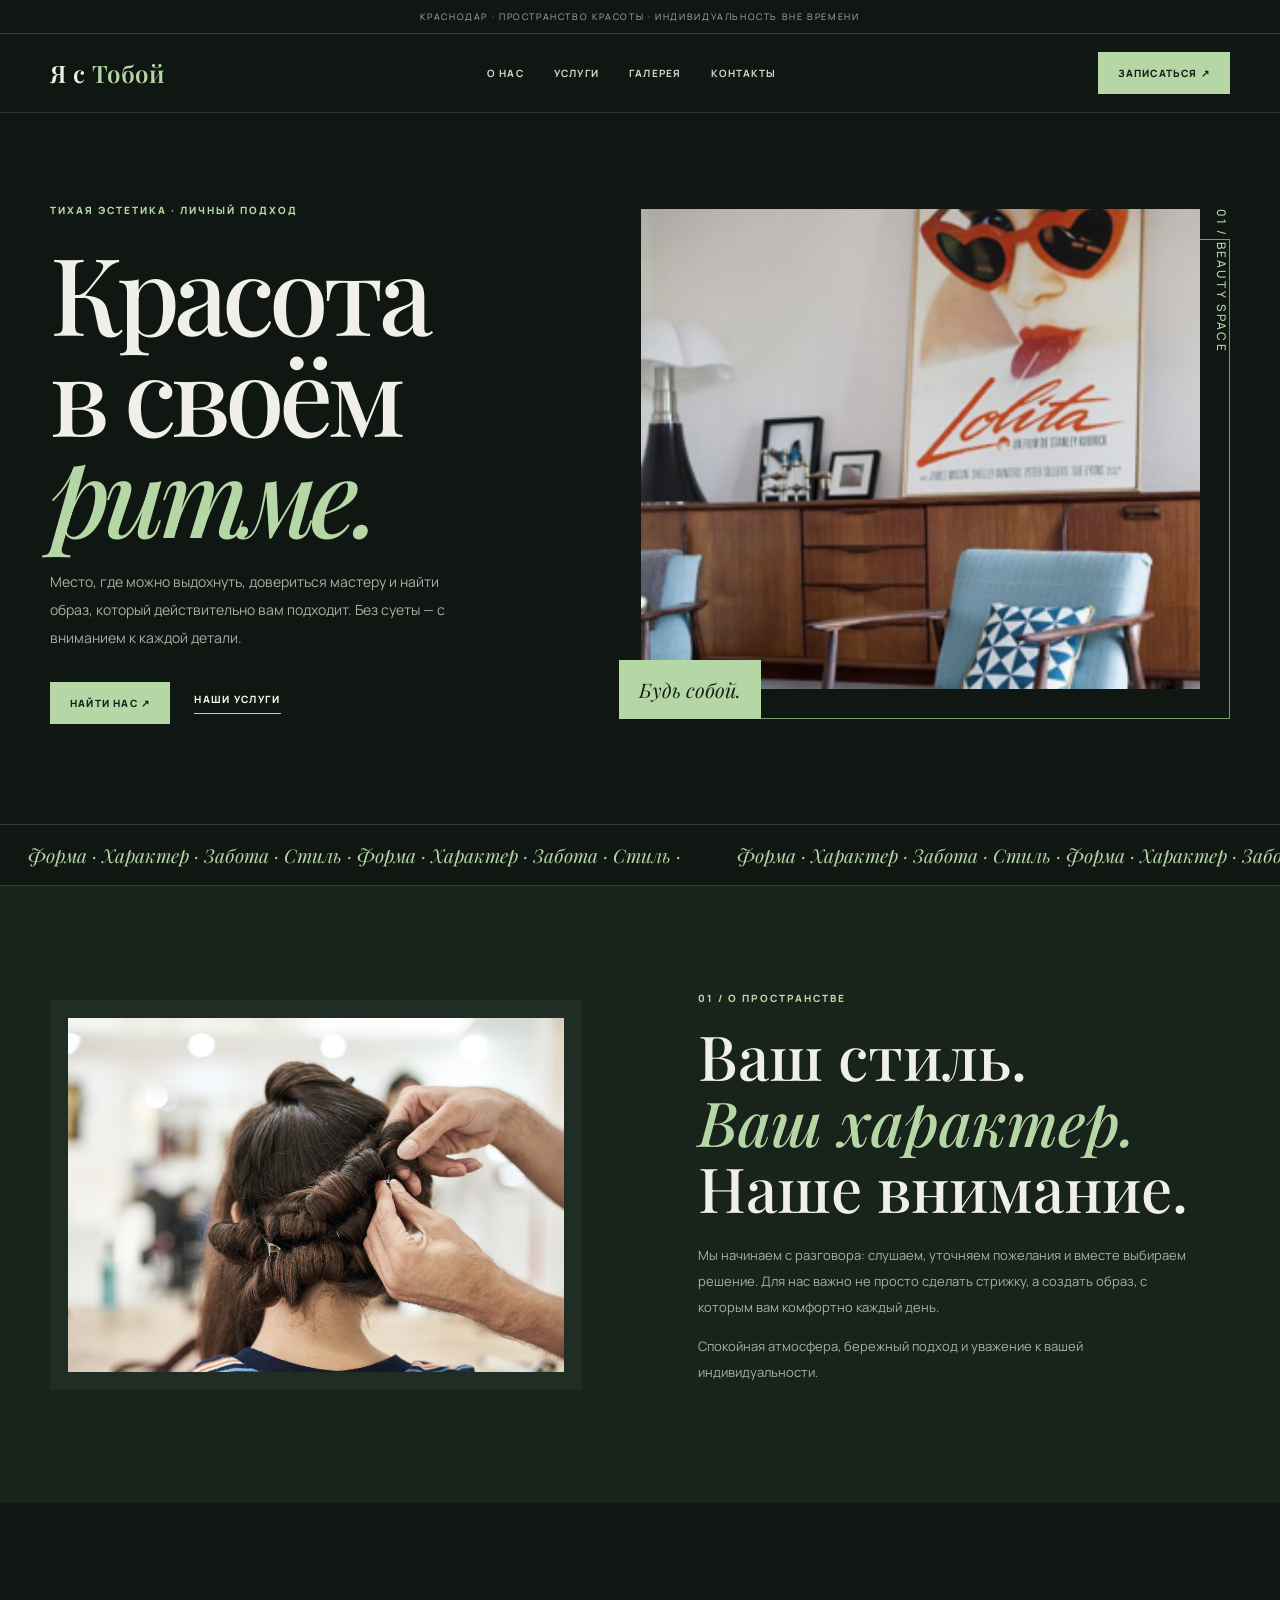
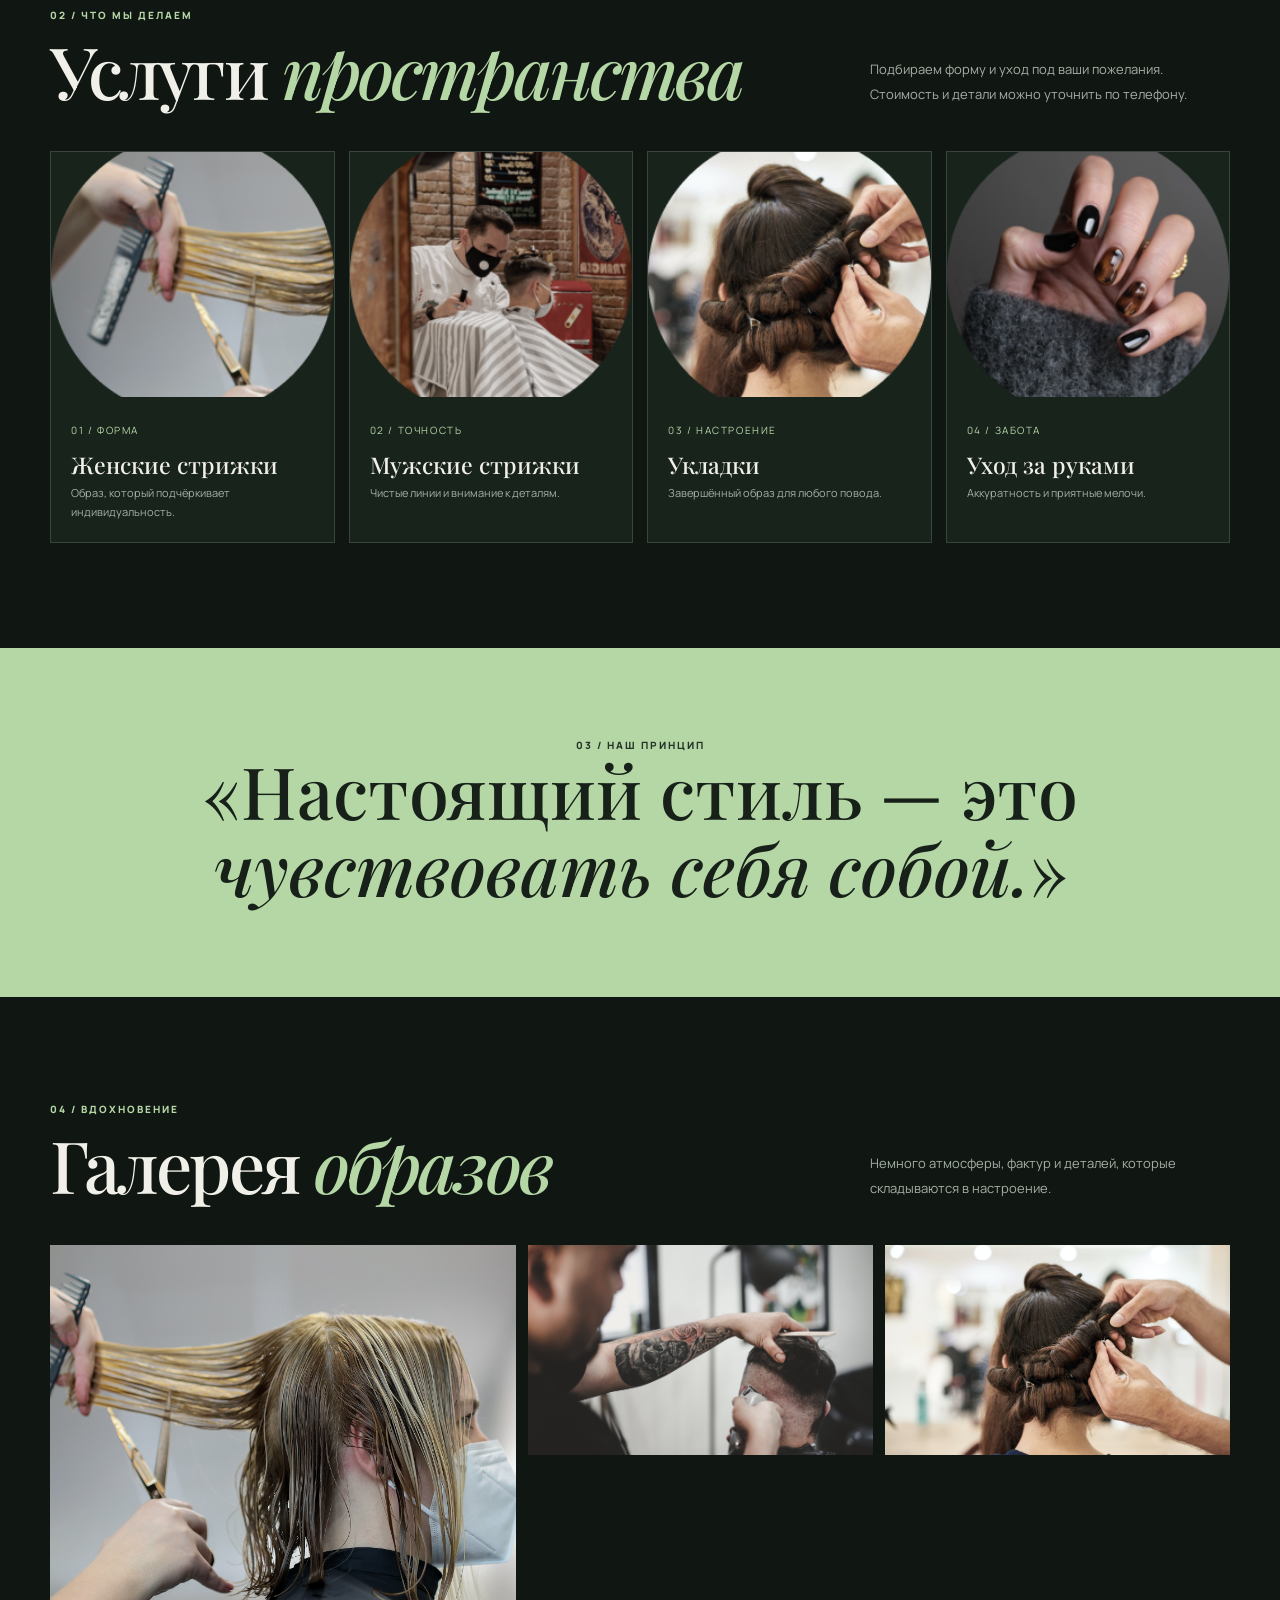
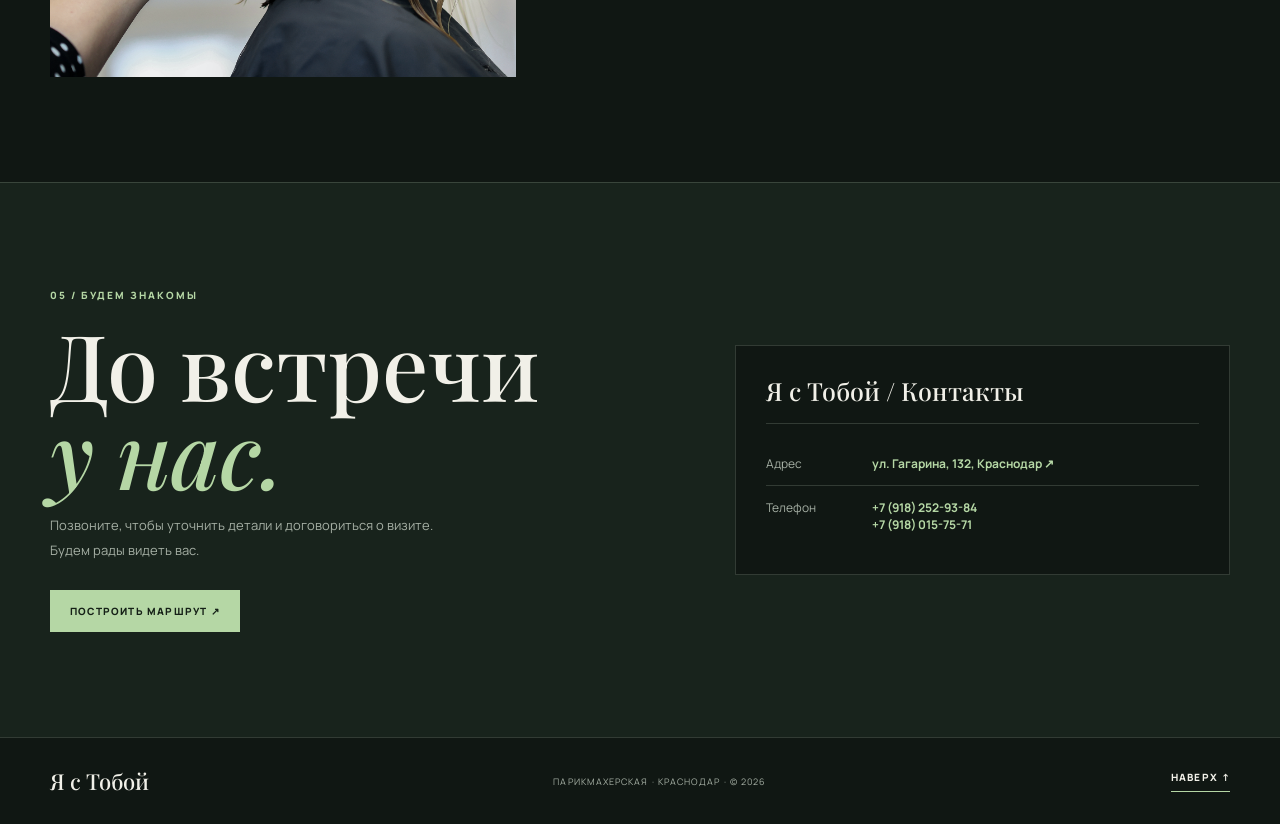
==== commit 97fe0a8e: "Restore original green site with local image assets" ====
--- a/index.html
+++ b/index.html
@@ -39,26 +39,26 @@
 <main id="top">
 <section class="wrap hero">
 <div><div class="eyebrow">Тихая эстетика · Личный подход</div><h1>Красота<br>в своём <em>ритме.</em></h1><p>Место, где можно выдохнуть, довериться мастеру и найти образ, который действительно вам подходит. Без суеты — с вниманием к каждой детали.</p><div class="hero-actions"><a class="cta" href="#contacts">Найти нас ↗</a><a class="quiet-link" href="#services">Наши услуги</a></div></div>
-<div class="hero-visual"><img src="https://xopo6o.github.io/images/header__img.png" alt="Атмосферный портрет для парикмахерской"><div class="visual-note">Будь собой.</div><div class="visual-index">01 / BEAUTY SPACE</div></div>
+<div class="hero-visual"><img src="images/header__img.png" alt="Атмосферный портрет для парикмахерской"><div class="visual-note">Будь собой.</div><div class="visual-index">01 / BEAUTY SPACE</div></div>
 </section>
 <div class="marquee"><span>Форма · Характер · Забота · Стиль · Форма · Характер · Забота · Стиль ·</span><span aria-hidden="true">Форма · Характер · Забота · Стиль · Форма · Характер · Забота · Стиль ·</span></div>
 <section class="section about" id="about"><div class="wrap about-grid">
-<div class="about-art"><img src="https://xopo6o.github.io/images/slider__haistyles.jpg" alt="Работа парикмахера и выразительный образ"></div>
+<div class="about-art"><img src="images/slider__haistyles.jpg" alt="Работа парикмахера и выразительный образ"></div>
 <div class="about-copy"><div class="eyebrow">01 / О пространстве</div><h3>Ваш стиль.<br><em>Ваш характер.</em><br>Наше внимание.</h3><p>Мы начинаем с разговора: слушаем, уточняем пожелания и вместе выбираем решение. Для нас важно не просто сделать стрижку, а создать образ, с которым вам комфортно каждый день.</p><p>Спокойная атмосфера, бережный подход и уважение к вашей индивидуальности.</p></div>
 </div></section>
 <section class="section wrap" id="services"><div class="section-head"><div><div class="eyebrow">02 / Что мы делаем</div><h2>Услуги <em>пространства</em></h2></div><p>Подбираем форму и уход под ваши пожелания. Стоимость и детали можно уточнить по телефону.</p></div>
 <div class="services">
-<article class="service"><div class="service-photo"><img src="https://xopo6o.github.io/images/services__womencut.png" alt="Женская стрижка"></div><div class="service-copy"><span class="service-no">01 / ФОРМА</span><h3>Женские стрижки</h3><p>Образ, который подчёркивает индивидуальность.</p></div></article>
-<article class="service"><div class="service-photo"><img src="https://xopo6o.github.io/images/services__mencut.png" alt="Мужская стрижка"></div><div class="service-copy"><span class="service-no">02 / ТОЧНОСТЬ</span><h3>Мужские стрижки</h3><p>Чистые линии и внимание к деталям.</p></div></article>
-<article class="service"><div class="service-photo"><img src="https://xopo6o.github.io/images/services__hairstyles.png" alt="Укладка волос"></div><div class="service-copy"><span class="service-no">03 / НАСТРОЕНИЕ</span><h3>Укладки</h3><p>Завершённый образ для любого повода.</p></div></article>
-<article class="service"><div class="service-photo"><img src="https://xopo6o.github.io/images/services__nail.png" alt="Уход за руками"></div><div class="service-copy"><span class="service-no">04 / ЗАБОТА</span><h3>Уход за руками</h3><p>Аккуратность и приятные мелочи.</p></div></article>
+<article class="service"><div class="service-photo"><img src="images/services__womencut.png" alt="Женская стрижка"></div><div class="service-copy"><span class="service-no">01 / ФОРМА</span><h3>Женские стрижки</h3><p>Образ, который подчёркивает индивидуальность.</p></div></article>
+<article class="service"><div class="service-photo"><img src="images/services__mencut.png" alt="Мужская стрижка"></div><div class="service-copy"><span class="service-no">02 / ТОЧНОСТЬ</span><h3>Мужские стрижки</h3><p>Чистые линии и внимание к деталям.</p></div></article>
+<article class="service"><div class="service-photo"><img src="images/services__hairstyles.png" alt="Укладка волос"></div><div class="service-copy"><span class="service-no">03 / НАСТРОЕНИЕ</span><h3>Укладки</h3><p>Завершённый образ для любого повода.</p></div></article>
+<article class="service"><div class="service-photo"><img src="images/services__nail.png" alt="Уход за руками"></div><div class="service-copy"><span class="service-no">04 / ЗАБОТА</span><h3>Уход за руками</h3><p>Аккуратность и приятные мелочи.</p></div></article>
 </div></section>
 <section class="quote"><div class="wrap"><div class="eyebrow" style="color:#243528">03 / Наш принцип</div><blockquote>«Настоящий стиль — это <em>чувствовать себя собой.</em>»</blockquote></div></section>
 <section class="section wrap" id="works"><div class="section-head"><div><div class="eyebrow">04 / Вдохновение</div><h2>Галерея <em>образов</em></h2></div><p>Немного атмосферы, фактур и деталей, которые складываются в настроение.</p></div>
 <div class="gallery">
-<figure><img src="https://xopo6o.github.io/images/slider__womancut.jpg" alt="Женский образ и укладка"><figcaption>Женский образ</figcaption></figure>
-<figure><img src="https://xopo6o.github.io/images/slider__mencut.jpg" alt="Мужская стрижка"><figcaption>Мужской стиль</figcaption></figure>
-<figure><img src="https://xopo6o.github.io/images/slider__haistyles.jpg" alt="Укладка волос"><figcaption>Форма и фактура</figcaption></figure>
+<figure><img src="images/slider__womancut.jpg" alt="Женский образ и укладка"><figcaption>Женский образ</figcaption></figure>
+<figure><img src="images/slider__mencut.jpg" alt="Мужская стрижка"><figcaption>Мужской стиль</figcaption></figure>
+<figure><img src="images/slider__haistyles.jpg" alt="Укладка волос"><figcaption>Форма и фактура</figcaption></figure>
 </div></section>
 <section class="section contact" id="contacts"><div class="wrap contact-grid">
 <div><div class="eyebrow">05 / Будем знакомы</div><h2>До встречи<br><em>у нас.</em></h2><p class="contact-intro">Позвоните, чтобы уточнить детали и договориться о визите. Будем рады видеть вас.</p><a class="cta" href="https://www.google.com/maps/dir/?api=1&destination=ул.+Гагарина,+132,+Краснодар" target="_blank" rel="noopener">Построить маршрут ↗</a></div>
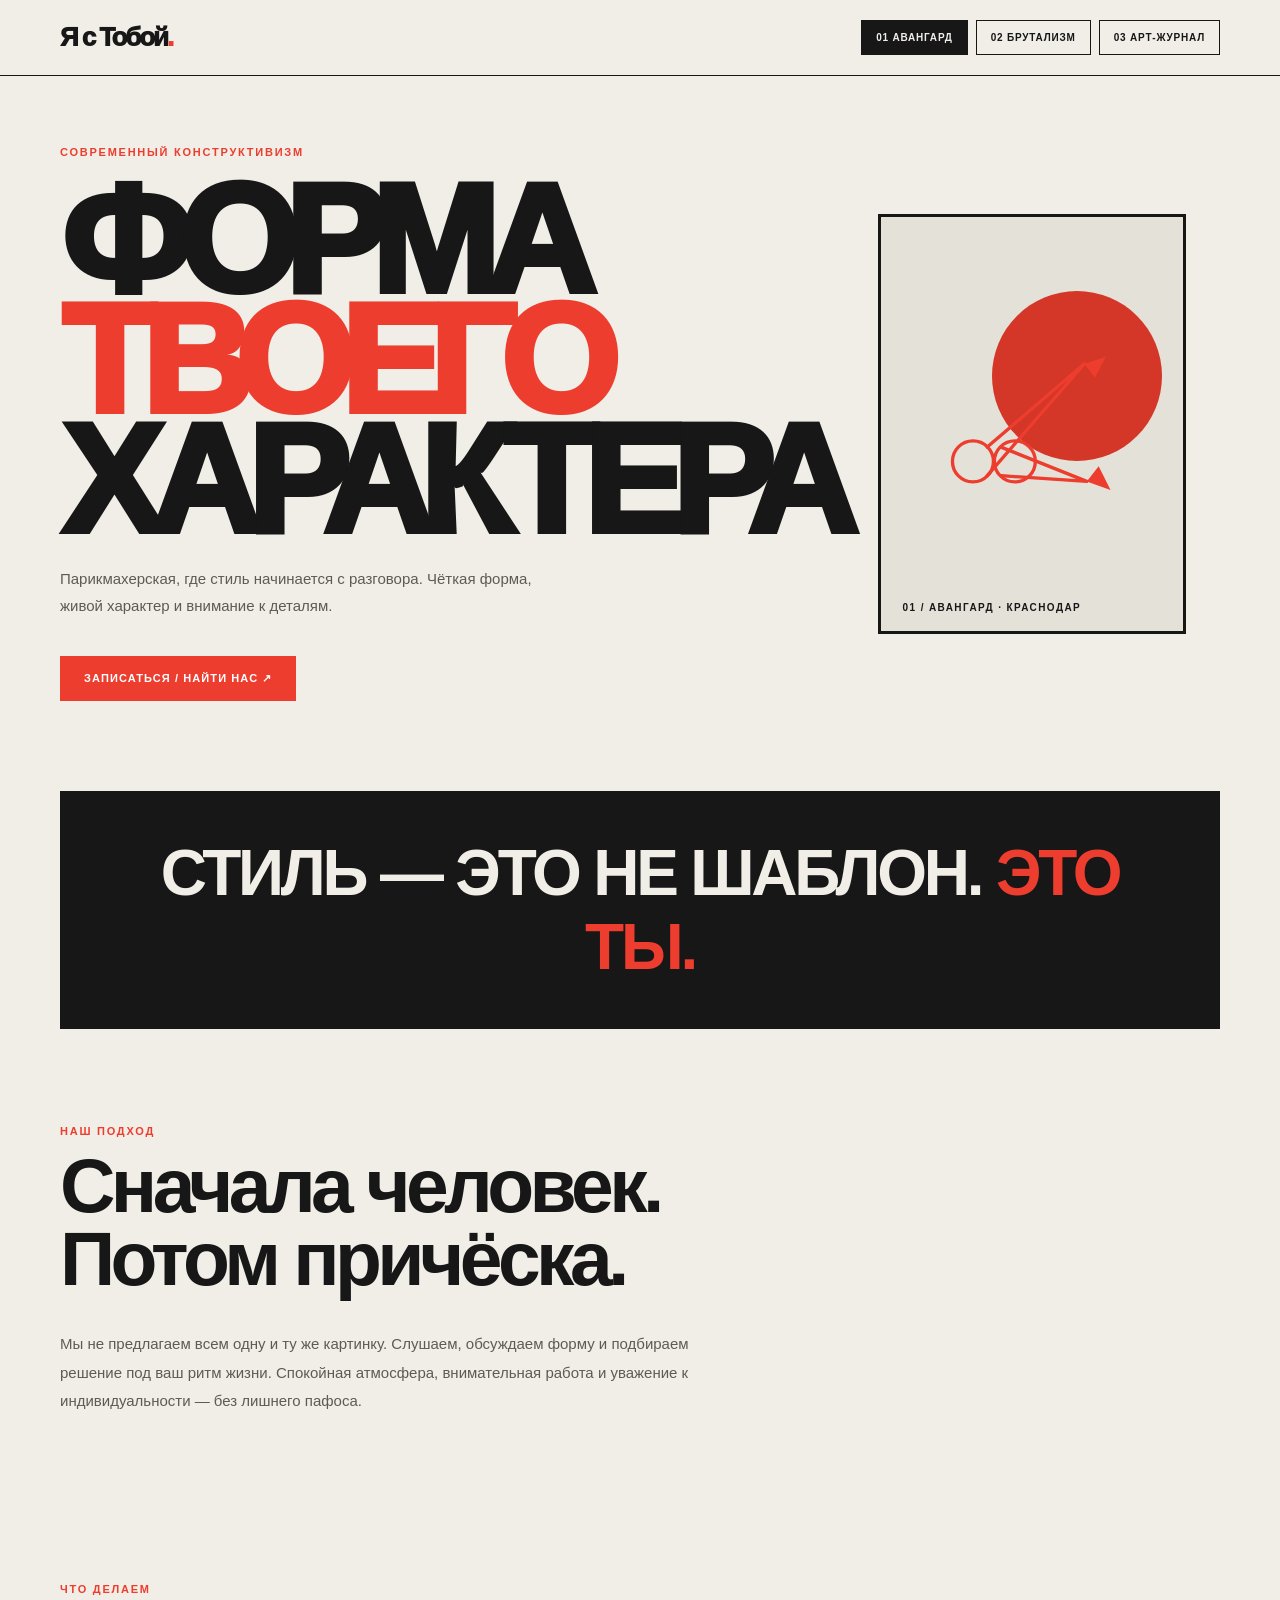
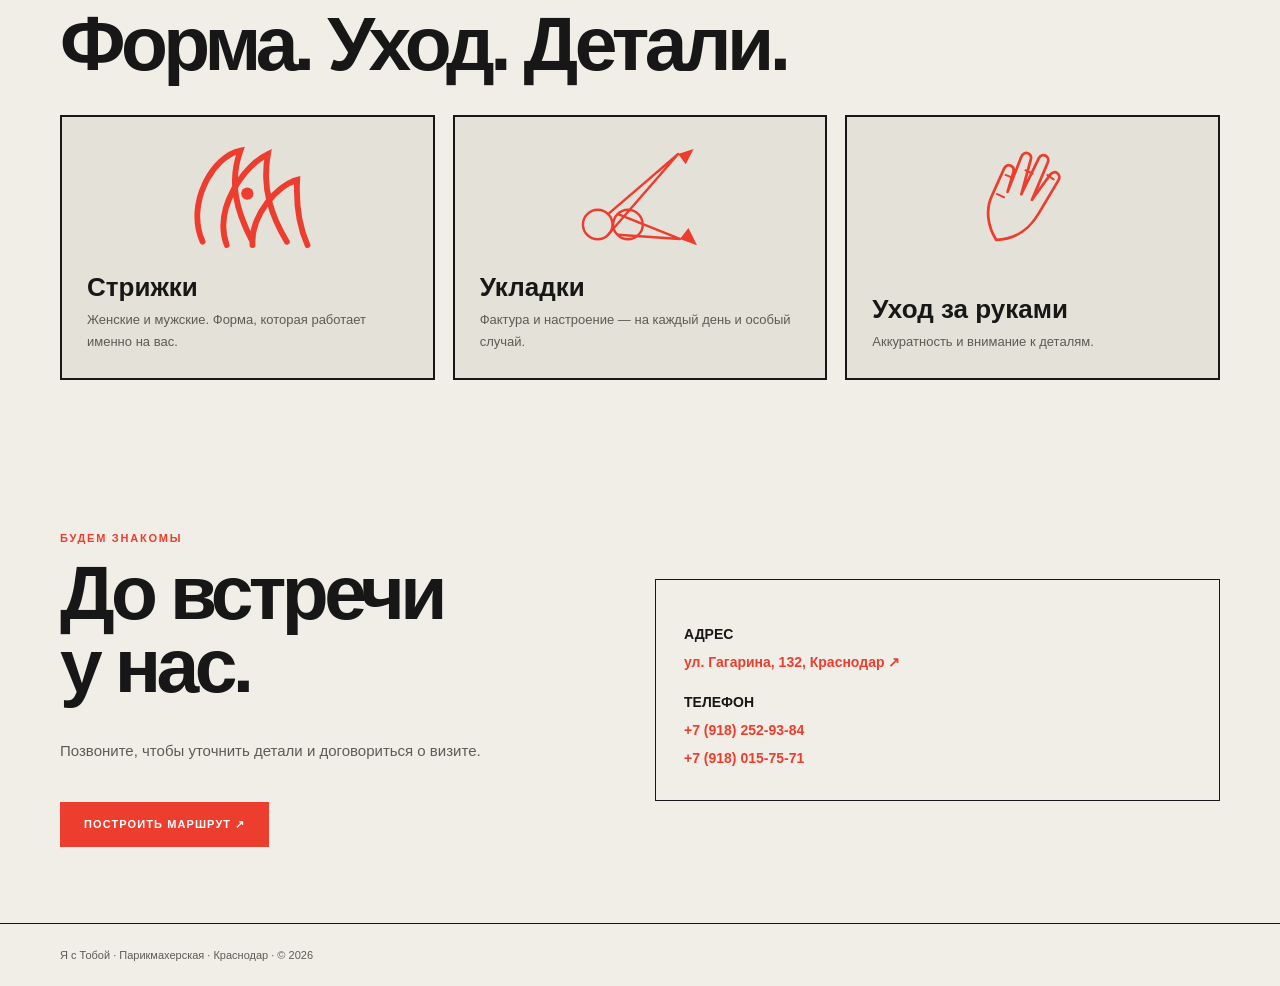
==== commit 5d98ed60: "Build three graphic salon design directions" ====
--- a/index.html
+++ b/index.html
@@ -1,76 +1,16 @@
-<!doctype html>
-<html lang="ru">
-<head>
-<meta charset="utf-8">
-<meta name="viewport" content="width=device-width, initial-scale=1">
-<meta name="theme-color" content="#101713">
-<meta name="description" content="Я с Тобой — парикмахерская и пространство красоты в Краснодаре. Стрижки, укладки и уход.">
-<title>Я с Тобой — пространство красоты</title>
-<link rel="preconnect" href="https://fonts.googleapis.com">
-<link rel="preconnect" href="https://fonts.gstatic.com" crossorigin>
-<link href="https://fonts.googleapis.com/css2?family=DM+Sans:wght@400;500;600;700&family=Manrope:wght@400;500;600;700;800&family=Playfair+Display:ital,wght@0,500;0,600;1,500&display=swap" rel="stylesheet">
-<style>
-:root{--bg:#101713;--panel:#18231c;--panel2:#202d24;--ink:#f1f0e8;--muted:#a5afa4;--green:#b5d7a5;--green2:#789b72;--line:rgba(221,235,215,.17);--sans:'Manrope',sans-serif;--serif:'Playfair Display',Georgia,serif}
-*{box-sizing:border-box}html{scroll-behavior:smooth;scroll-padding-top:90px}body{margin:0;background:var(--bg);color:var(--ink);font-family:var(--sans);-webkit-font-smoothing:antialiased}a{color:inherit;text-decoration:none}img{display:block;width:100%;height:100%;object-fit:cover}button{font:inherit}.wrap{width:min(1180px,calc(100% - 56px));margin:auto}.eyebrow{font-size:10px;font-weight:800;letter-spacing:.2em;text-transform:uppercase;color:var(--green)}.muted{color:var(--muted)}
-.top{border-bottom:1px solid var(--line);color:var(--muted);font-size:9px;letter-spacing:.18em;text-transform:uppercase;text-align:center;padding:10px 15px}
-header{position:sticky;top:0;z-index:10;background:rgba(16,23,19,.94);backdrop-filter:blur(14px);border-bottom:1px solid var(--line)}.nav{height:78px;display:flex;align-items:center;justify-content:space-between;gap:24px}.brand{font:600 24px var(--serif);letter-spacing:.02em}.brand span{color:var(--green)}.links{display:flex;gap:30px}.links a{font-size:10px;font-weight:700;letter-spacing:.12em;text-transform:uppercase;color:#d4dbd1}.links a:hover{color:var(--green)}.cta{display:inline-flex;align-items:center;justify-content:center;background:var(--green);color:#152017;padding:14px 20px;font-size:10px;font-weight:800;letter-spacing:.12em;text-transform:uppercase;transition:.2s}.cta:hover{background:#d1e7c7;transform:translateY(-2px)}.menu{display:none;background:none;border:1px solid var(--line);color:var(--ink);padding:10px 12px}
-.hero{display:grid;grid-template-columns:.92fr 1.08fr;gap:7vw;align-items:center;padding:90px 0 100px;min-height:650px}.hero h1{font:500 clamp(64px,8.4vw,112px)/.94 var(--serif);letter-spacing:-.055em;margin:24px 0}.hero h1 em{font-style:italic;color:var(--green)}.hero p{max-width:420px;color:var(--muted);font-size:14px;line-height:2;margin:0 0 30px}.hero-actions{display:flex;align-items:center;gap:24px;flex-wrap:wrap}.quiet-link{font-size:10px;font-weight:800;letter-spacing:.13em;text-transform:uppercase;border-bottom:1px solid var(--green);padding:0 0 7px}.hero-visual{height:510px;position:relative;padding:0 30px 30px 0}.hero-visual:before{content:"";position:absolute;inset:30px 0 0 30px;border:1px solid var(--green2)}.hero-visual img{position:relative;z-index:1;object-position:center 30%;filter:saturate(.72);}.visual-note{position:absolute;z-index:2;left:-22px;bottom:0;background:var(--green);color:#152017;padding:16px 20px;font:italic 20px var(--serif)}.visual-index{position:absolute;right:0;top:0;color:var(--green);font:500 12px var(--sans);letter-spacing:.18em;writing-mode:vertical-rl}
-.marquee{overflow:hidden;border-block:1px solid var(--line);padding:17px 0;color:var(--green);font:italic 19px var(--serif);white-space:nowrap}.marquee span{padding:0 28px}
-.section{padding:105px 0}.section-head{display:flex;justify-content:space-between;align-items:end;gap:30px;margin-bottom:45px}.section-head h2{font:500 clamp(42px,6vw,72px)/1 var(--serif);letter-spacing:-.04em;margin:12px 0 0}.section-head h2 em{color:var(--green)}.section-head p{max-width:360px;color:var(--muted);font-size:13px;line-height:1.9;margin:0}
-.about{background:var(--panel)}.about-grid{display:grid;grid-template-columns:1fr 1fr;gap:9vw;align-items:center}.about-art{height:390px;position:relative;background:var(--panel2);padding:18px}.about-art:before{content:"";position:absolute;inset:35px;border:1px solid var(--green2)}.about-art img{position:relative;z-index:1;object-position:center 28%;filter:saturate(.65)}.about-copy h3{font:500 clamp(38px,5vw,62px)/1.06 var(--serif);margin:18px 0 22px}.about-copy h3 em{color:var(--green)}.about-copy p{font-size:13px;line-height:2;color:var(--muted);max-width:500px}
-.services{display:grid;grid-template-columns:repeat(4,1fr);gap:14px}.service{background:var(--panel);border:1px solid var(--line);overflow:hidden}.service-photo{height:245px;overflow:hidden}.service-photo img{transition:transform .6s;filter:saturate(.72)}.service:hover img{transform:scale(1.045)}.service-copy{padding:20px}.service-no{color:var(--green);font-size:10px;letter-spacing:.16em}.service h3{font:500 23px var(--serif);margin:10px 0 4px}.service p{font-size:11px;line-height:1.7;color:var(--muted);margin:0}
-.quote{background:var(--green);color:#172119;padding:90px 0;text-align:center}.quote blockquote{max-width:900px;margin:0 auto;font:500 clamp(38px,6vw,72px)/1.08 var(--serif)}.quote blockquote em{font-style:italic}
-.gallery{display:grid;grid-template-columns:1.15fr .85fr .85fr;grid-template-rows:210px 210px;gap:12px}.gallery figure{margin:0;overflow:hidden;background:var(--panel)}.gallery figure:first-child{grid-row:span 2}.gallery img{filter:saturate(.7);transition:transform .6s}.gallery figure:hover img{transform:scale(1.04)}.gallery figcaption{padding:9px 12px;background:var(--panel);color:var(--green);font-size:9px;letter-spacing:.14em;text-transform:uppercase}
-.contact{background:var(--panel);border-top:1px solid var(--line)}.contact-grid{display:grid;grid-template-columns:1fr .85fr;gap:8vw;align-items:center}.contact h2{font:500 clamp(55px,8vw,92px)/.95 var(--serif);margin:18px 0}.contact h2 em{color:var(--green)}.contact-intro{max-width:400px;color:var(--muted);font-size:13px;line-height:1.9;margin-bottom:28px}.contact-card{border:1px solid var(--line);padding:28px 30px;background:var(--bg)}.contact-card h3{font:500 25px var(--serif);margin:0 0 18px;padding-bottom:16px;border-bottom:1px solid var(--line)}.contact-row{display:grid;grid-template-columns:90px 1fr;gap:16px;padding:13px 0;border-bottom:1px solid var(--line);font-size:12px}.contact-row:last-child{border:0}.contact-row span:first-child{color:var(--muted)}.contact-row a{color:var(--green);font-weight:700}
-footer{padding:28px 0;border-top:1px solid var(--line)}.footer{display:flex;align-items:center;justify-content:space-between;gap:20px}.footer-brand{font:500 22px var(--serif)}.footer-note{font-size:9px;color:var(--muted);letter-spacing:.12em;text-transform:uppercase}
-@media(max-width:850px){.hero{gap:35px}.hero-visual{height:420px}.services{grid-template-columns:repeat(2,1fr)}.service-photo{height:260px}.gallery{grid-template-rows:180px 180px}.links{gap:17px}}
-@media(max-width:620px){.wrap{width:calc(100% - 36px)}.nav{height:68px}.brand{font-size:22px}.menu{display:block}.links{display:none;position:absolute;top:68px;left:0;right:0;padding:22px 20px;background:var(--bg);border-bottom:1px solid var(--line);flex-direction:column;gap:20px}.links.open{display:flex}.nav>.cta{padding:11px 12px;font-size:9px}.hero{display:flex;flex-direction:column;align-items:stretch;padding:55px 0 65px;gap:40px}.hero h1{font-size:clamp(66px,16vw,90px)}.hero-visual{height:360px;margin-left:18px}.section{padding:75px 0}.section-head{display:block}.section-head p{margin-top:18px}.about-grid,.contact-grid{grid-template-columns:1fr;gap:32px}.about-art{height:310px}.services{gap:9px}.service-photo{height:190px}.service-copy{padding:14px}.service h3{font-size:19px}.service p{font-size:10px}.quote{padding:70px 0}.gallery{grid-template-columns:1fr 1fr;grid-template-rows:230px 145px 145px;gap:8px}.gallery figure:first-child{grid-row:span 2}.gallery figure:last-child{grid-column:span 2}.contact-card{padding:22px 17px}.contact-row{grid-template-columns:75px 1fr;font-size:11px}.footer{flex-direction:column;text-align:center}.footer-note{line-height:1.8}}
-@media(prefers-reduced-motion:reduce){html{scroll-behavior:auto}*,*:before,*:after{transition:none!important}}
-</style>
-</head>
-<body>
-<div class="top">Краснодар · Пространство красоты · Индивидуальность вне времени</div>
-<header><div class="wrap nav">
-<a class="brand" href="#top">Я с <span>Тобой</span></a>
-<button class="menu" aria-expanded="false" aria-controls="navlinks">Меню</button>
-<nav class="links" id="navlinks"><a href="#about">О нас</a><a href="#services">Услуги</a><a href="#works">Галерея</a><a href="#contacts">Контакты</a></nav>
-<a class="cta" href="#contacts">Записаться ↗</a>
-</div></header>
-<main id="top">
-<section class="wrap hero">
-<div><div class="eyebrow">Тихая эстетика · Личный подход</div><h1>Красота<br>в своём <em>ритме.</em></h1><p>Место, где можно выдохнуть, довериться мастеру и найти образ, который действительно вам подходит. Без суеты — с вниманием к каждой детали.</p><div class="hero-actions"><a class="cta" href="#contacts">Найти нас ↗</a><a class="quiet-link" href="#services">Наши услуги</a></div></div>
-<div class="hero-visual"><img src="images/header__img.png" alt="Атмосферный портрет для парикмахерской"><div class="visual-note">Будь собой.</div><div class="visual-index">01 / BEAUTY SPACE</div></div>
-</section>
-<div class="marquee"><span>Форма · Характер · Забота · Стиль · Форма · Характер · Забота · Стиль ·</span><span aria-hidden="true">Форма · Характер · Забота · Стиль · Форма · Характер · Забота · Стиль ·</span></div>
-<section class="section about" id="about"><div class="wrap about-grid">
-<div class="about-art"><img src="images/slider__haistyles.jpg" alt="Работа парикмахера и выразительный образ"></div>
-<div class="about-copy"><div class="eyebrow">01 / О пространстве</div><h3>Ваш стиль.<br><em>Ваш характер.</em><br>Наше внимание.</h3><p>Мы начинаем с разговора: слушаем, уточняем пожелания и вместе выбираем решение. Для нас важно не просто сделать стрижку, а создать образ, с которым вам комфортно каждый день.</p><p>Спокойная атмосфера, бережный подход и уважение к вашей индивидуальности.</p></div>
-</div></section>
-<section class="section wrap" id="services"><div class="section-head"><div><div class="eyebrow">02 / Что мы делаем</div><h2>Услуги <em>пространства</em></h2></div><p>Подбираем форму и уход под ваши пожелания. Стоимость и детали можно уточнить по телефону.</p></div>
-<div class="services">
-<article class="service"><div class="service-photo"><img src="images/services__womencut.png" alt="Женская стрижка"></div><div class="service-copy"><span class="service-no">01 / ФОРМА</span><h3>Женские стрижки</h3><p>Образ, который подчёркивает индивидуальность.</p></div></article>
-<article class="service"><div class="service-photo"><img src="images/services__mencut.png" alt="Мужская стрижка"></div><div class="service-copy"><span class="service-no">02 / ТОЧНОСТЬ</span><h3>Мужские стрижки</h3><p>Чистые линии и внимание к деталям.</p></div></article>
-<article class="service"><div class="service-photo"><img src="images/services__hairstyles.png" alt="Укладка волос"></div><div class="service-copy"><span class="service-no">03 / НАСТРОЕНИЕ</span><h3>Укладки</h3><p>Завершённый образ для любого повода.</p></div></article>
-<article class="service"><div class="service-photo"><img src="images/services__nail.png" alt="Уход за руками"></div><div class="service-copy"><span class="service-no">04 / ЗАБОТА</span><h3>Уход за руками</h3><p>Аккуратность и приятные мелочи.</p></div></article>
-</div></section>
-<section class="quote"><div class="wrap"><div class="eyebrow" style="color:#243528">03 / Наш принцип</div><blockquote>«Настоящий стиль — это <em>чувствовать себя собой.</em>»</blockquote></div></section>
-<section class="section wrap" id="works"><div class="section-head"><div><div class="eyebrow">04 / Вдохновение</div><h2>Галерея <em>образов</em></h2></div><p>Немного атмосферы, фактур и деталей, которые складываются в настроение.</p></div>
-<div class="gallery">
-<figure><img src="images/slider__womancut.jpg" alt="Женский образ и укладка"><figcaption>Женский образ</figcaption></figure>
-<figure><img src="images/slider__mencut.jpg" alt="Мужская стрижка"><figcaption>Мужской стиль</figcaption></figure>
-<figure><img src="images/slider__haistyles.jpg" alt="Укладка волос"><figcaption>Форма и фактура</figcaption></figure>
-</div></section>
-<section class="section contact" id="contacts"><div class="wrap contact-grid">
-<div><div class="eyebrow">05 / Будем знакомы</div><h2>До встречи<br><em>у нас.</em></h2><p class="contact-intro">Позвоните, чтобы уточнить детали и договориться о визите. Будем рады видеть вас.</p><a class="cta" href="https://www.google.com/maps/dir/?api=1&destination=ул.+Гагарина,+132,+Краснодар" target="_blank" rel="noopener">Построить маршрут ↗</a></div>
-<div class="contact-card"><h3>Я с Тобой / Контакты</h3><div class="contact-row"><span>Адрес</span><a href="https://www.google.com/maps/dir/?api=1&destination=ул.+Гагарина,+132,+Краснодар" target="_blank" rel="noopener">ул. Гагарина, 132, Краснодар ↗</a></div><div class="contact-row"><span>Телефон</span><div><a href="tel:+79182529384">+7 (918) 252-93-84</a><br><a href="tel:+79180157571">+7 (918) 015-75-71</a></div></div></div>
-</div></section>
-</main>
-<footer><div class="wrap footer"><div class="footer-brand">Я с Тобой</div><div class="footer-note">Парикмахерская · Краснодар · © <span id="year"></span></div><a class="quiet-link" href="#top">Наверх ↑</a></div></footer>
-<script>
-const menuButton=document.querySelector('.menu'),nav=document.querySelector('.links');
-menuButton.addEventListener('click',()=>{const opened=nav.classList.toggle('open');menuButton.setAttribute('aria-expanded',String(opened));});
-nav.querySelectorAll('a').forEach(a=>a.addEventListener('click',()=>{nav.classList.remove('open');menuButton.setAttribute('aria-expanded','false');}));
-document.getElementById('year').textContent=new Date().getFullYear();
-</script>
-</body>
-</html>+<!doctype html><html lang="ru"><head><meta charset="utf-8"><meta name="viewport" content="width=device-width,initial-scale=1"><meta name="description" content="Я с Тобой — парикмахерская в Краснодаре. Стрижки, укладки и уход."><title>Я с Тобой — парикмахерская в Краснодаре</title><style>
+
+:root{--bg:#f0eee7;--ink:#171717;--muted:#5d5b55;--accent:#ed3d2e;--panel:#e4e1d8;--line:#171717}
+body{font-family:Arial,sans-serif;background:var(--bg);color:var(--ink)}.logo{font-weight:950;letter-spacing:-.08em}.hero h1{font-size:clamp(4.5rem,12vw,10rem);line-height:.78;letter-spacing:-.09em;font-weight:950}.hero h1 i{color:var(--accent);font-style:normal}.tabs a.active{background:var(--ink);color:var(--bg)}.shape{background:var(--accent);border-radius:50%;width:170px;height:170px;position:absolute;right:7%;top:18%;mix-blend-mode:multiply}.art{border:3px solid var(--ink);background:var(--panel)}.art svg{color:var(--accent)}.cta{background:var(--accent);color:white}.service{border:2px solid var(--ink)}.service svg{color:var(--accent)}.band{background:var(--ink);color:var(--bg)}
+
+*{box-sizing:border-box}html{scroll-behavior:smooth}body{margin:0;--max:1160px}a{color:inherit;text-decoration:none}.wrap{width:min(var(--max),calc(100% - 44px));margin:auto}
+header{padding:20px 0;border-bottom:1px solid var(--line)}.head{display:flex;justify-content:space-between;align-items:center;gap:20px}.logo{font-size:26px}.tabs{display:flex;gap:8px;flex-wrap:wrap}.tabs a{font:800 10px Arial,sans-serif;letter-spacing:.08em;padding:11px 14px;border:1px solid var(--line)}.hero{min-height:650px;display:grid;grid-template-columns:1.1fr .9fr;align-items:center;gap:35px;padding:70px 0}.tag{font:800 11px Arial,sans-serif;letter-spacing:.16em;text-transform:uppercase;color:var(--accent)}.hero h1{margin:24px 0;position:relative;z-index:1}.hero p{font:15px/1.8 Arial,sans-serif;color:var(--muted);max-width:490px}.cta{display:inline-block;margin-top:22px;padding:16px 24px;font:900 11px Arial,sans-serif;letter-spacing:.1em;text-transform:uppercase}.art{height:420px;position:relative;display:grid;place-items:center;padding:40px}.art svg{width:90%;height:90%;position:relative;z-index:1}.art .label{position:absolute;bottom:18px;left:22px;font:900 10px Arial,sans-serif;letter-spacing:.14em}.section{padding:76px 0}.section h2{font-size:clamp(2.7rem,6vw,5rem);line-height:.95;letter-spacing:-.06em;margin:12px 0 35px}.intro{max-width:650px;font:15px/1.9 Arial,sans-serif;color:var(--muted)}.services{display:grid;grid-template-columns:repeat(3,1fr);gap:18px}.service{padding:25px;min-height:260px;display:flex;flex-direction:column;justify-content:space-between;background:var(--panel)}.service svg{width:100%;height:110px}.service h3{font-size:26px;margin:20px 0 6px}.service p{font:13px/1.7 Arial,sans-serif;color:var(--muted);margin:0}.band{padding:45px;margin:20px auto;text-align:center}.band strong{font-size:clamp(2rem,5vw,4.5rem);letter-spacing:-.05em}.contact{display:grid;grid-template-columns:1fr 1fr;gap:30px;align-items:center}.details{border:1px solid var(--line);padding:28px;font:14px/2 Arial,sans-serif}.details b{display:block;margin-top:12px}.details a{color:var(--accent);font-weight:800}footer{padding:25px 0;border-top:1px solid var(--line);font:11px Arial,sans-serif;color:var(--muted)}
+@media(max-width:760px){.head{align-items:flex-start;flex-direction:column}.hero{grid-template-columns:1fr;padding:55px 0;min-height:0}.hero h1{font-size:clamp(4rem,16vw,7rem)}.art{height:300px}.services{grid-template-columns:1fr}.service{min-height:210px}.contact{grid-template-columns:1fr}.section{padding:55px 0}}
+@media(prefers-reduced-motion:reduce){html{scroll-behavior:auto}}
+</style></head><body><header><div class="wrap head"><a class="logo" href="./">Я с Тобой<span style="color:var(--accent)">.</span></a><nav class="tabs" aria-label="Варианты сайта"><a class="active" href="./">01 АВАНГАРД</a><a href="brutal.html">02 БРУТАЛИЗМ</a><a href="editorial.html">03 АРТ-ЖУРНАЛ</a></nav></div></header>
+<main><section class="wrap hero"><div><div class="tag">СОВРЕМЕННЫЙ КОНСТРУКТИВИЗМ</div><h1>ФОРМА<br><i>ТВОЕГО</i><br>ХАРАКТЕРА</h1><p>Парикмахерская, где стиль начинается с разговора. Чёткая форма, живой характер и внимание к деталям.</p><a class="cta" href="#contacts">Записаться / найти нас ↗</a></div><div class="art"><div class="shape"></div><svg viewBox="0 0 420 320" role="img" aria-label="Графическая иллюстрация ножниц"><g fill="none" stroke="currentColor" stroke-width="7" stroke-linecap="round" stroke-linejoin="round"><circle cx="86" cy="240" r="43"/><circle cx="174" cy="240" r="43"/><path d="M116 210 320 35M145 210 325 282M116 270 320 35M145 270 325 282"/></g><path d="M320 35 365 20 342 65M325 282 375 300 350 250" fill="currentColor"/></svg><div class="label">01 / АВАНГАРД · КРАСНОДАР</div></div></section>
+<section class="band wrap"><strong>СТИЛЬ — ЭТО НЕ ШАБЛОН. <span style="color:var(--accent)">ЭТО ТЫ.</span></strong></section>
+<section class="wrap section"><div class="tag">НАШ ПОДХОД</div><h2>Сначала человек.<br>Потом причёска.</h2><p class="intro">Мы не предлагаем всем одну и ту же картинку. Слушаем, обсуждаем форму и подбираем решение под ваш ритм жизни. Спокойная атмосфера, внимательная работа и уважение к индивидуальности — без лишнего пафоса.</p></section>
+<section class="wrap section"><div class="tag">ЧТО ДЕЛАЕМ</div><h2>Форма. Уход. Детали.</h2><div class="services"><article class="service"><svg viewBox="0 0 420 320" role="img" aria-label="Графическая иллюстрация прядей волос"><path d="M80 290C30 180 110 40 190 25c-32 90-15 170 35 265M150 300C110 190 205 65 270 35c-18 100 10 180 55 255M225 300c-5-90 75-175 130-190-5 90 10 145 30 190" fill="none" stroke="currentColor" stroke-width="17" stroke-linecap="round"/><circle cx="210" cy="150" r="18" fill="currentColor"/></svg><div><h3>Стрижки</h3><p>Женские и мужские. Форма, которая работает именно на вас.</p></div></article><article class="service"><svg viewBox="0 0 420 320" role="img" aria-label="Графическая иллюстрация ножниц"><g fill="none" stroke="currentColor" stroke-width="7" stroke-linecap="round" stroke-linejoin="round"><circle cx="86" cy="240" r="43"/><circle cx="174" cy="240" r="43"/><path d="M116 210 320 35M145 210 325 282M116 270 320 35M145 270 325 282"/></g><path d="M320 35 365 20 342 65M325 282 375 300 350 250" fill="currentColor"/></svg><div><h3>Укладки</h3><p>Фактура и настроение — на каждый день и особый случай.</p></div></article><article class="service"><svg viewBox="0 0 420 320" role="img" aria-label="Графическая иллюстрация руки и ногтей"><path d="M105 285c-25-40-32-88-12-130l35-78c8-18 32-8 27 11l-17 57 40-102c8-20 34-11 27 10l-27 99 51-105c10-19 35-5 25 15l-45 106 53-73c13-17 35 0 23 18l-56 94c-23 39-57 75-124 78Z" fill="none" stroke="currentColor" stroke-width="8" stroke-linejoin="round"/><g fill="none" stroke="currentColor" stroke-width="6"><path d="m130 95 26 10M188 81l25 12M252 95l22 15M105 150l25 12"/></g></svg><div><h3>Уход за руками</h3><p>Аккуратность и внимание к деталям.</p></div></article></div></section>
+<section class="wrap section contact" id="contacts"><div><div class="tag">БУДЕМ ЗНАКОМЫ</div><h2>До встречи<br>у нас.</h2><p class="intro">Позвоните, чтобы уточнить детали и договориться о визите.</p><a class="cta" href="https://www.google.com/maps/dir/?api=1&destination=ул.+Гагарина,+132,+Краснодар" target="_blank" rel="noopener">Построить маршрут ↗</a></div><div class="details"><b>АДРЕС</b><a href="https://www.google.com/maps/dir/?api=1&destination=ул.+Гагарина,+132,+Краснодар" target="_blank" rel="noopener">ул. Гагарина, 132, Краснодар ↗</a><b>ТЕЛЕФОН</b><a href="tel:+79182529384">+7 (918) 252-93-84</a><br><a href="tel:+79180157571">+7 (918) 015-75-71</a></div></section></main>
+<footer><div class="wrap">Я с Тобой · Парикмахерская · Краснодар · © 2026</div></footer></body></html>
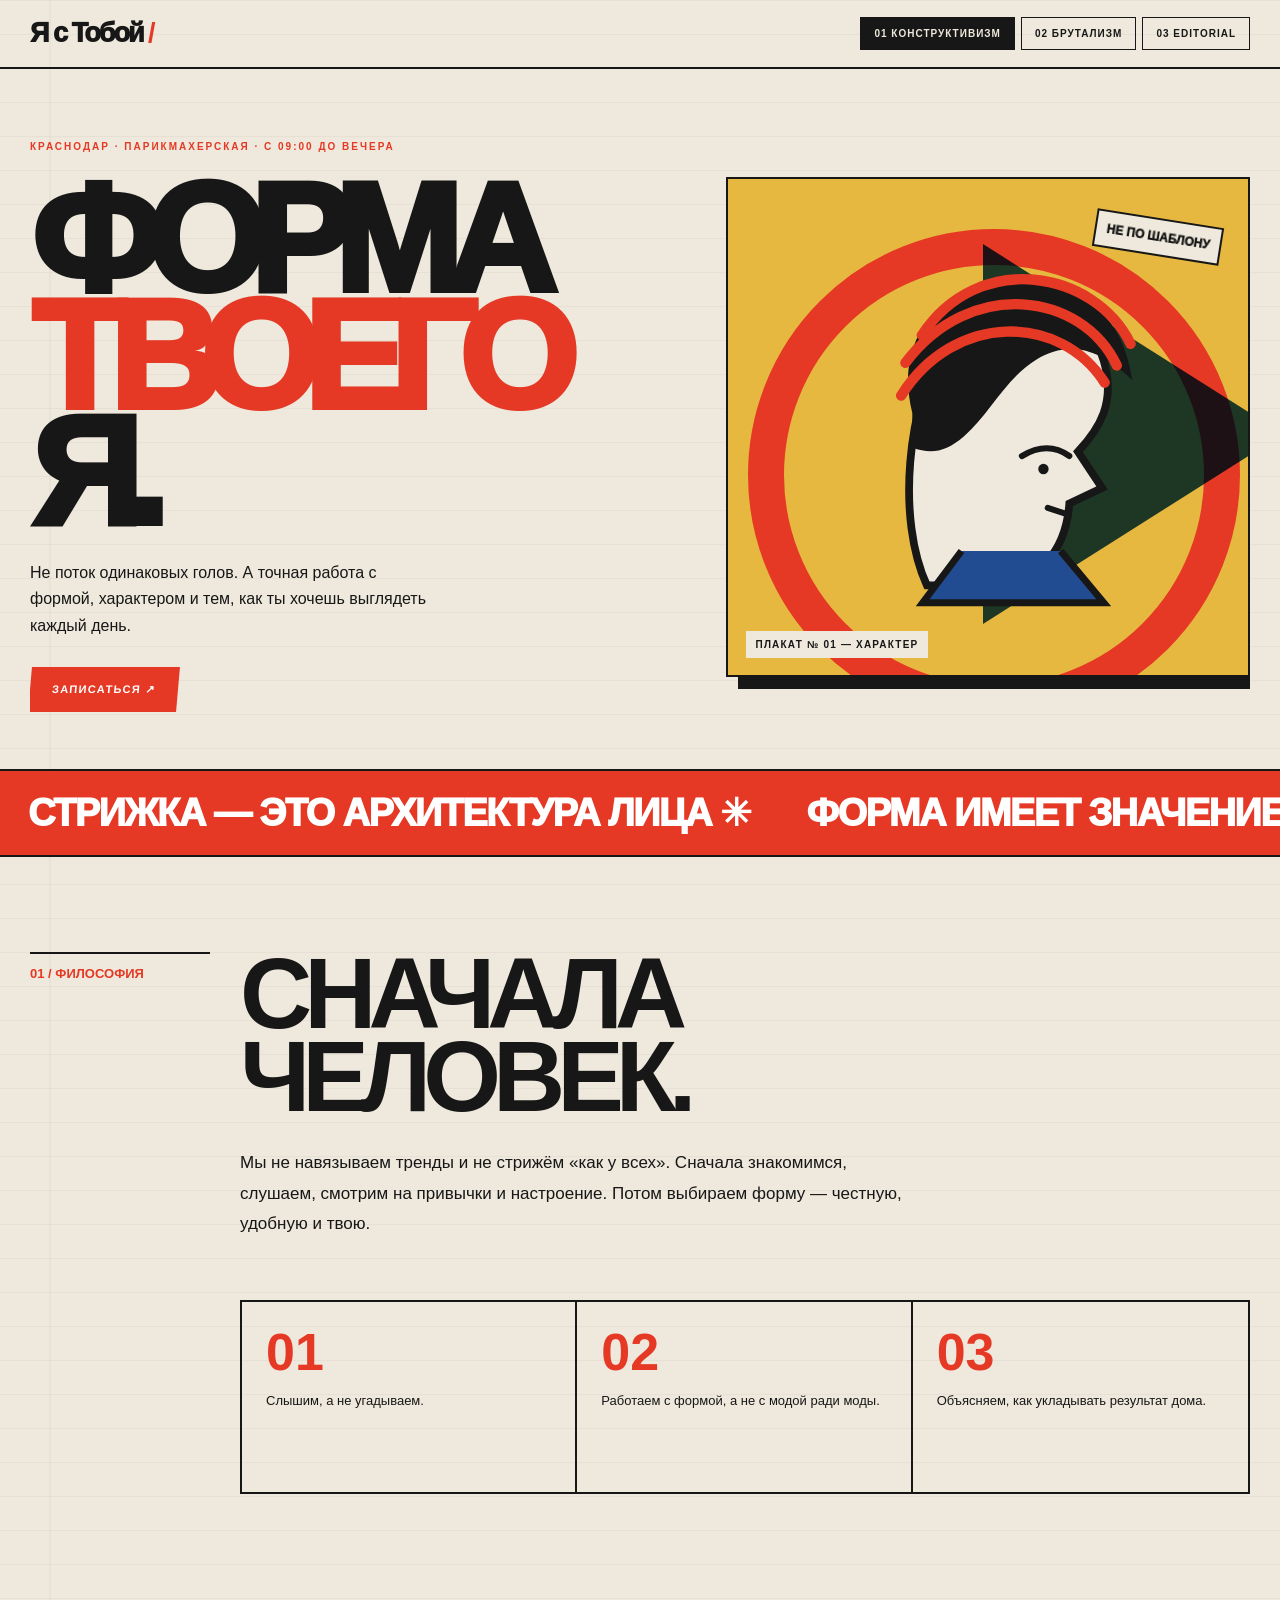
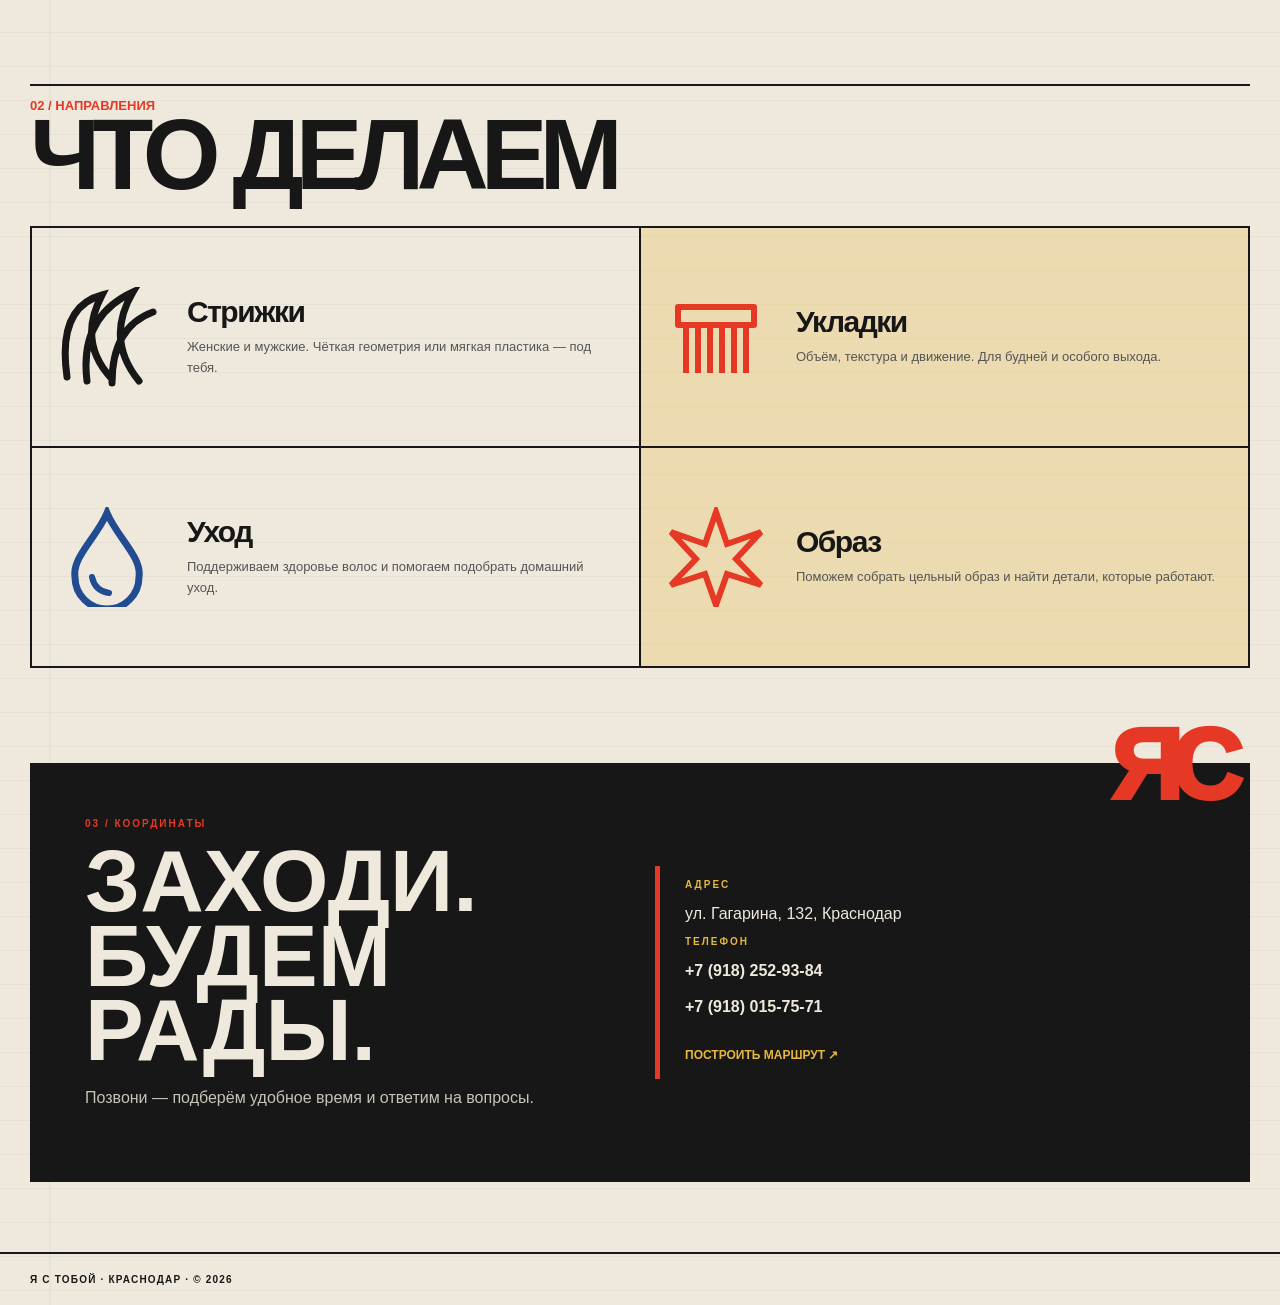
==== commit f325244c: "Redesign constructivist concept with poster graphics" ====
--- a/index.html
+++ b/index.html
@@ -1,16 +1,17 @@
-<!doctype html><html lang="ru"><head><meta charset="utf-8"><meta name="viewport" content="width=device-width,initial-scale=1"><meta name="description" content="Я с Тобой — парикмахерская в Краснодаре. Стрижки, укладки и уход."><title>Я с Тобой — парикмахерская в Краснодаре</title><style>
-
-:root{--bg:#f0eee7;--ink:#171717;--muted:#5d5b55;--accent:#ed3d2e;--panel:#e4e1d8;--line:#171717}
-body{font-family:Arial,sans-serif;background:var(--bg);color:var(--ink)}.logo{font-weight:950;letter-spacing:-.08em}.hero h1{font-size:clamp(4.5rem,12vw,10rem);line-height:.78;letter-spacing:-.09em;font-weight:950}.hero h1 i{color:var(--accent);font-style:normal}.tabs a.active{background:var(--ink);color:var(--bg)}.shape{background:var(--accent);border-radius:50%;width:170px;height:170px;position:absolute;right:7%;top:18%;mix-blend-mode:multiply}.art{border:3px solid var(--ink);background:var(--panel)}.art svg{color:var(--accent)}.cta{background:var(--accent);color:white}.service{border:2px solid var(--ink)}.service svg{color:var(--accent)}.band{background:var(--ink);color:var(--bg)}
-
-*{box-sizing:border-box}html{scroll-behavior:smooth}body{margin:0;--max:1160px}a{color:inherit;text-decoration:none}.wrap{width:min(var(--max),calc(100% - 44px));margin:auto}
-header{padding:20px 0;border-bottom:1px solid var(--line)}.head{display:flex;justify-content:space-between;align-items:center;gap:20px}.logo{font-size:26px}.tabs{display:flex;gap:8px;flex-wrap:wrap}.tabs a{font:800 10px Arial,sans-serif;letter-spacing:.08em;padding:11px 14px;border:1px solid var(--line)}.hero{min-height:650px;display:grid;grid-template-columns:1.1fr .9fr;align-items:center;gap:35px;padding:70px 0}.tag{font:800 11px Arial,sans-serif;letter-spacing:.16em;text-transform:uppercase;color:var(--accent)}.hero h1{margin:24px 0;position:relative;z-index:1}.hero p{font:15px/1.8 Arial,sans-serif;color:var(--muted);max-width:490px}.cta{display:inline-block;margin-top:22px;padding:16px 24px;font:900 11px Arial,sans-serif;letter-spacing:.1em;text-transform:uppercase}.art{height:420px;position:relative;display:grid;place-items:center;padding:40px}.art svg{width:90%;height:90%;position:relative;z-index:1}.art .label{position:absolute;bottom:18px;left:22px;font:900 10px Arial,sans-serif;letter-spacing:.14em}.section{padding:76px 0}.section h2{font-size:clamp(2.7rem,6vw,5rem);line-height:.95;letter-spacing:-.06em;margin:12px 0 35px}.intro{max-width:650px;font:15px/1.9 Arial,sans-serif;color:var(--muted)}.services{display:grid;grid-template-columns:repeat(3,1fr);gap:18px}.service{padding:25px;min-height:260px;display:flex;flex-direction:column;justify-content:space-between;background:var(--panel)}.service svg{width:100%;height:110px}.service h3{font-size:26px;margin:20px 0 6px}.service p{font:13px/1.7 Arial,sans-serif;color:var(--muted);margin:0}.band{padding:45px;margin:20px auto;text-align:center}.band strong{font-size:clamp(2rem,5vw,4.5rem);letter-spacing:-.05em}.contact{display:grid;grid-template-columns:1fr 1fr;gap:30px;align-items:center}.details{border:1px solid var(--line);padding:28px;font:14px/2 Arial,sans-serif}.details b{display:block;margin-top:12px}.details a{color:var(--accent);font-weight:800}footer{padding:25px 0;border-top:1px solid var(--line);font:11px Arial,sans-serif;color:var(--muted)}
-@media(max-width:760px){.head{align-items:flex-start;flex-direction:column}.hero{grid-template-columns:1fr;padding:55px 0;min-height:0}.hero h1{font-size:clamp(4rem,16vw,7rem)}.art{height:300px}.services{grid-template-columns:1fr}.service{min-height:210px}.contact{grid-template-columns:1fr}.section{padding:55px 0}}
+<!doctype html>
+<html lang="ru"><head><meta charset="utf-8"><meta name="viewport" content="width=device-width,initial-scale=1"><meta name="description" content="Я с Тобой — парикмахерская в Краснодаре"><title>Я с Тобой — Форма характера</title><style>
+:root{--paper:#eee9dc;--ink:#171717;--red:#e53925;--blue:#214c91;--yellow:#e6b83f;--line:2px solid var(--ink)}
+*{box-sizing:border-box}html{scroll-behavior:smooth}body{margin:0;background-color:var(--paper);color:var(--ink);font-family:Arial,Helvetica,sans-serif;background-image:linear-gradient(90deg,transparent 49px,rgba(0,0,0,.055) 50px,transparent 51px),linear-gradient(rgba(0,0,0,.035) 1px,transparent 1px);background-size:100% 100%,100% 34px}
+a{color:inherit;text-decoration:none}.wrap{width:min(1220px,calc(100% - 48px));margin:auto}.top{border-bottom:var(--line);padding:17px 0}.nav{display:flex;justify-content:space-between;align-items:center;gap:20px}.brand{font-weight:1000;font-size:27px;letter-spacing:-2px}.brand b{color:var(--red)}.tabs{display:flex;gap:6px;flex-wrap:wrap}.tabs a{font-size:10px;font-weight:900;letter-spacing:.1em;padding:10px 13px;border:1px solid var(--ink)}.tabs .on{background:var(--ink);color:var(--paper)}
+.hero{position:relative;min-height:700px;padding:70px 0 55px;display:grid;grid-template-columns:1.12fr .88fr;align-items:center;gap:28px;overflow:hidden}.kicker,.micro{font-size:10px;font-weight:900;letter-spacing:.2em;text-transform:uppercase}.kicker{color:var(--red)}h1{font-size:clamp(76px,12vw,160px);line-height:.76;letter-spacing:-.105em;margin:30px 0 28px;font-weight:1000;position:relative;z-index:2}h1 span{color:var(--red)}.lead{font-size:16px;line-height:1.65;max-width:410px;margin:0 0 28px}.button{display:inline-block;background:var(--red);color:white;padding:16px 22px;font-size:11px;font-weight:900;letter-spacing:.12em;text-transform:uppercase;transform:skew(-5deg)}.poster{height:500px;position:relative;border:var(--line);background:var(--yellow);overflow:hidden;box-shadow:12px 12px 0 var(--ink)}.poster:before{content:"";position:absolute;width:420px;height:420px;border:36px solid var(--red);border-radius:50%;left:20px;top:50px}.poster:after{content:"";position:absolute;width:0;height:0;border-top:190px solid transparent;border-bottom:190px solid transparent;border-left:300px solid var(--blue);right:-35px;top:65px;mix-blend-mode:multiply}.portrait{position:absolute;z-index:2;inset:70px 45px 55px 95px;width:calc(100% - 140px);height:calc(100% - 125px)}.poster-note{position:absolute;z-index:3;bottom:17px;left:18px;background:var(--paper);padding:8px 10px;font-size:10px;font-weight:900;letter-spacing:.12em}.stamp{position:absolute;right:5%;top:8%;z-index:4;font-size:12px;font-weight:1000;transform:rotate(9deg);border:2px solid var(--ink);padding:10px;background:var(--paper)}
+.ticker{background:var(--red);color:white;border-block:var(--line);padding:20px 0;overflow:hidden;font-weight:1000;font-size:clamp(20px,3vw,38px);letter-spacing:-.04em;white-space:nowrap}.ticker span{padding:0 28px}.section{padding:95px 0}.section-head{display:grid;grid-template-columns:180px 1fr;gap:30px;align-items:start}.num{font-size:13px;font-weight:900;color:var(--red);border-top:var(--line);padding-top:12px}.section h2{font-size:clamp(48px,8vw,100px);line-height:.83;letter-spacing:-.08em;margin:0 0 30px}.copy{font-size:17px;line-height:1.8;max-width:680px}.manifesto{margin-top:60px;display:grid;grid-template-columns:repeat(3,1fr);border:var(--line)}.manifesto article{padding:24px;min-height:190px;border-right:var(--line)}.manifesto article:last-child{border:0}.manifesto strong{display:block;font-size:52px;line-height:1;color:var(--red)}.manifesto p{font-size:13px;line-height:1.6}
+.services{display:grid;grid-template-columns:1fr 1fr;gap:0;border-top:var(--line);border-left:var(--line)}.service{min-height:220px;padding:25px;border-right:var(--line);border-bottom:var(--line);display:grid;grid-template-columns:110px 1fr;gap:20px;align-items:center}.service svg{width:100px;height:100px}.service h3{font-size:30px;letter-spacing:-.05em;margin:0 0 8px}.service p{font-size:13px;line-height:1.6;margin:0;color:#555}.service:nth-child(2n){background:rgba(230,184,63,.28)}.service:nth-child(3n) svg{color:var(--blue)}.service:nth-child(2n) svg{color:var(--red)}
+.contact{background:var(--ink);color:var(--paper);padding:55px;display:grid;grid-template-columns:1fr 1fr;gap:30px;margin-bottom:70px;position:relative}.contact:after{content:"ЯС";position:absolute;right:20px;top:-55px;color:var(--red);font-weight:1000;font-size:100px;letter-spacing:-.12em}.contact h2{font-size:clamp(50px,7vw,88px);line-height:.85;margin:15px 0}.contact p{line-height:1.7;color:#c8c3b8}.info{border-left:5px solid var(--red);padding:8px 0 8px 25px;align-self:center;line-height:2.2}.info b{display:block;color:var(--yellow);font-size:10px;letter-spacing:.2em}.info a{font-weight:700}.map{display:inline-block;margin-top:18px;color:var(--yellow);font-size:12px;font-weight:900;text-transform:uppercase}footer{border-top:var(--line);padding:20px 0;font-size:10px;font-weight:800;letter-spacing:.12em}
+@media(max-width:760px){.nav{align-items:flex-start;flex-direction:column}.hero{grid-template-columns:1fr;padding:50px 0;min-height:0}.hero h1{font-size:clamp(74px,18vw,125px)}.poster{height:350px;margin:10px 8px 15px}.poster:before{width:280px;height:280px}.portrait{inset:40px 35px 45px 60px;width:calc(100% - 95px);height:calc(100% - 85px)}.section{padding:65px 0}.section-head{grid-template-columns:1fr;gap:12px}.manifesto{grid-template-columns:1fr}.manifesto article{border-right:0;border-bottom:var(--line)}.services{grid-template-columns:1fr}.service{grid-template-columns:85px 1fr}.service svg{width:78px}.contact{grid-template-columns:1fr;padding:30px 24px}.contact:after{font-size:64px;top:-34px}}
 @media(prefers-reduced-motion:reduce){html{scroll-behavior:auto}}
-</style></head><body><header><div class="wrap head"><a class="logo" href="./">Я с Тобой<span style="color:var(--accent)">.</span></a><nav class="tabs" aria-label="Варианты сайта"><a class="active" href="./">01 АВАНГАРД</a><a href="brutal.html">02 БРУТАЛИЗМ</a><a href="editorial.html">03 АРТ-ЖУРНАЛ</a></nav></div></header>
-<main><section class="wrap hero"><div><div class="tag">СОВРЕМЕННЫЙ КОНСТРУКТИВИЗМ</div><h1>ФОРМА<br><i>ТВОЕГО</i><br>ХАРАКТЕРА</h1><p>Парикмахерская, где стиль начинается с разговора. Чёткая форма, живой характер и внимание к деталям.</p><a class="cta" href="#contacts">Записаться / найти нас ↗</a></div><div class="art"><div class="shape"></div><svg viewBox="0 0 420 320" role="img" aria-label="Графическая иллюстрация ножниц"><g fill="none" stroke="currentColor" stroke-width="7" stroke-linecap="round" stroke-linejoin="round"><circle cx="86" cy="240" r="43"/><circle cx="174" cy="240" r="43"/><path d="M116 210 320 35M145 210 325 282M116 270 320 35M145 270 325 282"/></g><path d="M320 35 365 20 342 65M325 282 375 300 350 250" fill="currentColor"/></svg><div class="label">01 / АВАНГАРД · КРАСНОДАР</div></div></section>
-<section class="band wrap"><strong>СТИЛЬ — ЭТО НЕ ШАБЛОН. <span style="color:var(--accent)">ЭТО ТЫ.</span></strong></section>
-<section class="wrap section"><div class="tag">НАШ ПОДХОД</div><h2>Сначала человек.<br>Потом причёска.</h2><p class="intro">Мы не предлагаем всем одну и ту же картинку. Слушаем, обсуждаем форму и подбираем решение под ваш ритм жизни. Спокойная атмосфера, внимательная работа и уважение к индивидуальности — без лишнего пафоса.</p></section>
-<section class="wrap section"><div class="tag">ЧТО ДЕЛАЕМ</div><h2>Форма. Уход. Детали.</h2><div class="services"><article class="service"><svg viewBox="0 0 420 320" role="img" aria-label="Графическая иллюстрация прядей волос"><path d="M80 290C30 180 110 40 190 25c-32 90-15 170 35 265M150 300C110 190 205 65 270 35c-18 100 10 180 55 255M225 300c-5-90 75-175 130-190-5 90 10 145 30 190" fill="none" stroke="currentColor" stroke-width="17" stroke-linecap="round"/><circle cx="210" cy="150" r="18" fill="currentColor"/></svg><div><h3>Стрижки</h3><p>Женские и мужские. Форма, которая работает именно на вас.</p></div></article><article class="service"><svg viewBox="0 0 420 320" role="img" aria-label="Графическая иллюстрация ножниц"><g fill="none" stroke="currentColor" stroke-width="7" stroke-linecap="round" stroke-linejoin="round"><circle cx="86" cy="240" r="43"/><circle cx="174" cy="240" r="43"/><path d="M116 210 320 35M145 210 325 282M116 270 320 35M145 270 325 282"/></g><path d="M320 35 365 20 342 65M325 282 375 300 350 250" fill="currentColor"/></svg><div><h3>Укладки</h3><p>Фактура и настроение — на каждый день и особый случай.</p></div></article><article class="service"><svg viewBox="0 0 420 320" role="img" aria-label="Графическая иллюстрация руки и ногтей"><path d="M105 285c-25-40-32-88-12-130l35-78c8-18 32-8 27 11l-17 57 40-102c8-20 34-11 27 10l-27 99 51-105c10-19 35-5 25 15l-45 106 53-73c13-17 35 0 23 18l-56 94c-23 39-57 75-124 78Z" fill="none" stroke="currentColor" stroke-width="8" stroke-linejoin="round"/><g fill="none" stroke="currentColor" stroke-width="6"><path d="m130 95 26 10M188 81l25 12M252 95l22 15M105 150l25 12"/></g></svg><div><h3>Уход за руками</h3><p>Аккуратность и внимание к деталям.</p></div></article></div></section>
-<section class="wrap section contact" id="contacts"><div><div class="tag">БУДЕМ ЗНАКОМЫ</div><h2>До встречи<br>у нас.</h2><p class="intro">Позвоните, чтобы уточнить детали и договориться о визите.</p><a class="cta" href="https://www.google.com/maps/dir/?api=1&destination=ул.+Гагарина,+132,+Краснодар" target="_blank" rel="noopener">Построить маршрут ↗</a></div><div class="details"><b>АДРЕС</b><a href="https://www.google.com/maps/dir/?api=1&destination=ул.+Гагарина,+132,+Краснодар" target="_blank" rel="noopener">ул. Гагарина, 132, Краснодар ↗</a><b>ТЕЛЕФОН</b><a href="tel:+79182529384">+7 (918) 252-93-84</a><br><a href="tel:+79180157571">+7 (918) 015-75-71</a></div></section></main>
-<footer><div class="wrap">Я с Тобой · Парикмахерская · Краснодар · © 2026</div></footer></body></html>+</style></head><body><header class="top"><div class="wrap nav"><a class="brand" href="./">Я с Тобой<b> /</b></a><nav class="tabs" aria-label="Концепции"><a class="on" href="./">01 КОНСТРУКТИВИЗМ</a><a href="brutal.html">02 БРУТАЛИЗМ</a><a href="editorial.html">03 EDITORIAL</a></nav></div></header>
+<main><section class="wrap hero"><div><div class="kicker">Краснодар · парикмахерская · с 09:00 до вечера</div><h1>ФОРМА<br><span>ТВОЕГО</span><br>Я.</h1><p class="lead">Не поток одинаковых голов. А точная работа с формой, характером и тем, как ты хочешь выглядеть каждый день.</p><a class="button" href="#contacts">Записаться ↗</a></div><div class="poster"><div class="stamp">НЕ ПО ШАБЛОНУ</div><svg class="portrait" viewBox="0 0 360 430" role="img" aria-label="Абстрактный профиль лица и графические пряди"><path d="M80 390C45 315 55 180 105 100 150 28 260 45 285 130c14 48-5 78-30 105l28 42-38 18c-4 55-36 94-92 95Z" fill="#eee9dc" stroke="#171717" stroke-width="9"/><path d="M63 190C35 78 135 10 240 48c50 18 70 54 78 104-40-40-77-45-111-24-36 22-54 63-84 89-22 19-39 21-60 13Z" fill="#171717"/><path d="M74 100C140 0 275 25 316 110M55 132C130 32 260 50 300 135M50 170C112 72 235 75 286 155" fill="none" stroke="#e53925" stroke-width="12" stroke-linecap="round"/><path d="M190 240q30-18 55 0M220 300l24 8" fill="none" stroke="#171717" stroke-width="7" stroke-linecap="round"/><circle cx="215" cy="255" r="6" fill="#171717"/><path d="M120 350l-45 60h210l-50-60" fill="#214c91" stroke="#171717" stroke-width="8"/></svg><div class="poster-note">ПЛАКАТ № 01 — ХАРАКТЕР</div></div></section>
+<div class="ticker"><span>СТРИЖКА — ЭТО АРХИТЕКТУРА ЛИЦА ✳</span><span>ФОРМА ИМЕЕТ ЗНАЧЕНИЕ ✳</span><span>СТРИЖКА — ЭТО АРХИТЕКТУРА ЛИЦА ✳</span></div>
+<section class="wrap section"><div class="section-head"><div class="num">01 / ФИЛОСОФИЯ</div><div><h2>СНАЧАЛА<br>ЧЕЛОВЕК.</h2><p class="copy">Мы не навязываем тренды и не стрижём «как у всех». Сначала знакомимся, слушаем, смотрим на привычки и настроение. Потом выбираем форму — честную, удобную и твою.</p><div class="manifesto"><article><strong>01</strong><p>Слышим, а не угадываем.</p></article><article><strong>02</strong><p>Работаем с формой, а не с модой ради моды.</p></article><article><strong>03</strong><p>Объясняем, как укладывать результат дома.</p></article></div></div></div></section>
+<section class="wrap section"><div class="num">02 / НАПРАВЛЕНИЯ</div><h2>ЧТО ДЕЛАЕМ</h2><div class="services"><article class="service"><svg viewBox="0 0 100 100" role="img" aria-label="Графические линии волос"><path d="M10 90Q0 20 45 8Q20 55 55 92M30 94Q22 30 76 5Q48 52 82 94M55 96Q55 40 96 25" fill="none" stroke="currentColor" stroke-width="7" stroke-linecap="round"/></svg><div><h3>Стрижки</h3><p>Женские и мужские. Чёткая геометрия или мягкая пластика — под тебя.</p></div></article><article class="service"><svg viewBox="0 0 100 100" role="img" aria-label="Графическая расчёска"><path d="M12 20h76v18H12zM20 38v48m12-48v48m12-48v48m12-48v48m12-48v48m12-48v48" fill="none" stroke="currentColor" stroke-width="6" stroke-linejoin="round"/></svg><div><h3>Укладки</h3><p>Объём, текстура и движение. Для будней и особого выхода.</p></div></article><article class="service"><svg viewBox="0 0 100 100" role="img" aria-label="Абстрактная капля ухода"><path d="M50 6C40 30 15 50 18 70a32 32 0 0 0 64 0C85 50 60 30 50 6Z" fill="none" stroke="currentColor" stroke-width="7"/><path d="M35 70q3 14 17 16" fill="none" stroke="currentColor" stroke-width="6" stroke-linecap="round"/></svg><div><h3>Уход</h3><p>Поддерживаем здоровье волос и помогаем подобрать домашний уход.</p></div></article><article class="service"><svg viewBox="0 0 100 100" role="img" aria-label="Геометрическая звезда"><path d="M50 5 61 37 95 25 70 52 95 78 61 67 50 98 39 67 5 78 30 52 5 25 39 37Z" fill="none" stroke="currentColor" stroke-width="6"/></svg><div><h3>Образ</h3><p>Поможем собрать цельный образ и найти детали, которые работают.</p></div></article></div></section>
+<section class="wrap contact" id="contacts"><div><div class="kicker">03 / КООРДИНАТЫ</div><h2>ЗАХОДИ.<br>БУДЕМ РАДЫ.</h2><p>Позвони — подберём удобное время и ответим на вопросы.</p></div><div class="info"><b>АДРЕС</b>ул. Гагарина, 132, Краснодар<br><b>ТЕЛЕФОН</b><a href="tel:+79182529384">+7 (918) 252-93-84</a><br><a href="tel:+79180157571">+7 (918) 015-75-71</a><br><a class="map" href="https://www.google.com/maps/dir/?api=1&destination=ул.+Гагарина,+132,+Краснодар" target="_blank" rel="noopener">Построить маршрут ↗</a></div></section></main><footer><div class="wrap">Я С ТОБОЙ · КРАСНОДАР · © 2026</div></footer></body></html>
